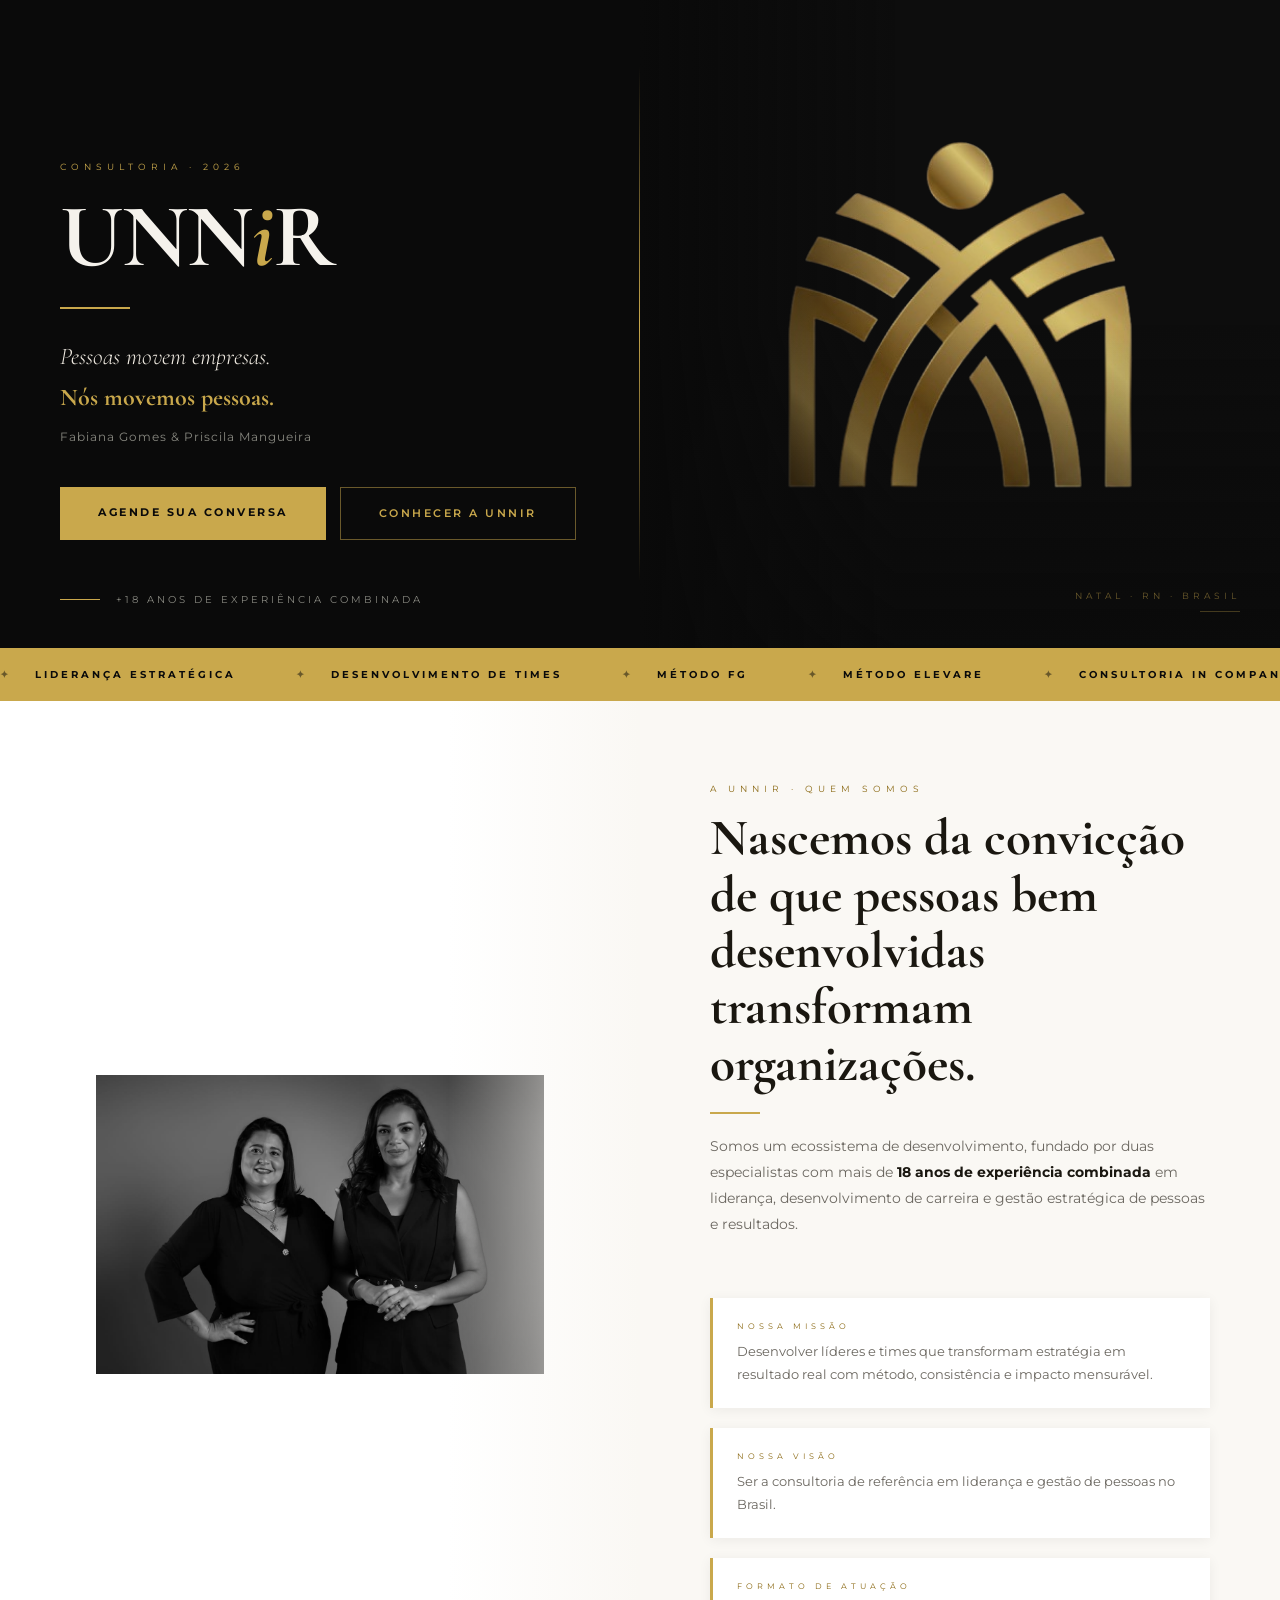
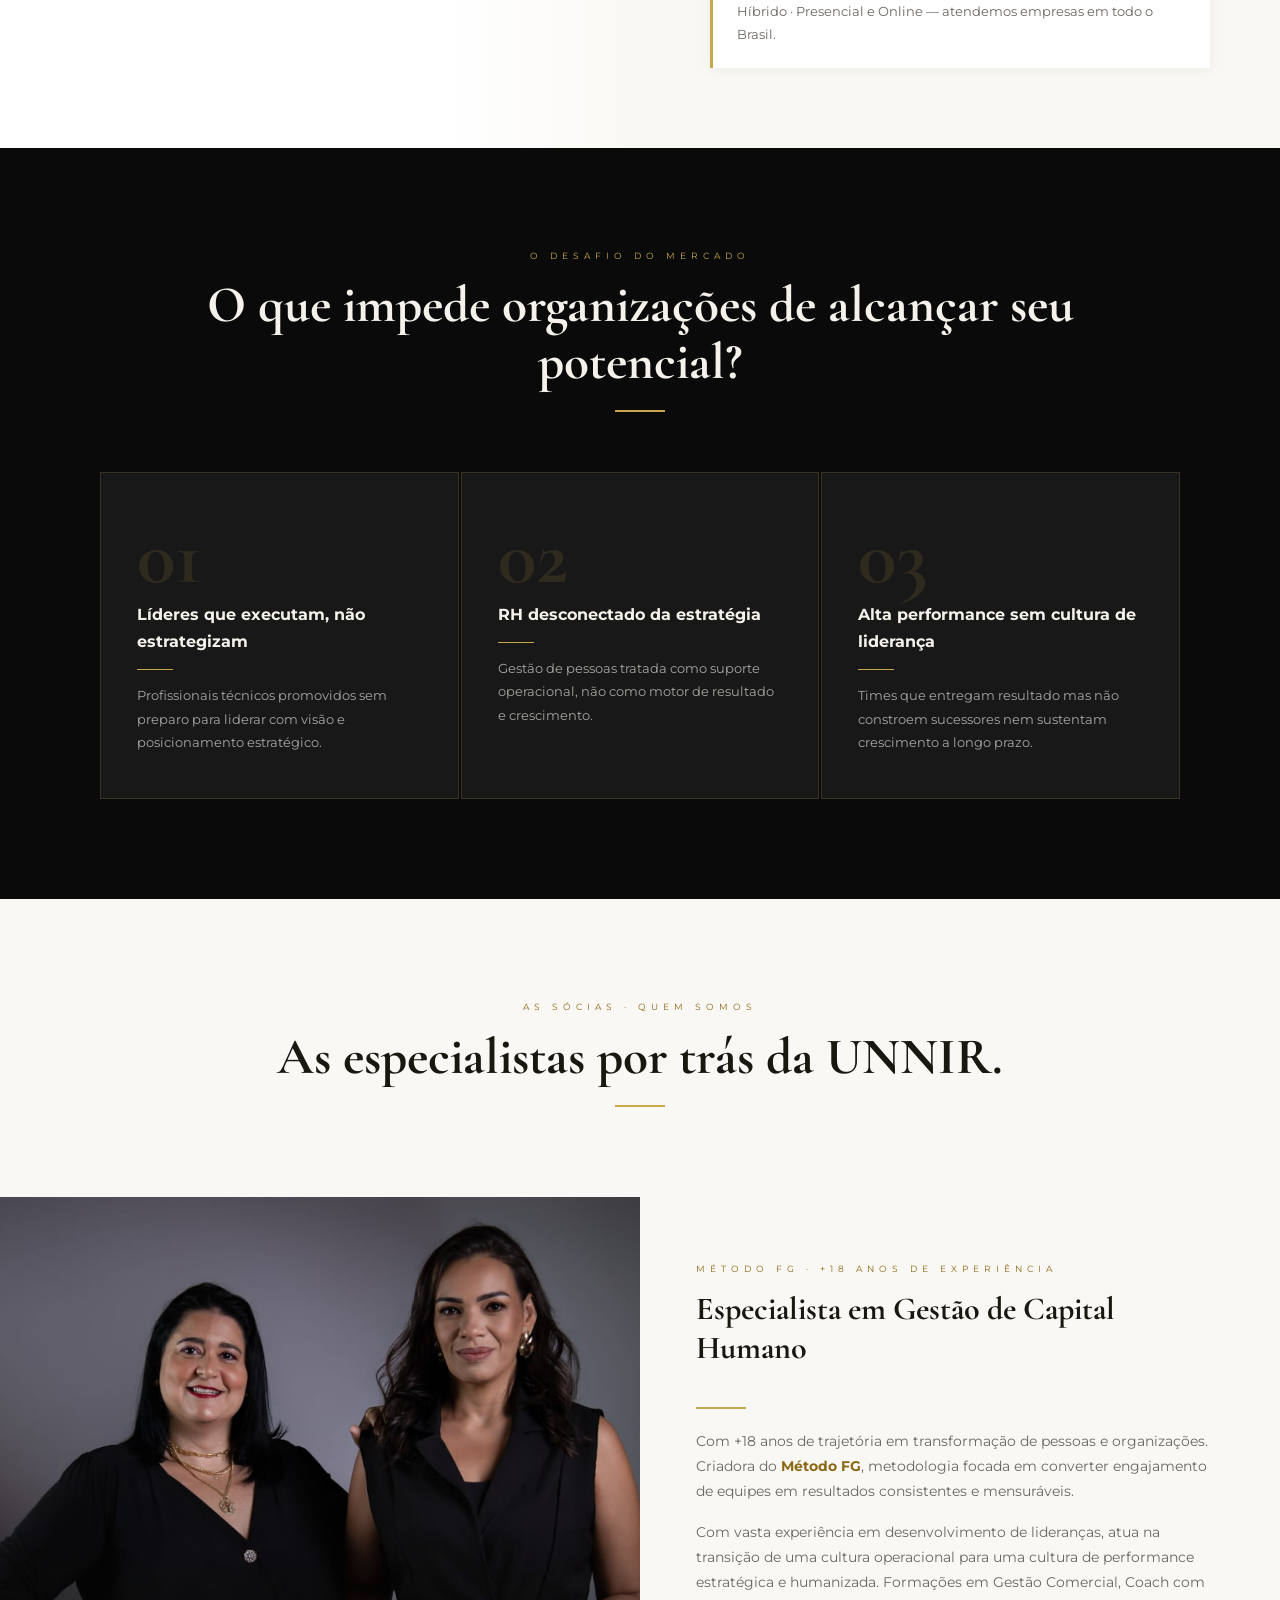
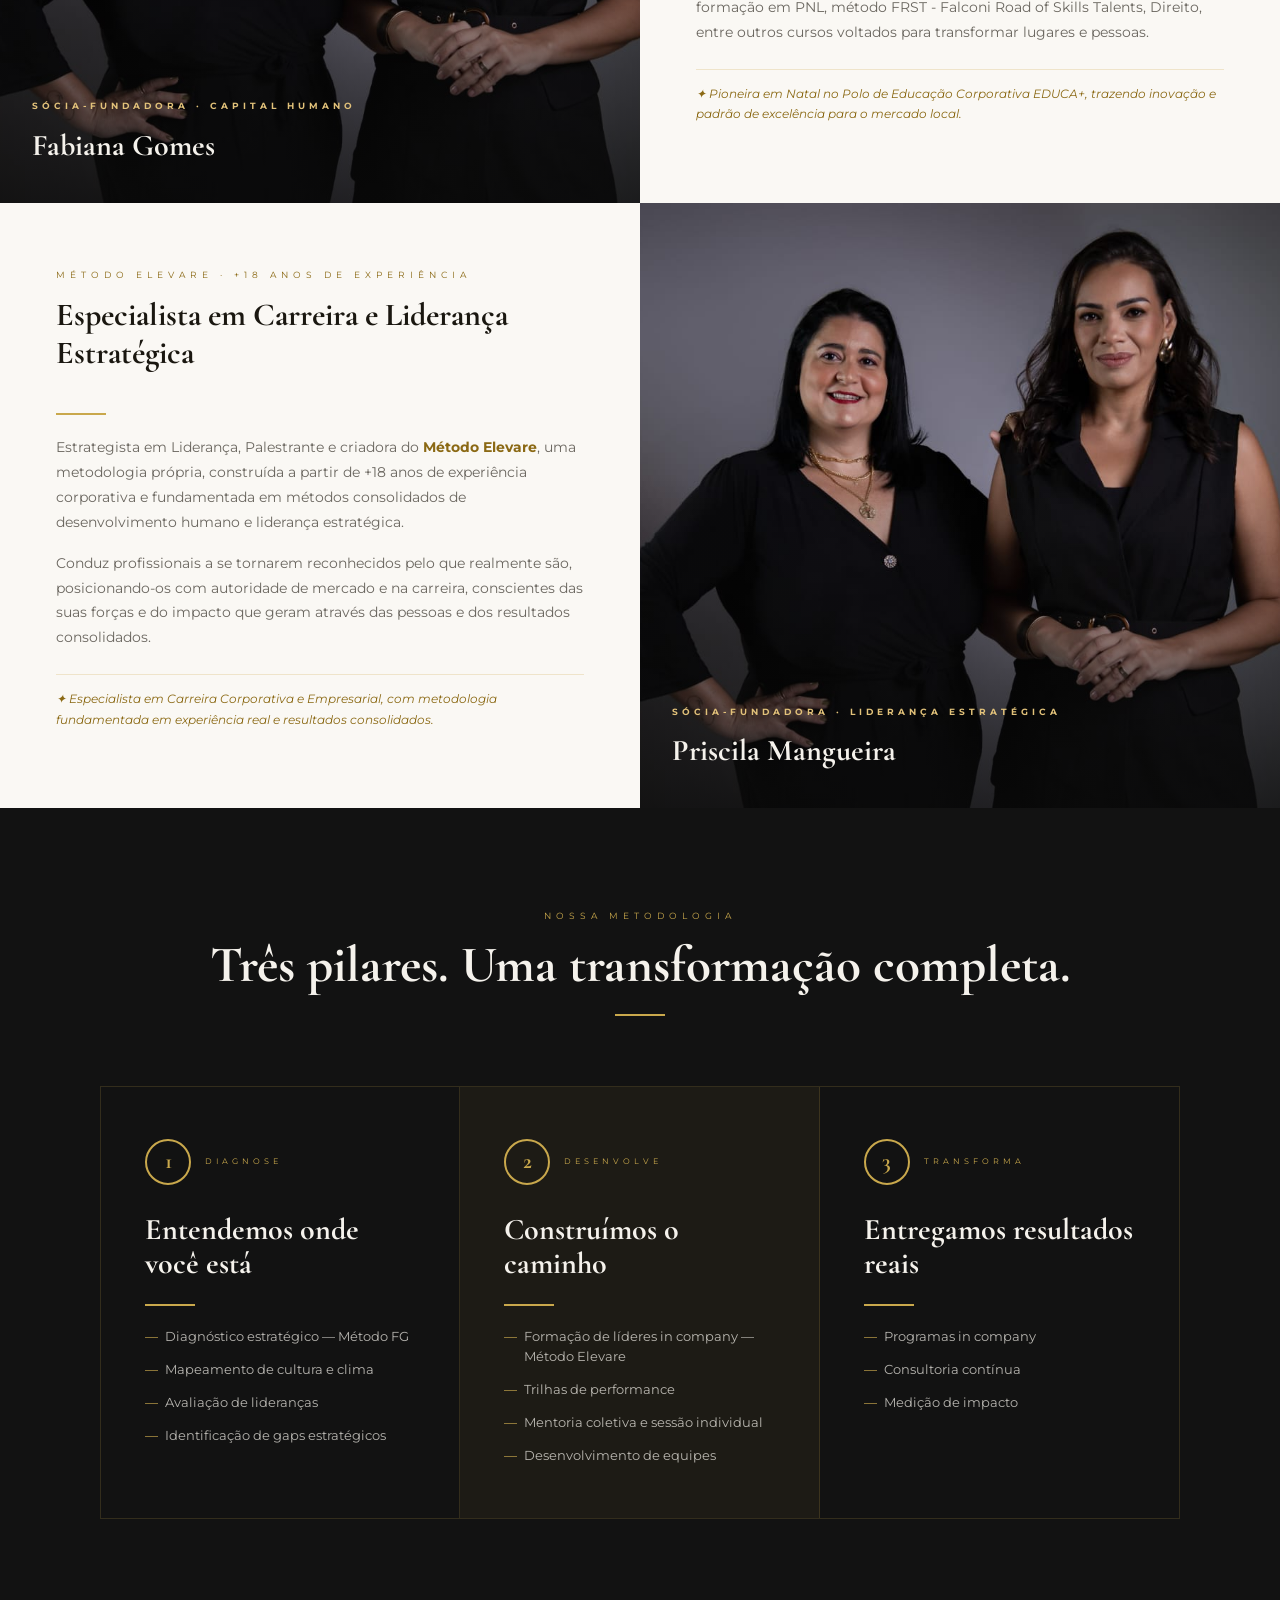
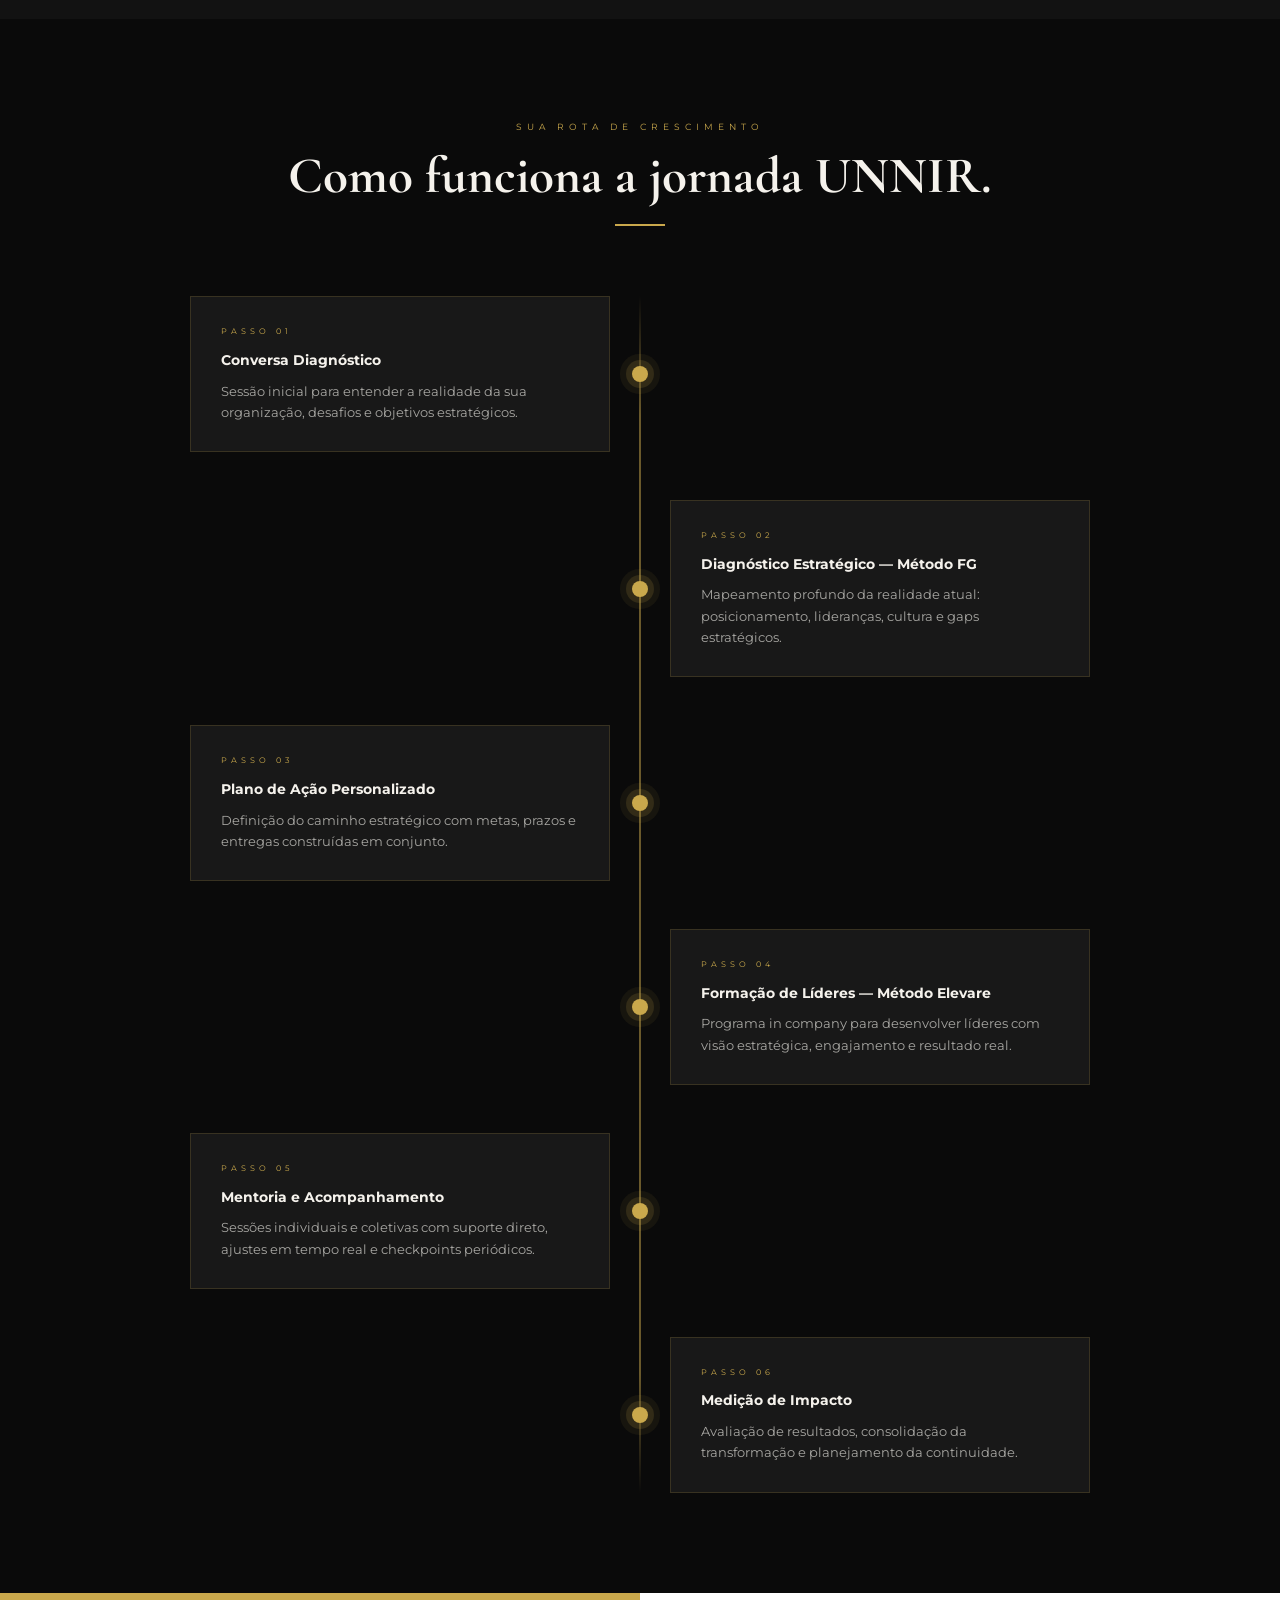
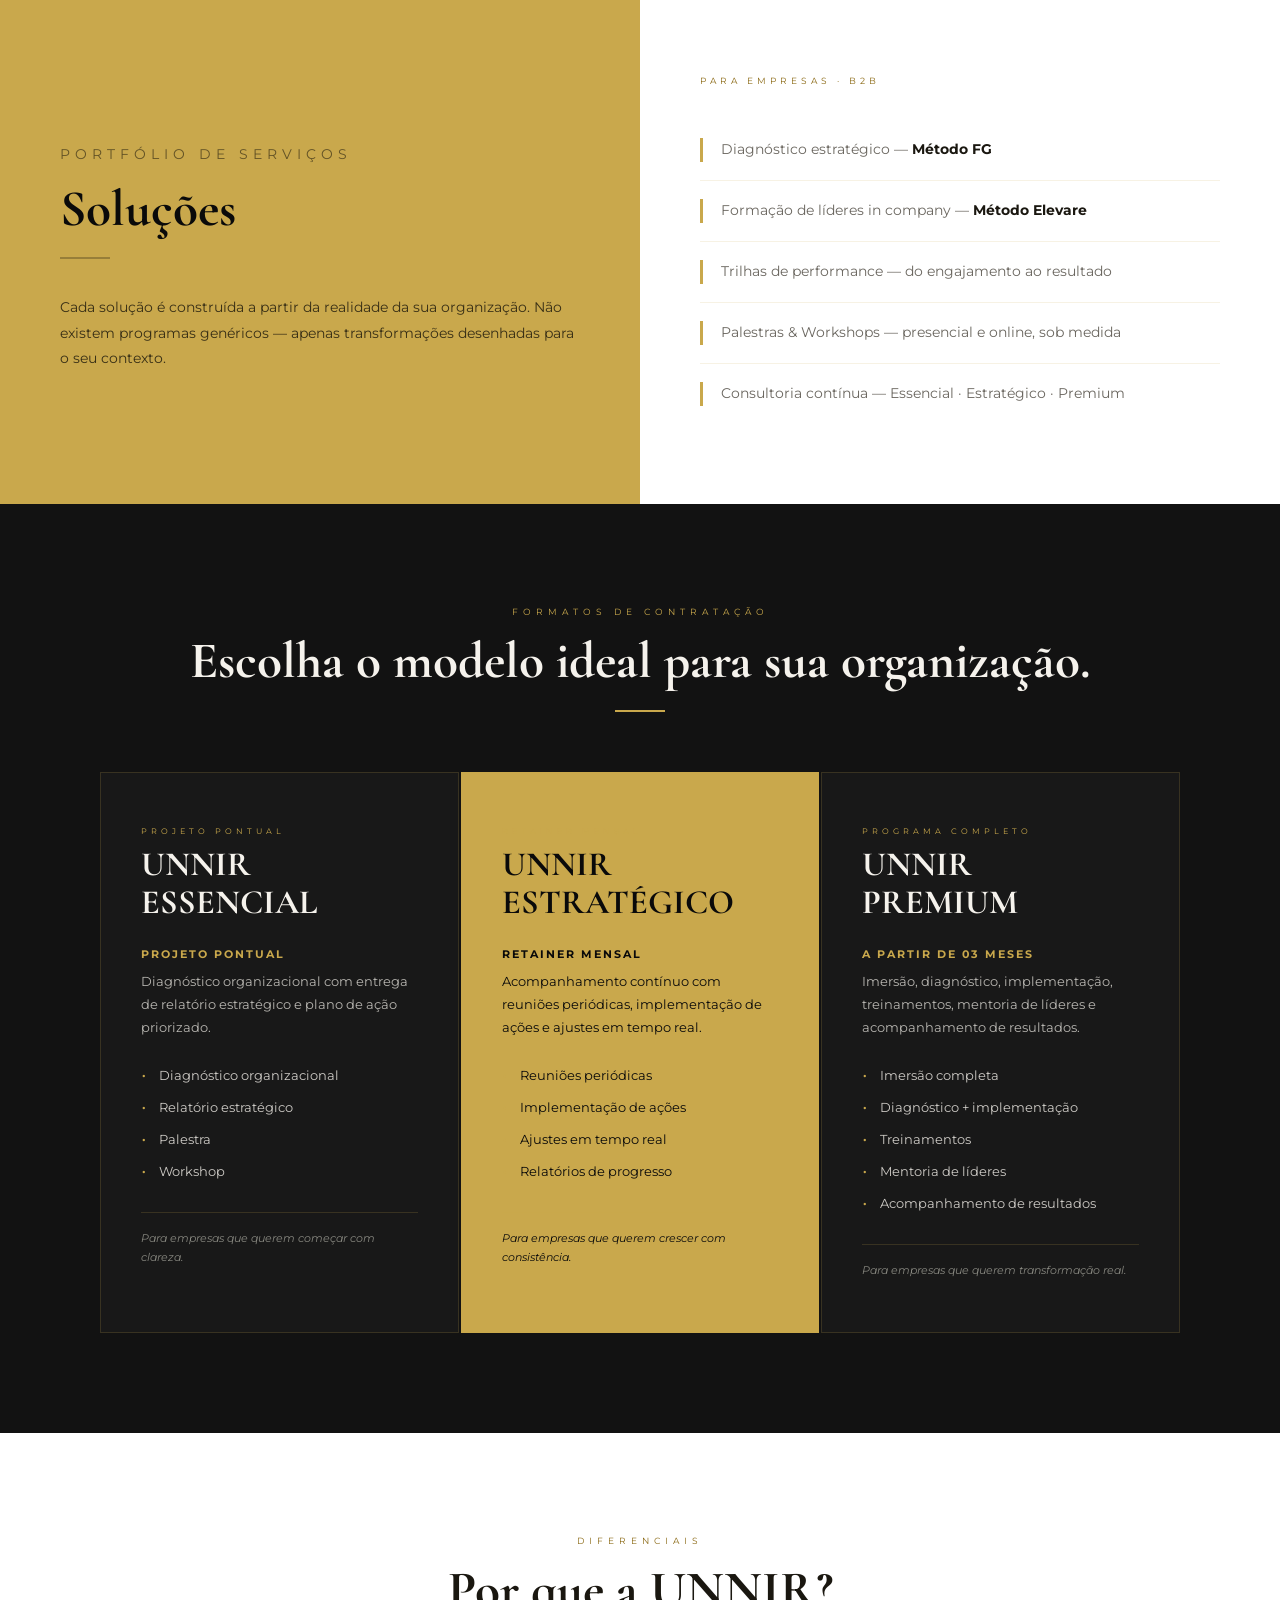
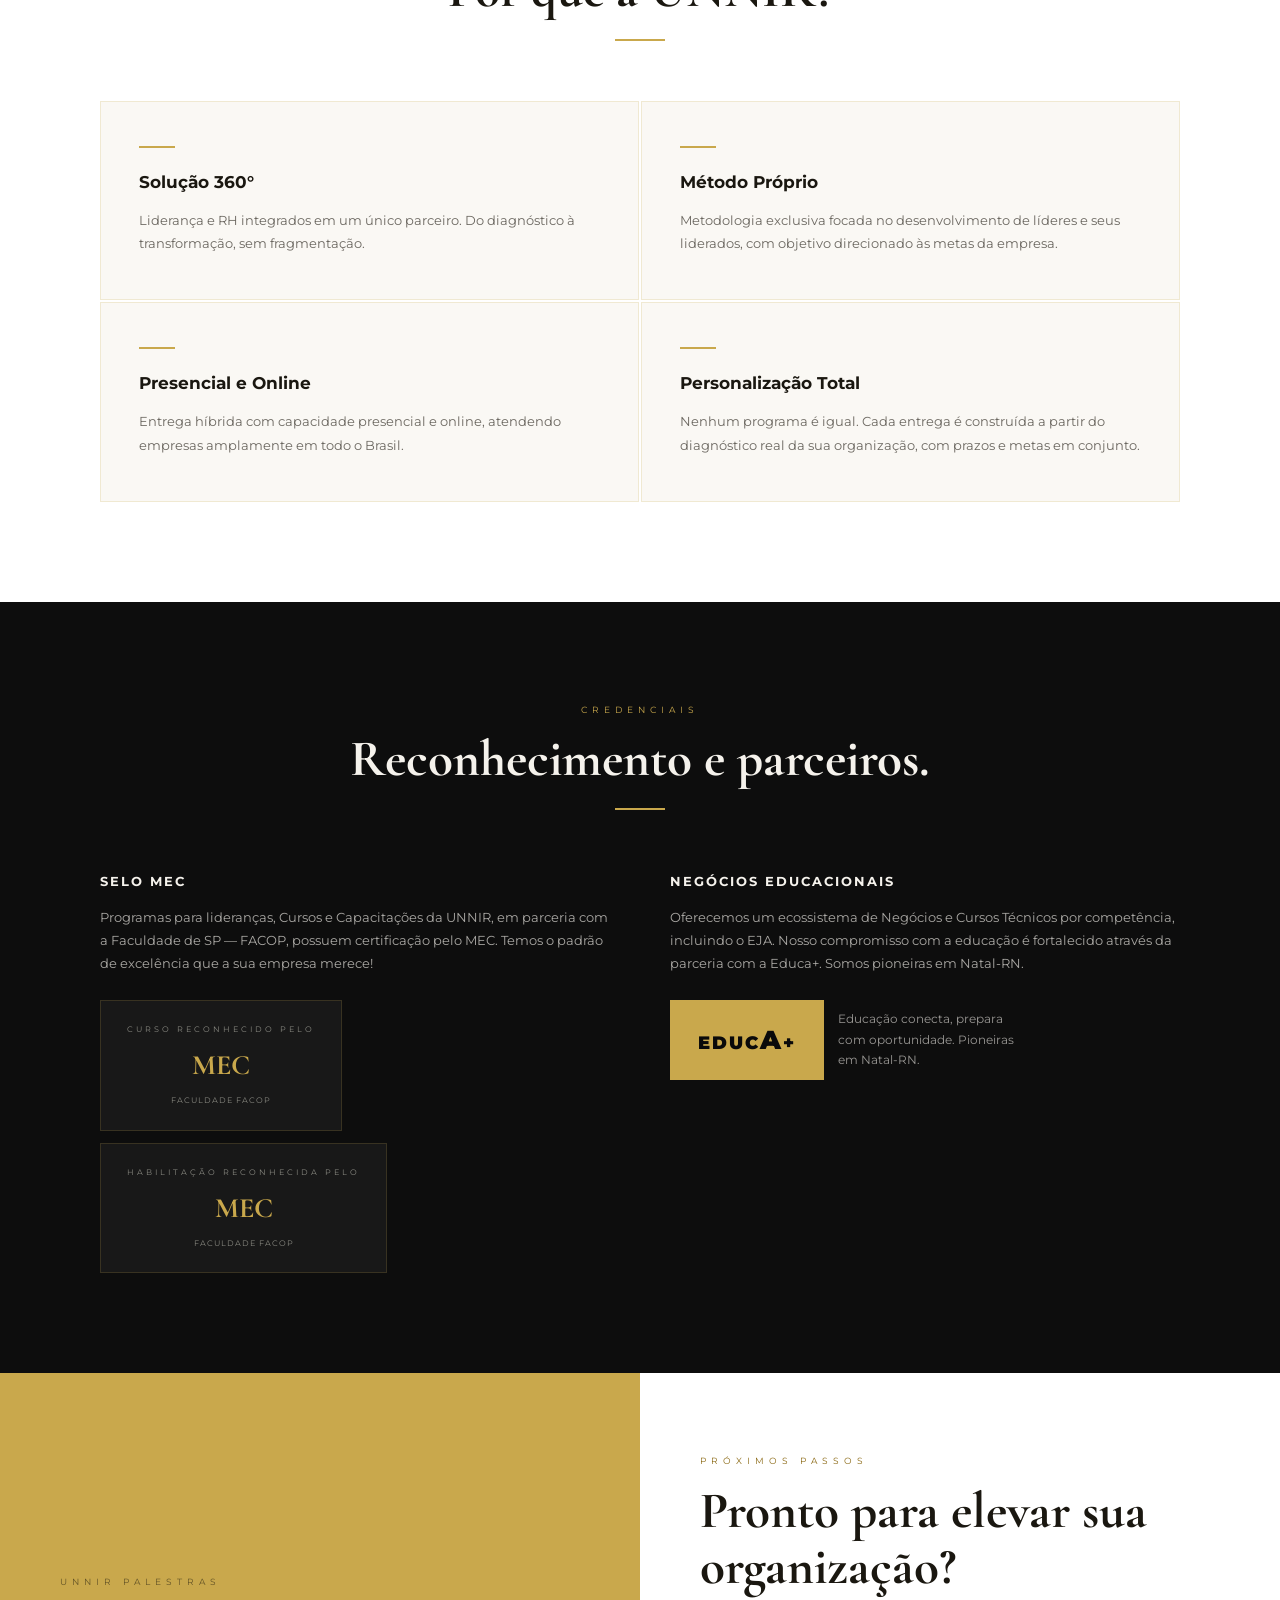
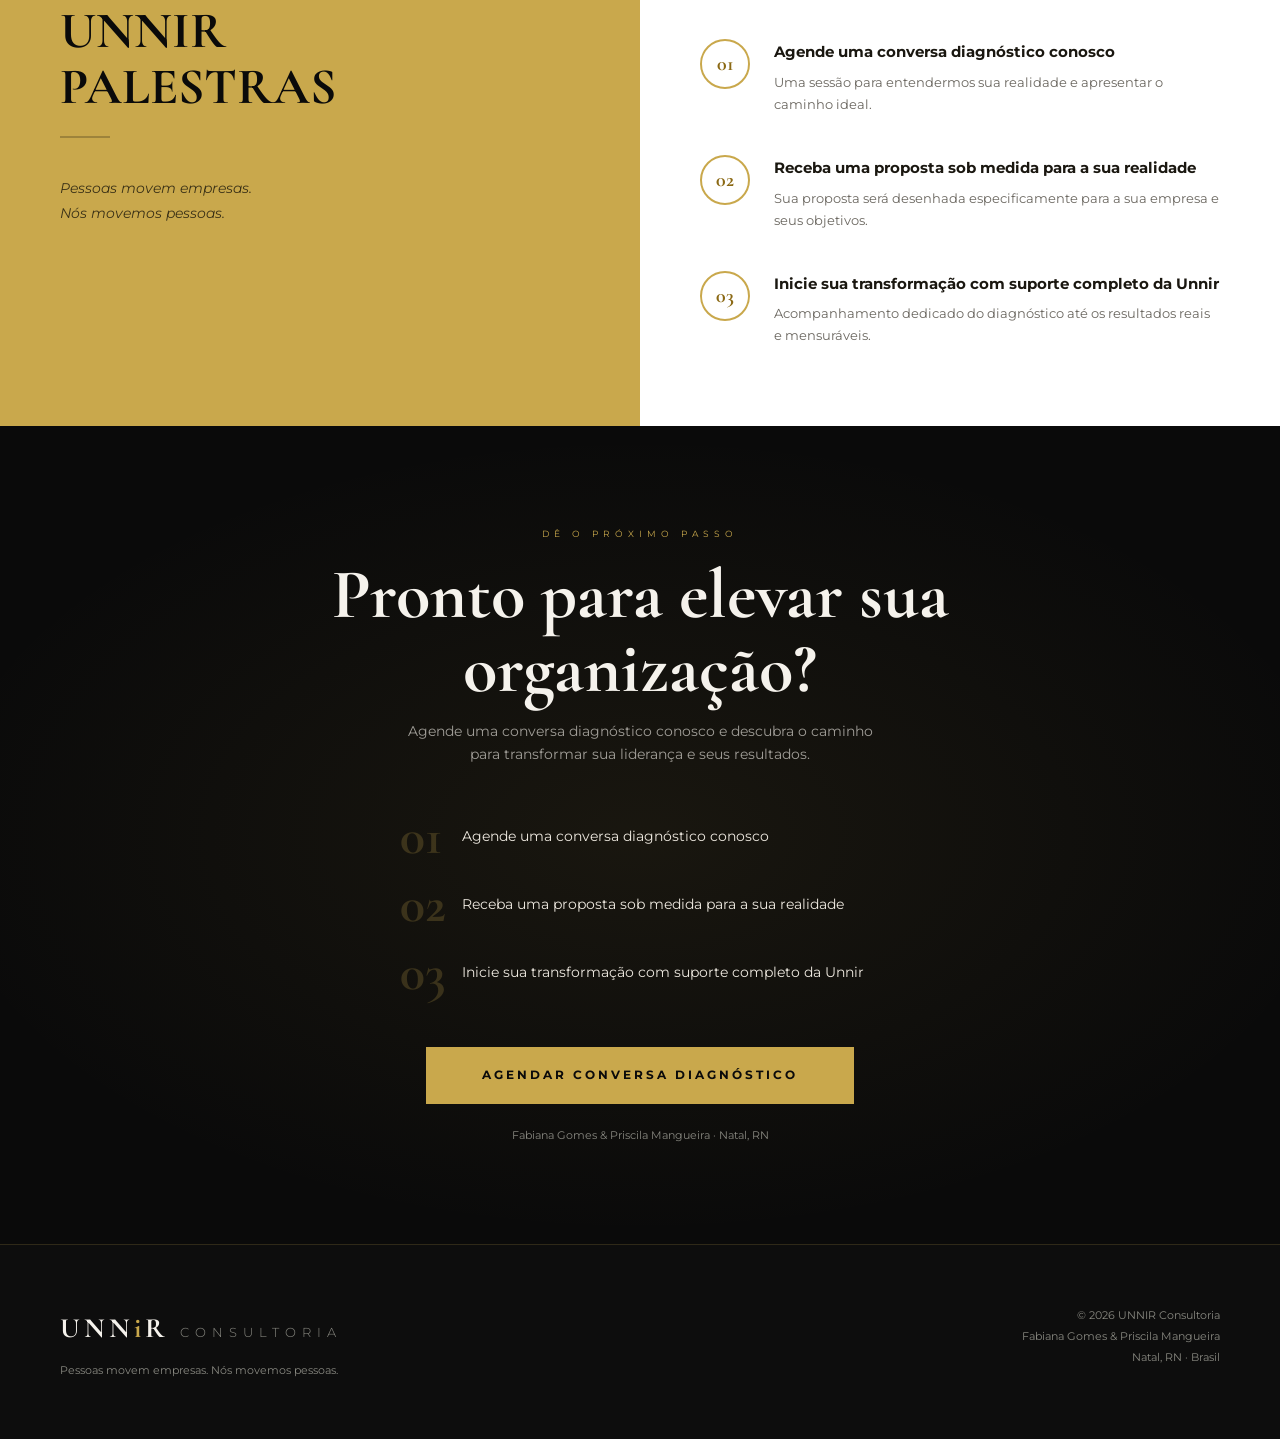
==== index.html @ d8f2ec29 "Initial commit" ====
<!doctype html>
<html lang="pt-BR">
  <head>
    <meta charset="UTF-8" />
    <meta name="viewport" content="width=device-width, initial-scale=1.0" />
    <title>
      UNNIR Consultoria — Pessoas movem empresas. Nós movemos pessoas.
    </title>
    <link
      href="https://fonts.googleapis.com/css2?family=Cormorant+Garamond:ital,wght@0,300;0,400;0,600;0,700;1,300;1,400&family=Montserrat:wght@300;400;500;600;700;800&display=swap"
      rel="stylesheet"
    />
    <link rel="shortcut icon" href="img/favicon.ico" type="image/x-icon">
    <link rel="stylesheet" href="stilo.css" />
  </head>
  <body>

    <!-- HERO -->
    <section id="hero">
      <div class="hero-left">
        <p class="hero-eyebrow">Consultoria · 2026</p>
        <h1 class="hero-title">UNN<em>i</em>R</h1>
        <div class="hero-rule"></div>
        <p class="hero-tagline">
          <em>Pessoas movem empresas.<br /><strong>Nós movemos pessoas.</strong></em>
        </p>
        <p class="hero-sub">Fabiana Gomes &amp; Priscila Mangueira</p>
        <div class="hero-btns">
          <a class="btn-primary" href="#cta">Agende sua Conversa</a>
          <a class="btn-ghost" href="#about">Conhecer a UNNIR</a>
        </div>
        <div class="hero-badge">
          <div class="hero-badge-line"></div>
          <span>+18 anos de experiência combinada</span>
        </div>
      </div>

      <!-- =====================================================
           HERO DIREITA: LOGO DA UNNIR
           Para colocar a logo: troque o src abaixo pelo caminho da sua imagem.
           Exemplo: src="imagens/logo-unnir.png"
           ===================================================== -->
      <div class="hero-right">
        <img
          src="img/img05-removebg-preview.png"
          alt="UNNIR Consultoria"
          class="hero-logo-img"
          onerror="this.style.display='none'; this.nextElementSibling.style.display='flex';"
        />
        <!-- Placeholder automático enquanto não tiver imagem -->
        <div class="hero-logo-placeholder" style="display:none;">
          <svg style="width:min(55%,300px); opacity:0.13" viewBox="0 0 200 200" fill="none" xmlns="http://www.w3.org/2000/svg">
            <circle cx="100" cy="22" r="16" fill="#C9A84C"/>
            <path d="M55 72 L100 44 L145 72" stroke="#C9A84C" stroke-width="10" stroke-linecap="round" fill="none"/>
            <path d="M38 98 L100 62 L162 98" stroke="#C9A84C" stroke-width="10" stroke-linecap="round" fill="none"/>
            <path d="M24 126 L100 84 L176 126" stroke="#C9A84C" stroke-width="10" stroke-linecap="round" fill="none"/>
            <path d="M36 160 L36 126" stroke="#C9A84C" stroke-width="10" stroke-linecap="round"/>
            <path d="M164 160 L164 126" stroke="#C9A84C" stroke-width="10" stroke-linecap="round"/>
            <path d="M65 165 C65 148 84 140 100 140 C116 140 135 148 135 165" stroke="#C9A84C" stroke-width="10" stroke-linecap="round" fill="none"/>
          </svg>
          <p class="hero-logo-placeholder-text">Coloque aqui a logo da UNNIR</p>
        </div>
        <div class="hero-right-overlay"></div>
        <div style="position:absolute;bottom:36px;right:40px;text-align:right;z-index:3;">
          <div style="font-size:9px;letter-spacing:4px;text-transform:uppercase;color:rgba(201,168,76,0.5);">Natal · RN · Brasil</div>
          <div style="width:40px;height:1px;background:var(--gold);opacity:0.3;margin:8px 0 0 auto;"></div>
        </div>
      </div>
    </section>

    <!-- TICKER -->
    <div class="strip">
      <div class="strip-inner">
        <span>Liderança Estratégica</span><span>Desenvolvimento de Times</span
        ><span>Método FG</span><span>Método Elevare</span
        ><span>Consultoria In Company</span
        ><span>Diagnóstico Organizacional</span
        ><span>Palestras &amp; Workshops</span><span>Gestão de Pessoas</span>
        <span>Liderança Estratégica</span><span>Desenvolvimento de Times</span
        ><span>Método FG</span><span>Método Elevare</span
        ><span>Consultoria In Company</span
        ><span>Diagnóstico Organizacional</span
        ><span>Palestras &amp; Workshops</span><span>Gestão de Pessoas</span>
      </div>
    </div>

    <!-- ABOUT — SEÇÃO CLARA -->
    <section id="about">
      <div class="split">
        <!-- =====================================================
             LOGO UNNIR (seção Quem Somos)
             Para colocar a logo: troque o src abaixo.
             Exemplo: src="imagens/logo-unnir-dark.png"
             (use versão escura/colorida da logo, pois o fundo é branco)
             ===================================================== -->
        <div class="split-img reveal-l">
          <div class="split-img-inner">
            <img
              src="img/pessoapeb.jpeg"
              alt="UNNIR Consultoria"
              style="max-width:70%; max-height:70%; object-fit:contain;"
              onerror="this.style.display='none'; this.nextElementSibling.style.display='block';"
            />
            <!-- Placeholder enquanto não tiver imagem -->
            <div style="display:none; text-align:center; padding:40px;">
              <div style="font-family:'Cormorant Garamond',serif;font-size:clamp(60px,8vw,100px);font-weight:700;color:rgba(201,168,76,0.18);line-height:1;letter-spacing:6px;">UNNIR</div>
              <div style="width:60px;height:1px;background:rgba(201,168,76,0.2);margin:20px auto;"></div>
              <div style="font-size:9px;letter-spacing:5px;color:rgba(201,168,76,0.3);text-transform:uppercase;">Consultoria</div>
            </div>
          </div>
        </div>
        <div class="split-content reveal-r">
          <p class="eyebrow">A UNNIR · Quem Somos</p>
          <h2 class="sec-title" style="color:var(--light-text);">
            Nascemos da convicção de que pessoas bem desenvolvidas transformam
            organizações.
          </h2>
          <div class="gold-bar"></div>
          <p style="font-size:14px;color:var(--light-muted);line-height:1.85;margin-bottom:28px;">
            Somos um ecossistema de desenvolvimento, fundado por duas
            especialistas com mais de
            <strong style="color:var(--light-text);">18 anos de experiência combinada</strong>
            em liderança, desenvolvimento de carreira e gestão estratégica de
            pessoas e resultados.
          </p>
          <div class="about-cards">
            <div class="about-card">
              <div class="about-card-label">Nossa missão</div>
              <div class="about-card-text">
                Desenvolver líderes e times que transformam estratégia em
                resultado real com método, consistência e impacto mensurável.
              </div>
            </div>
            <div class="about-card">
              <div class="about-card-label">Nossa visão</div>
              <div class="about-card-text">
                Ser a consultoria de referência em liderança e gestão de pessoas
                no Brasil.
              </div>
            </div>
            <div class="about-card">
              <div class="about-card-label">Formato de atuação</div>
              <div class="about-card-text">
                Híbrido · Presencial e Online — atendemos empresas em todo o
                Brasil.
              </div>
            </div>
          </div>
        </div>
      </div>
    </section>

    <!-- CHALLENGE — escuro -->
    <section id="challenge">
      <div class="wrap">
        <div class="challenge-header reveal">
          <p class="eyebrow" style="text-align:center">O Desafio do Mercado</p>
          <h2 class="sec-title">O que impede organizações de alcançar seu potencial?</h2>
          <div class="gold-bar c"></div>
        </div>
        <div class="challenge-grid">
          <div class="c-card reveal">
            <div class="c-num">01</div>
            <h3 class="c-title">Líderes que executam, não estrategizam</h3>
            <div class="c-rule"></div>
            <p class="c-text">
              Profissionais técnicos promovidos sem preparo para liderar com
              visão e posicionamento estratégico.
            </p>
          </div>
          <div class="c-card reveal">
            <div class="c-num">02</div>
            <h3 class="c-title">RH desconectado da estratégia</h3>
            <div class="c-rule"></div>
            <p class="c-text">
              Gestão de pessoas tratada como suporte operacional, não como motor
              de resultado e crescimento.
            </p>
          </div>
          <div class="c-card reveal">
            <div class="c-num">03</div>
            <h3 class="c-title">Alta performance sem cultura de liderança</h3>
            <div class="c-rule"></div>
            <p class="c-text">
              Times que entregam resultado mas não constroem sucessores nem
              sustentam crescimento a longo prazo.
            </p>
          </div>
        </div>
      </div>
    </section>

    <!-- PARTNERS — SEÇÃO CLARA -->
    <section id="partners">
      <div class="partners-header wrap reveal">
        <p class="eyebrow" style="text-align:center">As Sócias · Quem Somos</p>
        <h2 class="sec-title" style="text-align:center;color:var(--light-text);">
          As especialistas por trás da UNNIR.
        </h2>
        <div class="gold-bar c"></div>
      </div>

      <!-- Fabiana — foto esquerda, texto direita -->
      <div class="partner-block reveal">
        <div class="partner-photo-wrap">
          <div class="partner-photo-inner" style="background:#e8e2d8;">
            <!-- =====================================================
                 FOTO DA FABIANA GOMES
                 Para colocar a foto: troque o src abaixo.
                 Exemplo: src="imagens/fabiana-gomes.jpg"
                 Tamanho recomendado: 800x1000px (retrato), JPG ou PNG
                 ===================================================== -->
            <img
              src="img/pessoas.jpeg"
              alt="Fabiana Gomes"
              class="partner-real-photo"
              onerror="this.style.display='none'; this.nextElementSibling.style.display='flex';"
            />
            <!-- Placeholder enquanto não tiver foto -->
            <div class="partner-photo-placeholder">
              <div class="placeholder-icon">
                <svg width="36" height="36" viewBox="0 0 24 24" fill="none" stroke="rgba(201,168,76,0.5)" stroke-width="1.5">
                  <circle cx="12" cy="8" r="4"/><path d="M4 20c0-4 3.6-7 8-7s8 3 8 7"/>
                </svg>
              </div>
              <div class="placeholder-text">Foto · Fabiana Gomes</div>
            </div>
          </div>
          <div class="partner-photo-overlay"></div>
          <div class="partner-name-over">
            <span>Sócia-Fundadora · Capital Humano</span>Fabiana Gomes
          </div>
        </div>
        <div class="partner-content">
          <p class="eyebrow">Método FG · +18 anos de experiência</p>
          <h3 style="font-family:'Cormorant Garamond',serif;font-size:clamp(24px,2.5vw,36px);font-weight:700;margin-bottom:20px;line-height:1.2;color:var(--light-text);">
            Especialista em Gestão de Capital Humano
          </h3>
          <div class="gold-bar"></div>
          <p class="partner-bio">
            Com +18 anos de trajetória em transformação de pessoas e
            organizações. Criadora do
            <strong>Método FG</strong>, metodologia
            focada em converter engajamento de equipes em resultados
            consistentes e mensuráveis.
          </p>
          <p class="partner-bio">
            Com vasta experiência em desenvolvimento de lideranças, atua na
            transição de uma cultura operacional para uma cultura de performance
            estratégica e humanizada. Formações em Gestão Comercial, Coach com
            formação em PNL, método FRST - Falconi Road of Skills Talents,
            Direito, entre outros cursos voltados para transformar lugares e
            pessoas.
          </p>
          <div class="partner-highlight">
            ✦ Pioneira em Natal no Polo de Educação Corporativa EDUCA+, trazendo
            inovação e padrão de excelência para o mercado local.
          </div>
        </div>
      </div>

      <!-- Priscila — texto esquerda, foto direita -->
      <div class="partner-block reveal">
        <div class="partner-content" style="background:var(--light-bg);">
          <p class="eyebrow">Método Elevare · +18 anos de experiência</p>
          <h3 style="font-family:'Cormorant Garamond',serif;font-size:clamp(24px,2.5vw,36px);font-weight:700;margin-bottom:20px;line-height:1.2;color:var(--light-text);">
            Especialista em Carreira e Liderança Estratégica
          </h3>
          <div class="gold-bar"></div>
          <p class="partner-bio">
            Estrategista em Liderança, Palestrante e criadora do
            <strong>Método Elevare</strong>, uma
            metodologia própria, construída a partir de +18 anos de experiência
            corporativa e fundamentada em métodos consolidados de
            desenvolvimento humano e liderança estratégica.
          </p>
          <p class="partner-bio">
            Conduz profissionais a se tornarem reconhecidos pelo que realmente
            são, posicionando-os com autoridade de mercado e na carreira,
            conscientes das suas forças e do impacto que geram através das
            pessoas e dos resultados consolidados.
          </p>
          <div class="partner-highlight">
            ✦ Especialista em Carreira Corporativa e Empresarial, com
            metodologia fundamentada em experiência real e resultados
            consolidados.
          </div>
        </div>
        <div class="partner-photo-wrap">
          <div class="partner-photo-inner" style="background:#dde5e0;">
            <!-- =====================================================
                 FOTO DA PRISCILA MANGUEIRA
                 Para colocar a foto: troque o src abaixo.
                 Exemplo: src="imagens/priscila-mangueira.jpg"
                 Tamanho recomendado: 800x1000px (retrato), JPG ou PNG
                 ===================================================== -->
            <img
              src="img/pessoas.jpeg"
              alt="Priscila Mangueira"
              class="partner-real-photo"
              onerror="this.style.display='none'; this.nextElementSibling.style.display='flex';"
            />
            <!-- Placeholder enquanto não tiver foto -->
            <div class="partner-photo-placeholder">
              <div class="placeholder-icon">
                <svg width="36" height="36" viewBox="0 0 24 24" fill="none" stroke="rgba(201,168,76,0.5)" stroke-width="1.5">
                  <circle cx="12" cy="8" r="4"/><path d="M4 20c0-4 3.6-7 8-7s8 3 8 7"/>
                </svg>
              </div>
              <div class="placeholder-text">Foto · Priscila Mangueira</div>
            </div>
          </div>
          <div class="partner-photo-overlay"></div>
          <div class="partner-name-over">
            <span>Sócia-Fundadora · Liderança Estratégica</span>Priscila Mangueira
          </div>
        </div>
      </div>
    </section>

    <!-- METHOD — escuro -->
    <section id="method">
      <div class="wrap">
        <div class="method-header reveal">
          <p class="eyebrow" style="text-align:center">Nossa Metodologia</p>
          <h2 class="sec-title">Três pilares. Uma transformação completa.</h2>
          <div class="gold-bar c"></div>
        </div>
        <div class="method-grid reveal">
          <div class="m-pillar">
            <div class="m-num-wrap">
              <div class="m-num">1</div>
              <span class="m-label">Diagnose</span>
            </div>
            <h3 class="m-title">Entendemos onde você está</h3>
            <div class="gold-bar"></div>
            <ul class="m-list">
              <li>Diagnóstico estratégico — Método FG</li>
              <li>Mapeamento de cultura e clima</li>
              <li>Avaliação de lideranças</li>
              <li>Identificação de gaps estratégicos</li>
            </ul>
          </div>
          <div class="m-pillar featured">
            <div class="m-num-wrap">
              <div class="m-num">2</div>
              <span class="m-label">Desenvolve</span>
            </div>
            <h3 class="m-title">Construímos o caminho</h3>
            <div class="gold-bar"></div>
            <ul class="m-list">
              <li>Formação de líderes in company — Método Elevare</li>
              <li>Trilhas de performance</li>
              <li>Mentoria coletiva e sessão individual</li>
              <li>Desenvolvimento de equipes</li>
            </ul>
          </div>
          <div class="m-pillar">
            <div class="m-num-wrap">
              <div class="m-num">3</div>
              <span class="m-label">Transforma</span>
            </div>
            <h3 class="m-title">Entregamos resultados reais</h3>
            <div class="gold-bar"></div>
            <ul class="m-list">
              <li>Programas in company</li>
              <li>Consultoria contínua</li>
              <li>Medição de impacto</li>
            </ul>
          </div>
        </div>
      </div>
    </section>

    <!-- ROADMAP — escuro -->
    <section id="roadmap">
      <div class="wrap">
        <div class="roadmap-header reveal">
          <p class="eyebrow" style="text-align:center">Sua Rota de Crescimento</p>
          <h2 class="sec-title">Como funciona a jornada UNNIR.</h2>
          <div class="gold-bar c"></div>
        </div>
        <div class="road-track">
          <div class="road-row reveal">
            <div class="road-card-left">
              <div class="road-card">
                <div class="road-card-label">Passo 01</div>
                <h4>Conversa Diagnóstico</h4>
                <p>Sessão inicial para entender a realidade da sua organização, desafios e objetivos estratégicos.</p>
              </div>
            </div>
            <div class="road-dot-col"><div class="road-dot"></div></div>
            <div class="road-spacer-right"></div>
          </div>
          <div class="road-row reveal">
            <div class="road-spacer-left"></div>
            <div class="road-dot-col"><div class="road-dot"></div></div>
            <div class="road-card-right">
              <div class="road-card">
                <div class="road-card-label">Passo 02</div>
                <h4>Diagnóstico Estratégico — Método FG</h4>
                <p>Mapeamento profundo da realidade atual: posicionamento, lideranças, cultura e gaps estratégicos.</p>
              </div>
            </div>
          </div>
          <div class="road-row reveal">
            <div class="road-card-left">
              <div class="road-card">
                <div class="road-card-label">Passo 03</div>
                <h4>Plano de Ação Personalizado</h4>
                <p>Definição do caminho estratégico com metas, prazos e entregas construídas em conjunto.</p>
              </div>
            </div>
            <div class="road-dot-col"><div class="road-dot"></div></div>
            <div class="road-spacer-right"></div>
          </div>
          <div class="road-row reveal">
            <div class="road-spacer-left"></div>
            <div class="road-dot-col"><div class="road-dot"></div></div>
            <div class="road-card-right">
              <div class="road-card">
                <div class="road-card-label">Passo 04</div>
                <h4>Formação de Líderes — Método Elevare</h4>
                <p>Programa in company para desenvolver líderes com visão estratégica, engajamento e resultado real.</p>
              </div>
            </div>
          </div>
          <div class="road-row reveal">
            <div class="road-card-left">
              <div class="road-card">
                <div class="road-card-label">Passo 05</div>
                <h4>Mentoria e Acompanhamento</h4>
                <p>Sessões individuais e coletivas com suporte direto, ajustes em tempo real e checkpoints periódicos.</p>
              </div>
            </div>
            <div class="road-dot-col"><div class="road-dot"></div></div>
            <div class="road-spacer-right"></div>
          </div>
          <div class="road-row reveal" style="margin-bottom:0">
            <div class="road-spacer-left"></div>
            <div class="road-dot-col"><div class="road-dot"></div></div>
            <div class="road-card-right">
              <div class="road-card">
                <div class="road-card-label">Passo 06</div>
                <h4>Medição de Impacto</h4>
                <p>Avaliação de resultados, consolidação da transformação e planejamento da continuidade.</p>
              </div>
            </div>
          </div>
        </div>
      </div>
    </section>

    <!-- SOLUTIONS — SEÇÃO CLARA -->
    <section id="solutions">
      <div class="solutions-split">
        <div class="sol-left reveal-l">
          <p class="eyebrow">Portfólio de Serviços</p>
          <h2 class="sec-title">Soluções</h2>
          <div style="width:50px;height:2px;background:rgba(0,0,0,0.25);margin:20px 0;"></div>
          <p>
            Cada solução é construída a partir da realidade da sua organização.
            Não existem programas genéricos — apenas transformações desenhadas
            para o seu contexto.
          </p>
        </div>
        <div class="sol-right reveal-r">
          <div class="sol-label">Para Empresas · B2B</div>
          <div class="sol-item">
            <div class="sol-bar"></div>
            <div class="sol-text">Diagnóstico estratégico — <strong>Método FG</strong></div>
          </div>
          <div class="sol-item">
            <div class="sol-bar"></div>
            <div class="sol-text">Formação de líderes in company — <strong>Método Elevare</strong></div>
          </div>
          <div class="sol-item">
            <div class="sol-bar"></div>
            <div class="sol-text">Trilhas de performance — do engajamento ao resultado</div>
          </div>
          <div class="sol-item">
            <div class="sol-bar"></div>
            <div class="sol-text">Palestras &amp; Workshops — presencial e online, sob medida</div>
          </div>
          <div class="sol-item">
            <div class="sol-bar"></div>
            <div class="sol-text">Consultoria contínua — Essencial · Estratégico · Premium</div>
          </div>
        </div>
      </div>
    </section>

    <!-- PLANS — escuro -->
    <section id="plans">
      <div class="wrap">
        <div class="plans-header reveal">
          <p class="eyebrow" style="text-align:center">Formatos de Contratação</p>
          <h2 class="sec-title">Escolha o modelo ideal para sua organização.</h2>
          <div class="gold-bar c"></div>
        </div>
        <div class="plans-grid">
          <div class="p-card reveal">
            <div class="p-type">Projeto Pontual</div>
            <div class="p-name">UNNIR<br />ESSENCIAL</div>
            <div class="p-sub" style="color:var(--gold)">Projeto Pontual</div>
            <p class="p-desc">Diagnóstico organizacional com entrega de relatório estratégico e plano de ação priorizado.</p>
            <ul class="p-list">
              <li>Diagnóstico organizacional</li>
              <li>Relatório estratégico</li>
              <li>Palestra</li>
              <li>Workshop</li>
            </ul>
            <div class="p-tag">Para empresas que querem começar com clareza.</div>
          </div>
          <div class="p-card featured reveal">
            <div class="p-type">Retainer Mensal</div>
            <div class="p-name">UNNIR<br />ESTRATÉGICO</div>
            <div class="p-sub">Retainer Mensal</div>
            <p class="p-desc">Acompanhamento contínuo com reuniões periódicas, implementação de ações e ajustes em tempo real.</p>
            <ul class="p-list">
              <li>Reuniões periódicas</li>
              <li>Implementação de ações</li>
              <li>Ajustes em tempo real</li>
              <li>Relatórios de progresso</li>
            </ul>
            <div class="p-tag">Para empresas que querem crescer com consistência.</div>
          </div>
          <div class="p-card reveal">
            <div class="p-type">Programa Completo</div>
            <div class="p-name">UNNIR<br />PREMIUM</div>
            <div class="p-sub" style="color:var(--gold)">A partir de 03 meses</div>
            <p class="p-desc">Imersão, diagnóstico, implementação, treinamentos, mentoria de líderes e acompanhamento de resultados.</p>
            <ul class="p-list">
              <li>Imersão completa</li>
              <li>Diagnóstico + implementação</li>
              <li>Treinamentos</li>
              <li>Mentoria de líderes</li>
              <li>Acompanhamento de resultados</li>
            </ul>
            <div class="p-tag">Para empresas que querem transformação real.</div>
          </div>
        </div>
      </div>
    </section>

    <!-- DIFFERENTIALS — SEÇÃO CLARA -->
    <section id="differentials">
      <div class="wrap">
        <div class="diff-header reveal">
          <p class="eyebrow" style="text-align:center">Diferenciais</p>
          <h2 class="sec-title" style="text-align:center;color:var(--light-text);">Por que a UNNIR?</h2>
          <div class="gold-bar c"></div>
        </div>
        <div class="diff-grid">
          <div class="d-card reveal">
            <span class="d-accent"></span>
            <h3 class="d-title">Solução 360°</h3>
            <p class="d-text">Liderança e RH integrados em um único parceiro. Do diagnóstico à transformação, sem fragmentação.</p>
          </div>
          <div class="d-card reveal">
            <span class="d-accent"></span>
            <h3 class="d-title">Método Próprio</h3>
            <p class="d-text">Metodologia exclusiva focada no desenvolvimento de líderes e seus liderados, com objetivo direcionado às metas da empresa.</p>
          </div>
          <div class="d-card reveal">
            <span class="d-accent"></span>
            <h3 class="d-title">Presencial e Online</h3>
            <p class="d-text">Entrega híbrida com capacidade presencial e online, atendendo empresas amplamente em todo o Brasil.</p>
          </div>
          <div class="d-card reveal">
            <span class="d-accent"></span>
            <h3 class="d-title">Personalização Total</h3>
            <p class="d-text">Nenhum programa é igual. Cada entrega é construída a partir do diagnóstico real da sua organização, com prazos e metas em conjunto.</p>
          </div>
        </div>
      </div>
    </section>

    <!-- BADGES — escuro -->
    <section id="badges">
      <div class="wrap">
        <div class="reveal" style="text-align:center">
          <p class="eyebrow" style="text-align:center">Credenciais</p>
          <h2 class="sec-title">Reconhecimento e parceiros.</h2>
          <div class="gold-bar c"></div>
        </div>

        <!-- =====================================================
             LOGOS DE PARCEIROS (opcional)
             Você pode adicionar logos dos seus parceiros aqui.
             Exemplo:
             <div class="badges-logos reveal">
               <img src="imagens/logo-facop.png" alt="FACOP" style="height:48px; filter:brightness(0) invert(1); opacity:0.6;">
               <img src="imagens/logo-educa.png" alt="Educa+" style="height:48px; filter:brightness(0) invert(1); opacity:0.6;">
             </div>
             ===================================================== -->

        <div class="badges-grid">
          <div class="reveal-l">
            <div class="b-col-title">Selo MEC</div>
            <p class="b-col-text">
              Programas para lideranças, Cursos e Capacitações da UNNIR, em
              parceria com a Faculdade de SP — FACOP, possuem certificação pelo
              MEC. Temos o padrão de excelência que a sua empresa merece!
            </p>
            <div style="display:flex;gap:12px;flex-wrap:wrap">
              <div class="badge-box">
                <div class="bl">Curso Reconhecido pelo</div>
                <div class="bm">MEC</div>
                <div class="bs">FACULDADE FACOP</div>
              </div>
              <div class="badge-box">
                <div class="bl">Habilitação Reconhecida pelo</div>
                <div class="bm">MEC</div>
                <div class="bs">FACULDADE FACOP</div>
              </div>
            </div>
          </div>
          <div class="reveal-r">
            <div class="b-col-title">Negócios Educacionais</div>
            <p class="b-col-text">
              Oferecemos um ecossistema de Negócios e Cursos Técnicos por
              competência, incluindo o EJA. Nosso compromisso com a educação é
              fortalecido através da parceria com a Educa+. Somos pioneiras em
              Natal-RN.
            </p>
            <div style="display:flex;gap:14px;align-items:center;flex-wrap:wrap;">
              <div class="educa-pill">
                <span>EDUC<span class="ep-plus">A</span>+</span>
              </div>
              <div style="font-size:12px;color:rgba(245,242,236,0.6);max-width:180px;line-height:1.7;">
                Educação conecta, prepara com oportunidade. Pioneiras em Natal-RN.
              </div>
            </div>
          </div>
        </div>
      </div>
    </section>

    <!-- STEPS — SEÇÃO CLARA -->
    <section id="steps">
      <div class="steps-split">
        <div class="steps-left reveal-l">
          <p class="eyebrow">UNNIR Palestras</p>
          <h2 class="sec-title">UNNIR<br />PALESTRAS</h2>
          <div style="width:50px;height:2px;background:rgba(0,0,0,0.22);margin:20px 0;"></div>
          <p class="steps-desc">
            Pessoas movem empresas.<br />Nós movemos pessoas.
          </p>
        </div>
        <div class="steps-right reveal-r">
          <p class="eyebrow">Próximos Passos</p>
          <h2 class="sec-title" style="margin-bottom:44px;">Pronto para elevar sua organização?</h2>
          <div class="step-item">
            <div class="step-num">01</div>
            <div>
              <div class="step-h">Agende uma conversa diagnóstico conosco</div>
              <p class="step-p">Uma sessão para entendermos sua realidade e apresentar o caminho ideal.</p>
            </div>
          </div>
          <div class="step-item">
            <div class="step-num">02</div>
            <div>
              <div class="step-h">Receba uma proposta sob medida para a sua realidade</div>
              <p class="step-p">Sua proposta será desenhada especificamente para a sua empresa e seus objetivos.</p>
            </div>
          </div>
          <div class="step-item">
            <div class="step-num">03</div>
            <div>
              <div class="step-h">Inicie sua transformação com suporte completo da Unnir</div>
              <p class="step-p">Acompanhamento dedicado do diagnóstico até os resultados reais e mensuráveis.</p>
            </div>
          </div>
        </div>
      </div>
    </section>

    <!-- CTA BANNER — escuro -->
    <section id="cta">
      <div class="cta-bg"></div>
      <div id="pcont" style="position:absolute;inset:0;overflow:hidden;z-index:0;"></div>
      <div class="cta-inner reveal">
        <p class="cta-eyebrow">Dê o Próximo Passo</p>
        <h2 class="cta-title">Pronto para elevar sua organização?</h2>
        <p class="cta-sub">
          Agende uma conversa diagnóstico conosco e descubra o caminho para
          transformar sua liderança e seus resultados.
        </p>
        <div class="cta-steps">
          <div class="cta-step">
            <div class="cta-num">01</div>
            <div class="cta-txt">Agende uma conversa diagnóstico conosco</div>
          </div>
          <div class="cta-step">
            <div class="cta-num">02</div>
            <div class="cta-txt">Receba uma proposta sob medida para a sua realidade</div>
          </div>
          <div class="cta-step">
            <div class="cta-num">03</div>
            <div class="cta-txt">Inicie sua transformação com suporte completo da Unnir</div>
          </div>
        </div>
        <a class="btn-primary" href="mailto:contato@unnir.com.br" style="font-size:12px;padding:18px 56px;letter-spacing:3px;">Agendar Conversa Diagnóstico</a>
        <p style="margin-top:22px;font-size:11px;color:var(--muted);">Fabiana Gomes &amp; Priscila Mangueira · Natal, RN</p>
      </div>
    </section>

    <!-- FOOTER -->
    <footer>
      <div class="footer-inner">
        <div>
          <div class="footer-logo">UNN<em>i</em>R <span style="font-size:13px;letter-spacing:6px;color:var(--muted);font-family:'Montserrat',sans-serif;font-weight:300;">CONSULTORIA</span></div>
          <div class="footer-tag">Pessoas movem empresas. Nós movemos pessoas.</div>
        </div>
        <div class="footer-copy">
          © 2026 UNNIR Consultoria<br />Fabiana Gomes &amp; Priscila Mangueira<br />Natal, RN · Brasil
        </div>
      </div>
    </footer>
    <script src="script.js"></script>
  </body>
</html>
---- stilo.css ----
* {
  margin: 0;
  padding: 0;
  box-sizing: border-box;
}
html {
  scroll-behavior: smooth;
}
:root {
  --black: #0a0a0a;
  --dark: #121212;
  --darker: #0d0d0d;
  --card: #181818;
  --gold: #c9a84c;
  --gold2: #e2c27a;
  --gold3: #8b6914;
  --white: #f5f2ec;
  --cream: #ede8df;
  --muted: #888880;
  --border: rgba(201, 168, 76, 0.18);

  /* Light section palette */
  --light-bg: #faf8f4;
  --light-bg2: #ffffff;
  --light-card: #f2ede4;
  --light-text: #1a1710;
  --light-muted: #6b6760;
  --light-border: rgba(201, 168, 76, 0.25);
}
body {
  background: var(--black);
  color: var(--white);
  font-family: "Montserrat", sans-serif;
  overflow-x: hidden;
  line-height: 1.7;
}

/* NAV */
nav {
  max-width: 1200px;
  margin: auto;
  position: fixed;
  top: 0;
  left: 0;
  right: 0;
  z-index: 200;
  display: flex;
  align-items: center;
  justify-content: space-between;
  padding: 22px 60px;
  transition: all 0.4s;
}
nav.solid {
  background: rgba(10, 10, 10, 0.96);
  padding: 14px 60px;
  border-bottom: 1px solid var(--border);
}
.nav-logo {
  font-family: "Cormorant Garamond", serif;
  font-size: 24px;
  font-weight: 700;
  letter-spacing: 5px;
  color: var(--white);
  text-decoration: none;
}
.nav-logo em {
  color: var(--gold);
  font-style: normal;
}
.nav-links {
  display: flex;
  gap: 32px;
  list-style: none;
}
.nav-links a {
  color: var(--white);
  text-decoration: none;
  font-size: 10px;
  letter-spacing: 2.5px;
  text-transform: uppercase;
  font-weight: 500;
  opacity: 0.7;
  transition: all 0.2s;
}
.nav-links a:hover {
  opacity: 1;
  color: var(--gold);
}
.nav-cta {
  background: var(--gold);
  color: var(--black);
  padding: 11px 26px;
  font-size: 10px;
  letter-spacing: 2.5px;
  text-transform: uppercase;
  font-weight: 700;
  text-decoration: none;
  transition: all 0.25s;
}
.nav-cta:hover {
  background: var(--gold2);
  transform: translateY(-1px);
}
@media (max-width: 860px) {
  nav {
    padding: 16px 20px;
  }
  .nav-links {
    display: none;
  }
  nav.solid {
    padding: 12px 20px;
  }
}

/* HERO - split layout */
#hero {
  max-width: 1600px;
  margin: auto;
  min-height: auto;
  display: grid;
  grid-template-columns: 1fr 1fr;
  overflow: hidden;
}
.hero-left {
  display: flex;
  flex-direction: column;
  justify-content: center;
  padding: 130px 60px 80px;
  background: var(--black);
  position: relative;
  z-index: 2;
}
.hero-left::after {
  content: "";
  position: absolute;
  right: 0;
  top: 10%;
  bottom: 10%;
  width: 1px;
  background: linear-gradient(to bottom, transparent, var(--gold), transparent);
}
.hero-right {
  position: relative;
  overflow: hidden;
  background: var(--darker);
  min-height: 560px;
}
.hero-right-overlay {
  position: absolute;
  inset: 0;
  background:
    linear-gradient(to right, var(--black) 0%, transparent 40%),
    linear-gradient(to top, rgba(10, 10, 10, 0.7) 0%, transparent 50%);
  pointer-events: none;
  z-index: 2;
}

/* HERO LOGO IMAGE */
.hero-logo-img {
  width: 100%;
  height: 100%;
  object-fit: contain;
  padding: 60px;
  position: relative;
  z-index: 1;
  opacity: 0.85;
  transition: opacity 0.3s;
}
.hero-logo-img:hover {
  opacity: 1;
}
/* Placeholder when no image */
.hero-logo-placeholder {
  width: 100%;
  height: 100%;
  display: flex;
  align-items: center;
  justify-content: center;
  flex-direction: column;
  gap: 16px;
  background: linear-gradient(145deg, #1a1208 0%, #0a0a0a 60%, #111008 100%);
}
.hero-logo-placeholder-text {
  font-size: 9px;
  letter-spacing: 4px;
  text-transform: uppercase;
  color: rgba(201, 168, 76, 0.4);
  text-align: center;
}

.hero-eyebrow {
  font-size: 9px;
  letter-spacing: 5px;
  text-transform: uppercase;
  color: var(--gold);
  margin-bottom: 20px;
  opacity: 0;
  animation: fadeUp 0.7s 0.3s forwards;
}
.hero-title {
  font-family: "Cormorant Garamond", serif;
  font-size: clamp(64px, 7vw, 108px);
  font-weight: 700;
  line-height: 0.95;
  letter-spacing: -1px;
  opacity: 0;
  animation: fadeUp 0.7s 0.5s forwards;
}
.hero-title em {
  color: var(--gold);
  font-style: italic;
}
.hero-rule {
  width: 70px;
  height: 2px;
  background: var(--gold);
  margin: 28px 0;
  opacity: 0;
  animation: scaleW 0.6s 0.75s forwards;
  transform: scaleX(0);
  transform-origin: left;
}
.hero-tagline {
  font-family: "Cormorant Garamond", serif;
  font-size: clamp(18px, 2vw, 24px);
  font-style: italic;
  font-weight: 300;
  color: var(--cream);
  margin-bottom: 8px;
  opacity: 0;
  animation: fadeUp 0.7s 0.85s forwards;
}
.hero-tagline strong {
  color: var(--gold);
  font-style: normal;
}
.hero-sub {
  font-size: 12px;
  color: var(--muted);
  margin-bottom: 40px;
  opacity: 0;
  animation: fadeUp 0.7s 1s forwards;
  letter-spacing: 1px;
}
.hero-btns {
  display: flex;
  gap: 14px;
  flex-wrap: wrap;
  opacity: 0;
  animation: fadeUp 0.7s 1.15s forwards;
}
.btn-primary {
  background: var(--gold);
  color: var(--black);
  padding: 16px 38px;
  font-size: 11px;
  letter-spacing: 2.5px;
  text-transform: uppercase;
  font-weight: 700;
  text-decoration: none;
  display: inline-block;
  transition: all 0.25s;
}
.btn-primary:hover {
  background: var(--gold2);
  transform: translateY(-2px);
  box-shadow: 0 10px 30px rgba(201, 168, 76, 0.25);
}
.btn-ghost {
  border: 1px solid rgba(201, 168, 76, 0.5);
  color: var(--gold);
  padding: 16px 38px;
  font-size: 11px;
  letter-spacing: 2.5px;
  text-transform: uppercase;
  font-weight: 600;
  text-decoration: none;
  display: inline-block;
  transition: all 0.25s;
}
.btn-ghost:hover {
  background: var(--gold);
  color: var(--black);
  transform: translateY(-2px);
}
.hero-badge {
  position: absolute;
  bottom: 40px;
  left: 60px;
  display: flex;
  align-items: center;
  gap: 16px;
  opacity: 0;
  animation: fadeUp 0.7s 1.4s forwards;
}
.hero-badge-line {
  width: 40px;
  height: 1px;
  background: var(--gold);
}
.hero-badge span {
  font-size: 10px;
  letter-spacing: 3px;
  text-transform: uppercase;
  color: var(--muted);
}
@media (max-width: 860px) {
  #hero {
    grid-template-columns: 1fr;
  }
  .hero-left {
    padding: 100px 24px 60px;
  }
  .hero-right {
    height: 50vw;
    min-height: 240px;
  }
  .hero-left::after {
    display: none;
  }
  .hero-badge {
    left: 24px;
    bottom: 24px;
  }
}

/* UTILS */
.reveal {
  opacity: 0;
  transform: translateY(40px);
  transition:
    opacity 0.75s,
    transform 0.75s;
}
.reveal.in {
  opacity: 1;
  transform: translateY(0);
}
.reveal-l {
  opacity: 0;
  transform: translateX(-50px);
  transition:
    opacity 0.75s,
    transform 0.75s;
}
.reveal-l.in {
  opacity: 1;
  transform: translateX(0);
}
.reveal-r {
  opacity: 0;
  transform: translateX(50px);
  transition:
    opacity 0.75s,
    transform 0.75s;
}
.reveal-r.in {
  opacity: 1;
  transform: translateX(0);
}
.eyebrow {
  font-size: 9px;
  letter-spacing: 5px;
  text-transform: uppercase;
  color: var(--gold);
  margin-bottom: 14px;
}
/* Light section eyebrow */
.eyebrow-dark {
  font-size: 9px;
  letter-spacing: 5px;
  text-transform: uppercase;
  color: var(--gold3);
  margin-bottom: 14px;
}
.sec-title {
  font-family: "Cormorant Garamond", serif;
  font-size: clamp(34px, 4vw, 56px);
  font-weight: 700;
  line-height: 1.1;
}
.sec-title-dark {
  font-family: "Cormorant Garamond", serif;
  font-size: clamp(34px, 4vw, 56px);
  font-weight: 700;
  line-height: 1.1;
  color: var(--light-text);
}
.gold-bar {
  width: 50px;
  height: 2px;
  background: var(--gold);
  margin: 20px 0;
}
.gold-bar.c {
  margin: 20px auto;
}
.gold-bar-dark {
  width: 50px;
  height: 2px;
  background: var(--gold3);
  margin: 20px 0;
}
.gold-bar-dark.c {
  margin: 20px auto;
}
.wrap {
  max-width: 1160px;
  margin: 0 auto;
  padding: 0 40px;
}
@media (max-width: 640px) {
  .wrap {
    padding: 0 20px;
  }
}

/* TICKER STRIP */
.strip {
  padding: 18px 0;
  background: var(--gold);
  overflow: hidden;
}
.strip-inner {
  display: flex;
  gap: 60px;
  animation: ticker 30s linear infinite;
  white-space: nowrap;
}
.strip span {
  font-size: 10px;
  letter-spacing: 3px;
  text-transform: uppercase;
  color: var(--black);
  font-weight: 700;
  flex-shrink: 0;
}
.strip span::before {
  content: "✦";
  margin-right: 24px;
  opacity: 0.5;
}
@keyframes ticker {
  from {
    transform: translateX(0);
  }
  to {
    transform: translateX(-50%);
  }
}

/* ========================================
   ABOUT — LIGHT SECTION
   ======================================== */
#about {
  background: var(--light-bg);
  max-width: 1600px;
  margin: auto;
}
.split {
  display: grid;
  grid-template-columns: 1fr 1fr;
  align-items: stretch;
}
.split-img {
  overflow: hidden;
  position: relative;
  min-height: 600px;
}
.split-img-inner {
  width: 100%;
  height: 100%;
  background: var(--light-bg2);
  display: flex;
  align-items: center;
  justify-content: center;
}
.split-img::after {
  content: "";
  position: absolute;
  inset: 0;
  background: linear-gradient(to right, transparent 70%, var(--light-bg));
  pointer-events: none;
}
.split-content {
  padding: 80px 70px;
  display: flex;
  flex-direction: column;
  justify-content: center;
  background: var(--light-bg);
}
.about-cards {
  display: flex;
  flex-direction: column;
  gap: 20px;
  margin-top: 32px;
}
.about-card {
  background: var(--light-bg2);
  border-left: 3px solid var(--gold);
  padding: 22px 24px;
  box-shadow: 0 2px 12px rgba(0,0,0,0.06);
}
.about-card-label {
  font-size: 8px;
  letter-spacing: 4px;
  text-transform: uppercase;
  color: var(--gold3);
  margin-bottom: 7px;
}
.about-card-text {
  font-size: 13px;
  color: var(--light-muted);
  line-height: 1.75;
}

/* About section text overrides for light bg */
#about .sec-title {
  color: var(--light-text);
}
#about .eyebrow {
  color: var(--gold3);
}
#about p {
  color: var(--light-muted);
}
#about strong {
  color: var(--light-text);
}

@media (max-width: 860px) {
  .split {
    grid-template-columns: 1fr;
  }
  .split-img {
    min-height: 280px;
  }
  .split-img::after {
    display: none;
  }
  .split-content {
    padding: 50px 24px;
  }
}

/* CHALLENGE — dark */
#challenge {
  background: var(--black);
  padding: 100px 0;
}
.challenge-header {
  text-align: center;
  margin-bottom: 60px;
}
.challenge-grid {
  display: grid;
  grid-template-columns: repeat(3, 1fr);
  gap: 2px;
}
.c-card {
  background: var(--card);
  border: 1px solid var(--border);
  padding: 44px 36px;
  position: relative;
  overflow: hidden;
  transition: all 0.3s;
  cursor: default;
}
.c-card::before {
  content: "";
  position: absolute;
  top: 0;
  left: 0;
  right: 0;
  height: 3px;
  background: var(--gold);
  transform: scaleX(0);
  transform-origin: left;
  transition: transform 0.4s;
}
.c-card:hover {
  background: #1d1d1d;
  transform: translateY(-5px);
}
.c-card:hover::before {
  transform: scaleX(1);
}
.c-num {
  font-family: "Cormorant Garamond", serif;
  font-size: 80px;
  font-weight: 700;
  color: var(--gold);
  opacity: 0.12;
  line-height: 1;
  margin-bottom: 4px;
}
.c-title {
  font-size: 16px;
  font-weight: 700;
  margin-bottom: 14px;
}
.c-rule {
  width: 36px;
  height: 1px;
  background: var(--gold);
  margin-bottom: 14px;
}
.c-text {
  font-size: 13px;
  color: rgba(245, 242, 236, 0.65);
  line-height: 1.8;
}
@media (max-width: 860px) {
  .challenge-grid {
    grid-template-columns: 1fr;
    gap: 2px;
  }
}

/* ========================================
   PARTNERS — LIGHT SECTION
   ======================================== */
#partners {
  background: var(--light-bg);
  padding: 100px 0 0;
  max-width: 1600px;
  margin: auto;
}
.partners-header {
  text-align: center;
  padding-bottom: 70px;
}
#partners .sec-title {
  color: var(--light-text);
}
#partners .eyebrow {
  color: var(--gold3);
}

.partner-block {
  display: grid;
  grid-template-columns: 1fr 1fr;
  align-items: stretch;
}
.partner-photo-wrap {
  position: relative;
  overflow: hidden;
  min-height: 560px;
}
/* ---- Partner photo: real image support ---- */
.partner-photo-inner {
  width: 100%;
  height: 100%;
  display: flex;
  align-items: center;
  justify-content: center;
  position: relative;
  overflow: hidden;
  background: #e8e2d8;
}
/* Real photo fills the entire container */
.partner-photo-inner img.partner-real-photo {
  position: absolute;
  inset: 0;
  width: 100%;
  height: 100%;
  object-fit: cover;
  object-position: center top;
  transition: transform 0.5s ease;
}
.partner-photo-wrap:hover img.partner-real-photo {
  transform: scale(1.03);
}

/* Placeholder state (when no image) */
.partner-photo-placeholder {
  display: flex;
  flex-direction: column;
  align-items: center;
  justify-content: center;
  gap: 12px;
  width: 100%;
  height: 100%;
  padding: 40px;
  text-align: center;
  pointer-events: none;
}
.partner-photo-placeholder .placeholder-icon {
  width: 80px;
  height: 80px;
  border-radius: 50%;
  border: 2px dashed rgba(201, 168, 76, 0.4);
  display: flex;
  align-items: center;
  justify-content: center;
}
.partner-photo-placeholder .placeholder-text {
  font-size: 9px;
  letter-spacing: 3px;
  text-transform: uppercase;
  color: rgba(201, 168, 76, 0.5);
}
/* When real photo exists, hide placeholder */
.partner-photo-inner:has(img.partner-real-photo) .partner-photo-placeholder {
  display: none;
}

.partner-photo-overlay {
  position: absolute;
  inset: 0;
  background: linear-gradient(
    to top,
    rgba(10, 10, 10, 0.75) 0%,
    transparent 55%
  );
  z-index: 2;
  pointer-events: none;
}
.partner-name-over {
  position: absolute;
  bottom: 32px;
  left: 32px;
  font-family: "Cormorant Garamond", serif;
  font-size: 30px;
  font-weight: 700;
  color: var(--white);
  z-index: 3;
}
.partner-name-over span {
  display: block;
  font-size: 9px;
  letter-spacing: 4px;
  text-transform: uppercase;
  color: var(--gold2);
  font-family: "Montserrat", sans-serif;
  margin-bottom: 6px;
}
.partner-content {
  background: var(--light-bg2);
  padding: 64px 56px;
  display: flex;
  flex-direction: column;
  justify-content: center;
}
.partner-content .eyebrow {
  color: var(--gold3);
}
.partner-content h3 {
  color: var(--light-text);
}
.partner-bio {
  font-size: 13.5px;
  color: var(--light-muted);
  line-height: 1.85;
  margin-bottom: 16px;
}
.partner-bio strong {
  color: var(--gold3);
}
.partner-highlight {
  color: var(--gold3);
  font-size: 12px;
  font-style: italic;
  padding: 14px 0;
  border-top: 1px solid var(--light-border);
  margin-top: 8px;
}

/* Second partner block alternates bg slightly */
.partner-block:nth-child(even) .partner-content {
  background: var(--light-bg);
}

@media (max-width: 860px) {
  .partner-block {
    grid-template-columns: 1fr;
    
  }
  .partner-photo-wrap {
    min-height: 380px;
    order: 1;
  }
  .partner-content {
    padding: 36px 24px;
    order: 2;
  }
}

/* METHOD — dark */
#method {
  background: var(--dark);
  padding: 100px 0;
}
.method-header {
  text-align: center;
  margin-bottom: 70px;
}
.method-grid {
  display: grid;
  grid-template-columns: repeat(3, 1fr);
  border: 1px solid var(--border);
}
.m-pillar {
  padding: 52px 44px;
  border-right: 1px solid var(--border);
  transition: background 0.3s;
}
.m-pillar:last-child {
  border-right: none;
}
.m-pillar.featured {
  background: rgba(201, 168, 76, 0.06);
}
.m-pillar:hover {
  background: rgba(201, 168, 76, 0.04);
}
.m-num-wrap {
  display: flex;
  align-items: center;
  gap: 14px;
  margin-bottom: 28px;
}
.m-num {
  width: 46px;
  height: 46px;
  border-radius: 50%;
  border: 2px solid var(--gold);
  display: flex;
  align-items: center;
  justify-content: center;
  font-family: "Cormorant Garamond", serif;
  font-size: 22px;
  font-weight: 700;
  color: var(--gold);
  flex-shrink: 0;
}
.m-label {
  font-size: 8px;
  letter-spacing: 4px;
  text-transform: uppercase;
  color: var(--gold);
}
.m-title {
  font-family: "Cormorant Garamond", serif;
  font-size: 30px;
  font-weight: 700;
  margin-bottom: 22px;
  line-height: 1.15;
}
.m-list {
  list-style: none;
  display: flex;
  flex-direction: column;
  gap: 13px;
}
.m-list li {
  font-size: 13px;
  color: rgba(245, 242, 236, 0.72);
  padding-left: 20px;
  position: relative;
  line-height: 1.55;
}
.m-list li::before {
  content: "—";
  position: absolute;
  left: 0;
  color: var(--gold);
}
@media (max-width: 860px) {
  .method-grid {
    grid-template-columns: 1fr;
  }
  .m-pillar {
    border-right: none;
    border-bottom: 1px solid var(--border);
  }
  .m-pillar:last-child {
    border-bottom: none;
  }
}

/* ROADMAP — dark */
#roadmap {
  background: var(--black);
  padding: 100px 0;
}
.roadmap-header {
  text-align: center;
  margin-bottom: 70px;
}
.road-track {
  position: relative;
  max-width: 900px;
  margin: 0 auto;
}
.road-track::before {
  content: "";
  position: absolute;
  left: 50%;
  top: 0;
  bottom: 0;
  width: 1px;
  background: linear-gradient(
    to bottom,
    transparent 0%,
    var(--gold) 10%,
    var(--gold) 90%,
    transparent 100%
  );
  transform: translateX(-50%);
}
.road-row {
  display: grid;
  grid-template-columns: 1fr 60px 1fr;
  align-items: center;
  margin-bottom: 48px;
}
.road-card {
  background: var(--card);
  border: 1px solid var(--border);
  padding: 28px 30px;
  transition: all 0.3s;
}
.road-card:hover {
  border-color: rgba(201, 168, 76, 0.5);
  transform: translateY(-3px);
}
.road-card-label {
  font-size: 8px;
  letter-spacing: 4px;
  text-transform: uppercase;
  color: var(--gold);
  margin-bottom: 10px;
}
.road-card h4 {
  font-size: 14px;
  font-weight: 700;
  margin-bottom: 8px;
}
.road-card p {
  font-size: 12.5px;
  color: rgba(245, 242, 236, 0.65);
  line-height: 1.7;
}
.road-dot-col {
  display: flex;
  justify-content: center;
  align-items: center;
}
.road-dot {
  width: 16px;
  height: 16px;
  border-radius: 50%;
  background: var(--gold);
  box-shadow:
    0 0 0 6px rgba(201, 168, 76, 0.15),
    0 0 0 12px rgba(201, 168, 76, 0.07);
}
@media (max-width: 768px) {
  .road-track::before {
    left: 20px;
    transform: none;
  }
  .road-row {
    grid-template-columns: 40px 1fr;
    gap: 16px;
    margin-bottom: 32px;
  }
  .road-card-left,
  .road-card-right {
    grid-column: 2;
    grid-row: 1;
  }
  .road-dot-col {
    grid-column: 1;
    grid-row: 1;
    justify-content: center;
  }
  .road-spacer-left,
  .road-spacer-right {
    display: none;
  }
}

/* ========================================
   SOLUTIONS — LIGHT RIGHT PANEL
   ======================================== */
#solutions {
  background: var(--light-bg);
  padding: 0;
  max-width: 1600px;
  margin: auto;
}
.solutions-split {
  display: grid;
  grid-template-columns: 1fr 1fr;
  align-items: stretch;
}
.sol-left {
  background: var(--gold);
  padding: 80px 60px;
  display: flex;
  flex-direction: column;
  justify-content: center;
}
.sol-left .sec-title {
  color: var(--black);
}
.sol-left .eyebrow {
  color: rgba(0, 0, 0, 0.5);
}
.sol-left p {
  color: rgba(0, 0, 0, 0.72);
  font-size: 14px;
  margin-top: 16px;
  line-height: 1.8;
}
.sol-right {
  background: var(--light-bg2);
  padding: 80px 60px;
  display: flex;
  flex-direction: column;
  justify-content: center;
}
.sol-label {
  font-size: 9px;
  letter-spacing: 4px;
  text-transform: uppercase;
  color: var(--gold3);
  margin-bottom: 32px;
}
.sol-item {
  display: flex;
  align-items: flex-start;
  gap: 18px;
  padding: 18px 0;
  border-bottom: 1px solid rgba(201, 168, 76, 0.15);
  transition: all 0.2s;
}
.sol-item:last-child {
  border-bottom: none;
}
.sol-item:hover {
  padding-left: 6px;
}
.sol-bar {
  width: 3px;
  background: var(--gold);
  flex-shrink: 0;
  min-height: 24px;
}
.sol-text {
  font-size: 14px;
  color: var(--light-muted);
  line-height: 1.6;
}
.sol-text strong {
  color: var(--light-text);
}
@media (max-width: 860px) {
  .solutions-split {
    grid-template-columns: 1fr;
  }
  .sol-left,
  .sol-right {
    padding: 50px 24px;
  }
}

/* PLANS — dark */
#plans {
  background: var(--dark);
  padding: 100px 0;
}
.plans-header {
  text-align: center;
  margin-bottom: 60px;
}
.plans-grid {
  display: grid;
  grid-template-columns: repeat(3, 1fr);
  gap: 2px;
}
.p-card {
  background: var(--card);
  border: 1px solid var(--border);
  padding: 52px 40px;
  transition: transform 0.3s;
}
.p-card:not(.featured):hover {
  transform: translateY(-6px);
}
.p-card.featured {
  background: var(--gold);
}
.p-card.featured *:not(.p-name):not(.p-type) {
  color: var(--black) !important;
}
.p-card.featured .p-name {
  color: var(--black);
}
.p-type {
  font-size: 8px;
  letter-spacing: 4px;
  text-transform: uppercase;
  color: var(--gold);
  margin-bottom: 8px;
}
.p-name {
  font-family: "Cormorant Garamond", serif;
  font-size: 34px;
  font-weight: 700;
  margin-bottom: 24px;
  line-height: 1.1;
}
.p-sub {
  font-size: 11px;
  letter-spacing: 2px;
  text-transform: uppercase;
  font-weight: 700;
  margin-bottom: 6px;
  color: var(--gold);
}
.p-desc {
  font-size: 13px;
  line-height: 1.8;
  color: rgba(245, 242, 236, 0.72);
  margin-bottom: 24px;
}
.p-list {
  list-style: none;
  display: flex;
  flex-direction: column;
  gap: 10px;
  margin-bottom: 30px;
}
.p-list li {
  font-size: 13px;
  color: rgba(245, 242, 236, 0.82);
  padding-left: 18px;
  position: relative;
}
.p-list li::before {
  content: "·";
  position: absolute;
  left: 0;
  color: var(--gold);
  font-size: 22px;
  line-height: 1;
}
.p-tag {
  font-size: 11px;
  font-style: italic;
  color: var(--muted);
  padding-top: 16px;
  border-top: 1px solid var(--border);
}
@media (max-width: 860px) {
  .plans-grid {
    grid-template-columns: 1fr;
    gap: 14px;
  }
  .p-card.featured {
    order: -1;
  }
}

/* ========================================
   DIFFERENTIALS — LIGHT SECTION
   ======================================== */
#differentials {
  background: var(--light-bg2);
  padding: 100px 0;
}
#differentials .sec-title {
  color: var(--light-text);
}
#differentials .eyebrow {
  color: var(--gold3);
}
.diff-header {
  text-align: center;
  margin-bottom: 60px;
}
.diff-grid {
  display: grid;
  grid-template-columns: 1fr 1fr;
  gap: 2px;
}
.d-card {
  background: var(--light-bg);
  border: 1px solid rgba(201, 168, 76, 0.2);
  padding: 44px 38px;
  transition: all 0.3s;
}
.d-card:hover {
  background: var(--light-bg2);
  transform: translateY(-3px);
  box-shadow: 0 8px 30px rgba(0,0,0,0.07);
}
.d-accent {
  display: block;
  width: 36px;
  height: 2px;
  background: var(--gold);
  margin-bottom: 20px;
}
.d-title {
  font-size: 17px;
  font-weight: 700;
  margin-bottom: 12px;
  color: var(--light-text);
}
.d-text {
  font-size: 13px;
  line-height: 1.8;
  color: var(--light-muted);
}
@media (max-width: 640px) {
  .diff-grid {
    grid-template-columns: 1fr;
  }
}

/* ========================================
   BADGES — dark (mantido escuro para contrastar)
   ======================================== */
#badges {
  background: var(--darker);
  padding: 100px 0;
}
.badges-grid {
  display: grid;
  grid-template-columns: 1fr 1fr;
  gap: 60px;
  margin-top: 60px;
}
.b-col-title {
  font-size: 13px;
  font-weight: 700;
  text-transform: uppercase;
  letter-spacing: 2px;
  margin-bottom: 14px;
}
.b-col-text {
  font-size: 13px;
  color: rgba(245, 242, 236, 0.68);
  line-height: 1.8;
  margin-bottom: 24px;
}
.badge-box {
  background: var(--card);
  border: 1px solid var(--border);
  padding: 22px 26px;
  text-align: center;
  display: inline-flex;
  flex-direction: column;
  align-items: center;
}
.badge-box .bl {
  font-size: 8px;
  letter-spacing: 3px;
  text-transform: uppercase;
  color: var(--muted);
  margin-bottom: 6px;
}
.badge-box .bm {
  font-family: "Cormorant Garamond", serif;
  font-size: 28px;
  font-weight: 700;
  color: var(--gold);
}
.badge-box .bs {
  font-size: 8px;
  color: var(--muted);
  margin-top: 4px;
  letter-spacing: 1px;
}
.educa-pill {
  background: var(--gold);
  padding: 18px 28px;
  display: inline-flex;
  align-items: baseline;
  gap: 2px;
}
.educa-pill span {
  font-size: 18px;
  font-weight: 900;
  color: var(--black);
  letter-spacing: 2px;
}
.educa-pill .ep-plus {
  font-size: 26px;
}
@media (max-width: 640px) {
  .badges-grid {
    grid-template-columns: 1fr;
    gap: 40px;
  }
}

/* STEPS — gold + light */
#steps {
  background: var(--light-bg);
  padding: 0;
  max-width: 1600px;
  margin: auto;
}
.steps-split {
  display: grid;
  grid-template-columns: 1fr 1fr;
  align-items: stretch;
}
.steps-left {
  background: var(--gold);
  padding: 80px 60px;
  display: flex;
  flex-direction: column;
  justify-content: center;
}
.steps-left .sec-title {
  color: var(--black);
}
.steps-left .eyebrow {
  color: rgba(0, 0, 0, 0.5);
}
.steps-left .steps-desc {
  color: rgba(0, 0, 0, 0.7);
  font-size: 14px;
  font-style: italic;
  margin-top: 18px;
  line-height: 1.8;
}
.steps-right {
  padding: 80px 60px;
  background: var(--light-bg2);
  display: flex;
  flex-direction: column;
  justify-content: center;
}
.steps-right .sec-title {
  color: var(--light-text);
}
.steps-right .eyebrow {
  color: var(--gold3);
}
.step-item {
  display: flex;
  gap: 24px;
  align-items: flex-start;
  margin-bottom: 40px;
}
.step-item:last-child {
  margin-bottom: 0;
}
.step-num {
  width: 50px;
  height: 50px;
  border: 2px solid var(--gold);
  border-radius: 50%;
  display: flex;
  align-items: center;
  justify-content: center;
  font-family: "Cormorant Garamond", serif;
  font-size: 20px;
  font-weight: 700;
  color: var(--gold3);
  flex-shrink: 0;
}
.step-h {
  font-size: 15px;
  font-weight: 700;
  margin-bottom: 6px;
  color: var(--light-text);
}
.step-p {
  font-size: 13px;
  color: var(--light-muted);
  line-height: 1.7;
}
@media (max-width: 860px) {
  .steps-split {
    grid-template-columns: 1fr;
  }
  .steps-left,
  .steps-right {
    padding: 50px 24px;
  }
}

/* CTA BANNER — dark */
#cta {
  position: relative;
  overflow: hidden;
  min-height: 520px;
  display: flex;
  align-items: center;
  justify-content: center;
  text-align: center;
}
.cta-bg {
  position: absolute;
  inset: 0;
  background:
    radial-gradient(
      ellipse 80% 70% at 50% 50%,
      rgba(201, 168, 76, 0.08) 0%,
      transparent 70%
    ),
    var(--black);
}
.cta-particle {
  position: absolute;
  border-radius: 50%;
  background: var(--gold);
  opacity: 0;
  animation: pfloat var(--dur, 6s) var(--delay, 0s) ease-in-out infinite;
}
@keyframes pfloat {
  0%,
  100% {
    opacity: 0;
    transform: translateY(0) scale(0.5);
  }
  50% {
    opacity: 0.12;
    transform: translateY(-60px) scale(1);
  }
}
.cta-inner {
  position: relative;
  z-index: 2;
  max-width: 700px;
  padding: 100px 40px;
}
.cta-eyebrow {
  font-size: 9px;
  letter-spacing: 5px;
  text-transform: uppercase;
  color: var(--gold);
  margin-bottom: 16px;
}
.cta-title {
  font-family: "Cormorant Garamond", serif;
  font-size: clamp(40px, 5.5vw, 72px);
  font-weight: 700;
  line-height: 1.05;
  margin-bottom: 14px;
}
.cta-sub {
  font-size: 14px;
  color: rgba(245, 242, 236, 0.62);
  margin-bottom: 44px;
  max-width: 480px;
  margin-left: auto;
  margin-right: auto;
}
.cta-steps {
  display: flex;
  flex-direction: column;
  gap: 16px;
  text-align: left;
  margin: 0 auto 48px;
  max-width: 480px;
}
.cta-step {
  display: flex;
  align-items: center;
  gap: 18px;
}
.cta-num {
  font-family: "Cormorant Garamond", serif;
  font-size: 52px;
  font-weight: 700;
  color: var(--gold);
  opacity: 0.22;
  line-height: 1;
  width: 44px;
  flex-shrink: 0;
}
.cta-txt {
  font-size: 14px;
  color: var(--cream);
}

/* FOOTER */
footer {
  background: var(--darker);
  border-top: 1px solid var(--border);
  padding: 60px;
  max-width: 1600px;
  margin: auto;
}
.footer-inner {
  display: flex;
  justify-content: space-between;
  align-items: flex-start;
  flex-wrap: wrap;
  gap: 32px;
  max-width: 1160px;
  margin: 0 auto;
}
.footer-logo {
  font-family: "Cormorant Garamond", serif;
  font-size: 28px;
  font-weight: 700;
  letter-spacing: 4px;
}
.footer-logo em {
  color: var(--gold);
  font-style: normal;
}
.footer-tag {
  font-size: 11px;
  color: var(--muted);
  margin-top: 8px;
}
.footer-copy {
  font-size: 11px;
  color: var(--muted);
  text-align: right;
  line-height: 1.9;
}
@media (max-width: 640px) {
  footer {
    padding: 40px 20px;
  }
  .footer-copy {
    text-align: left;
  }
}

/* KEYFRAMES */
@keyframes fadeUp {
  from {
    opacity: 0;
    transform: translateY(24px);
  }
  to {
    opacity: 1;
    transform: translateY(0);
  }
}
@keyframes scaleW {
  from {
    opacity: 0;
    transform: scaleX(0);
  }
  to {
    opacity: 1;
    transform: scaleX(1);
  }
}
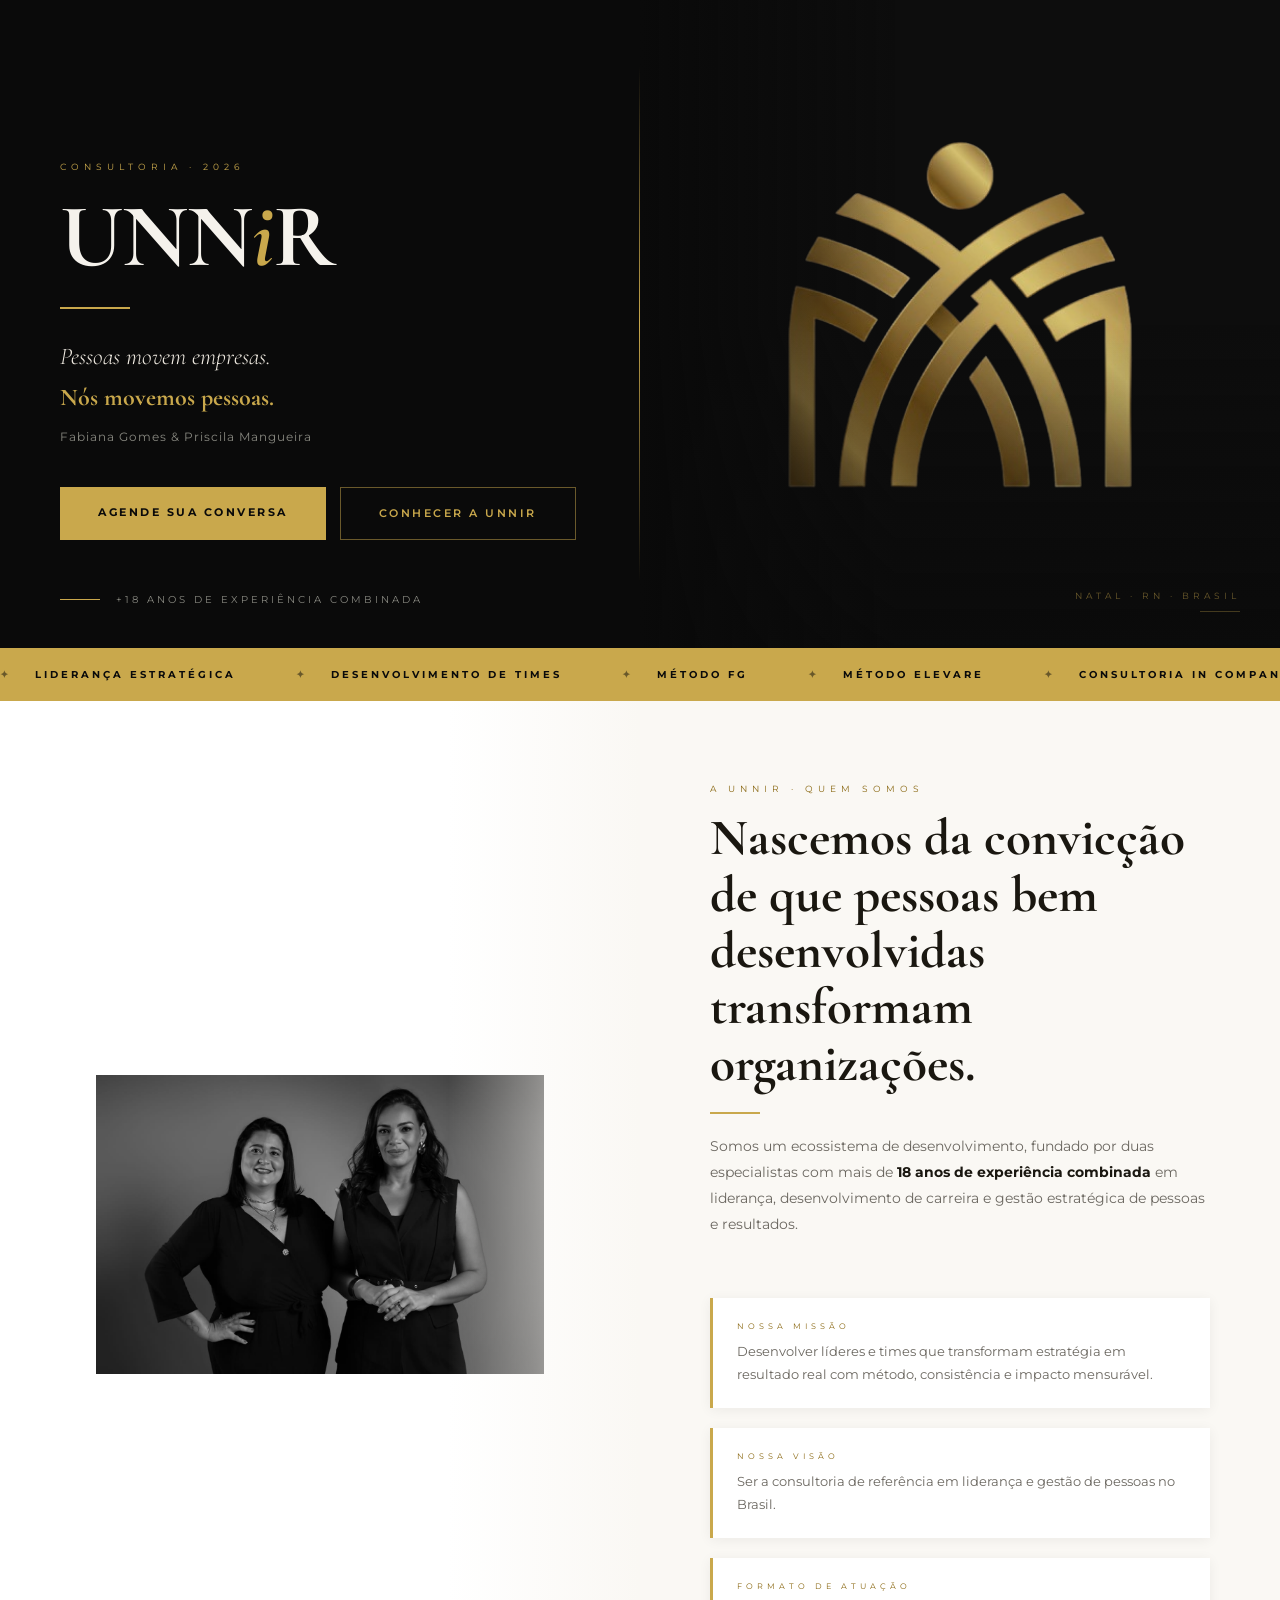
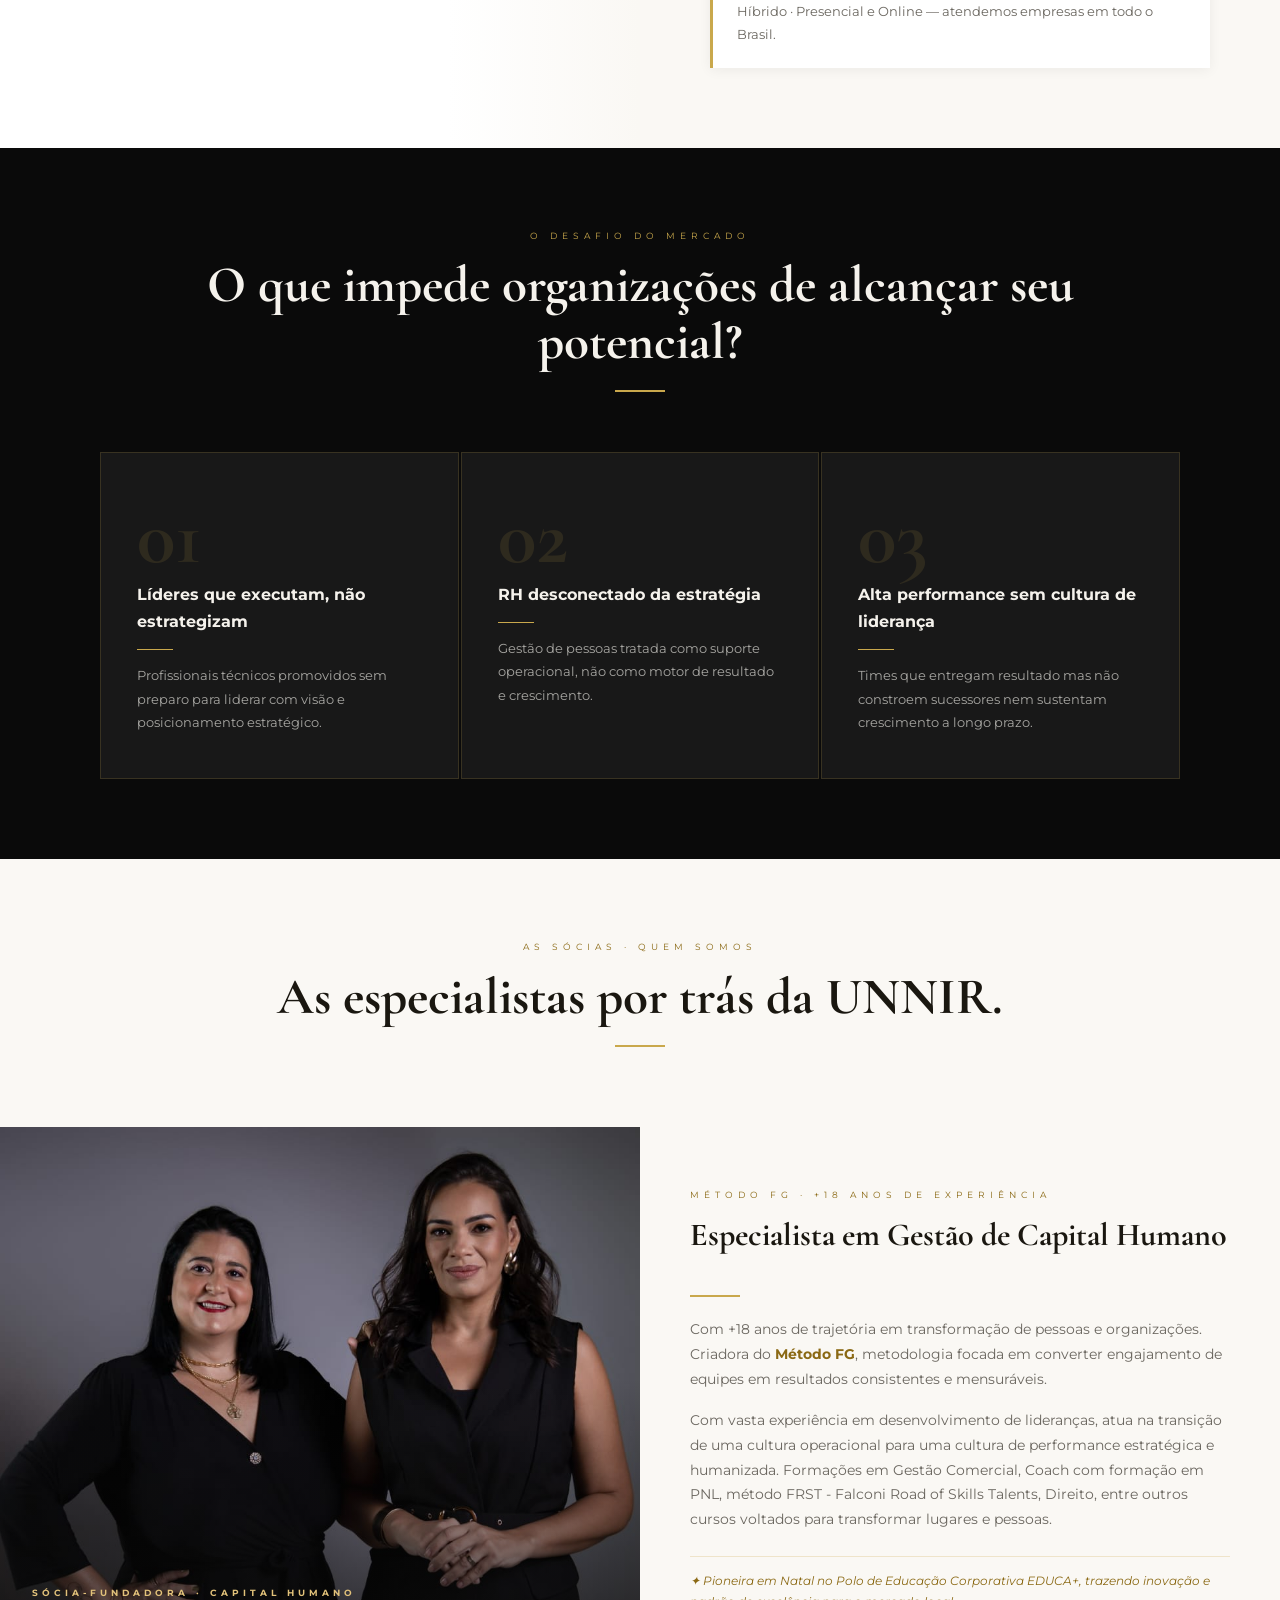
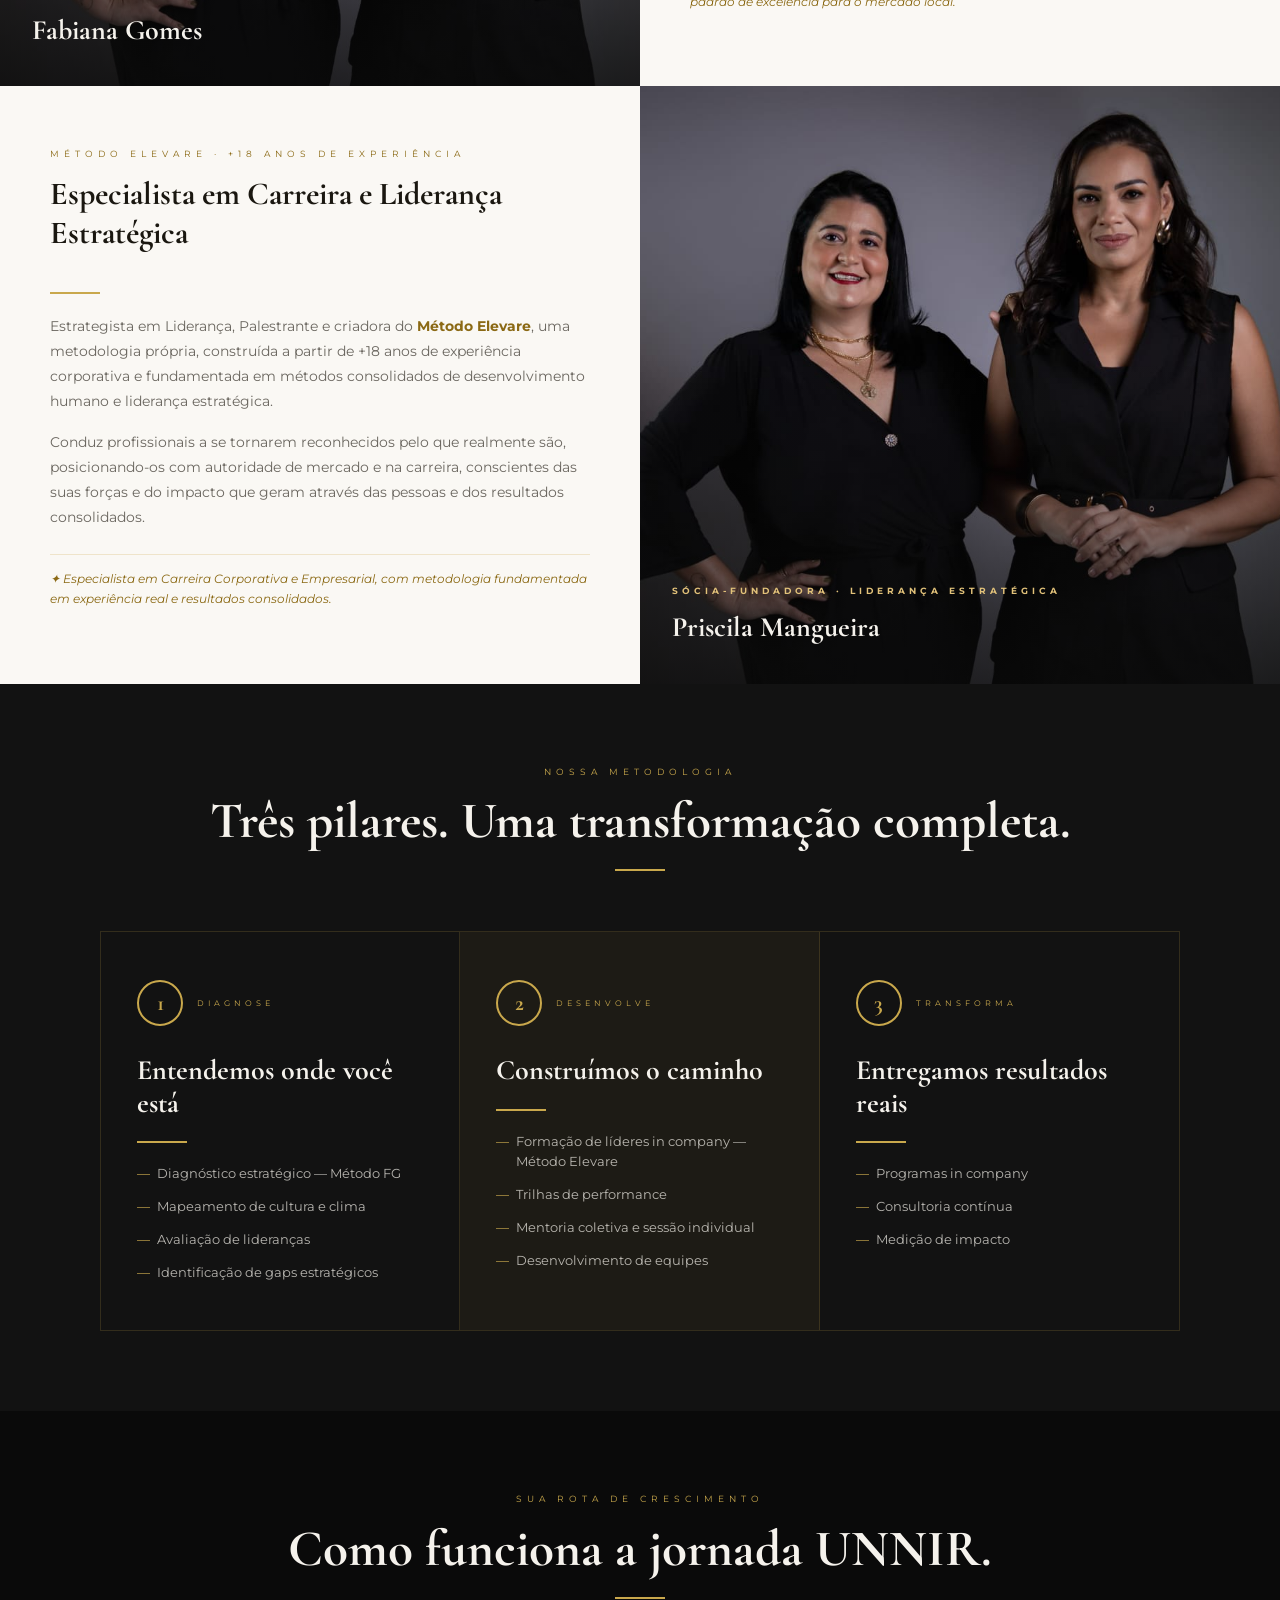
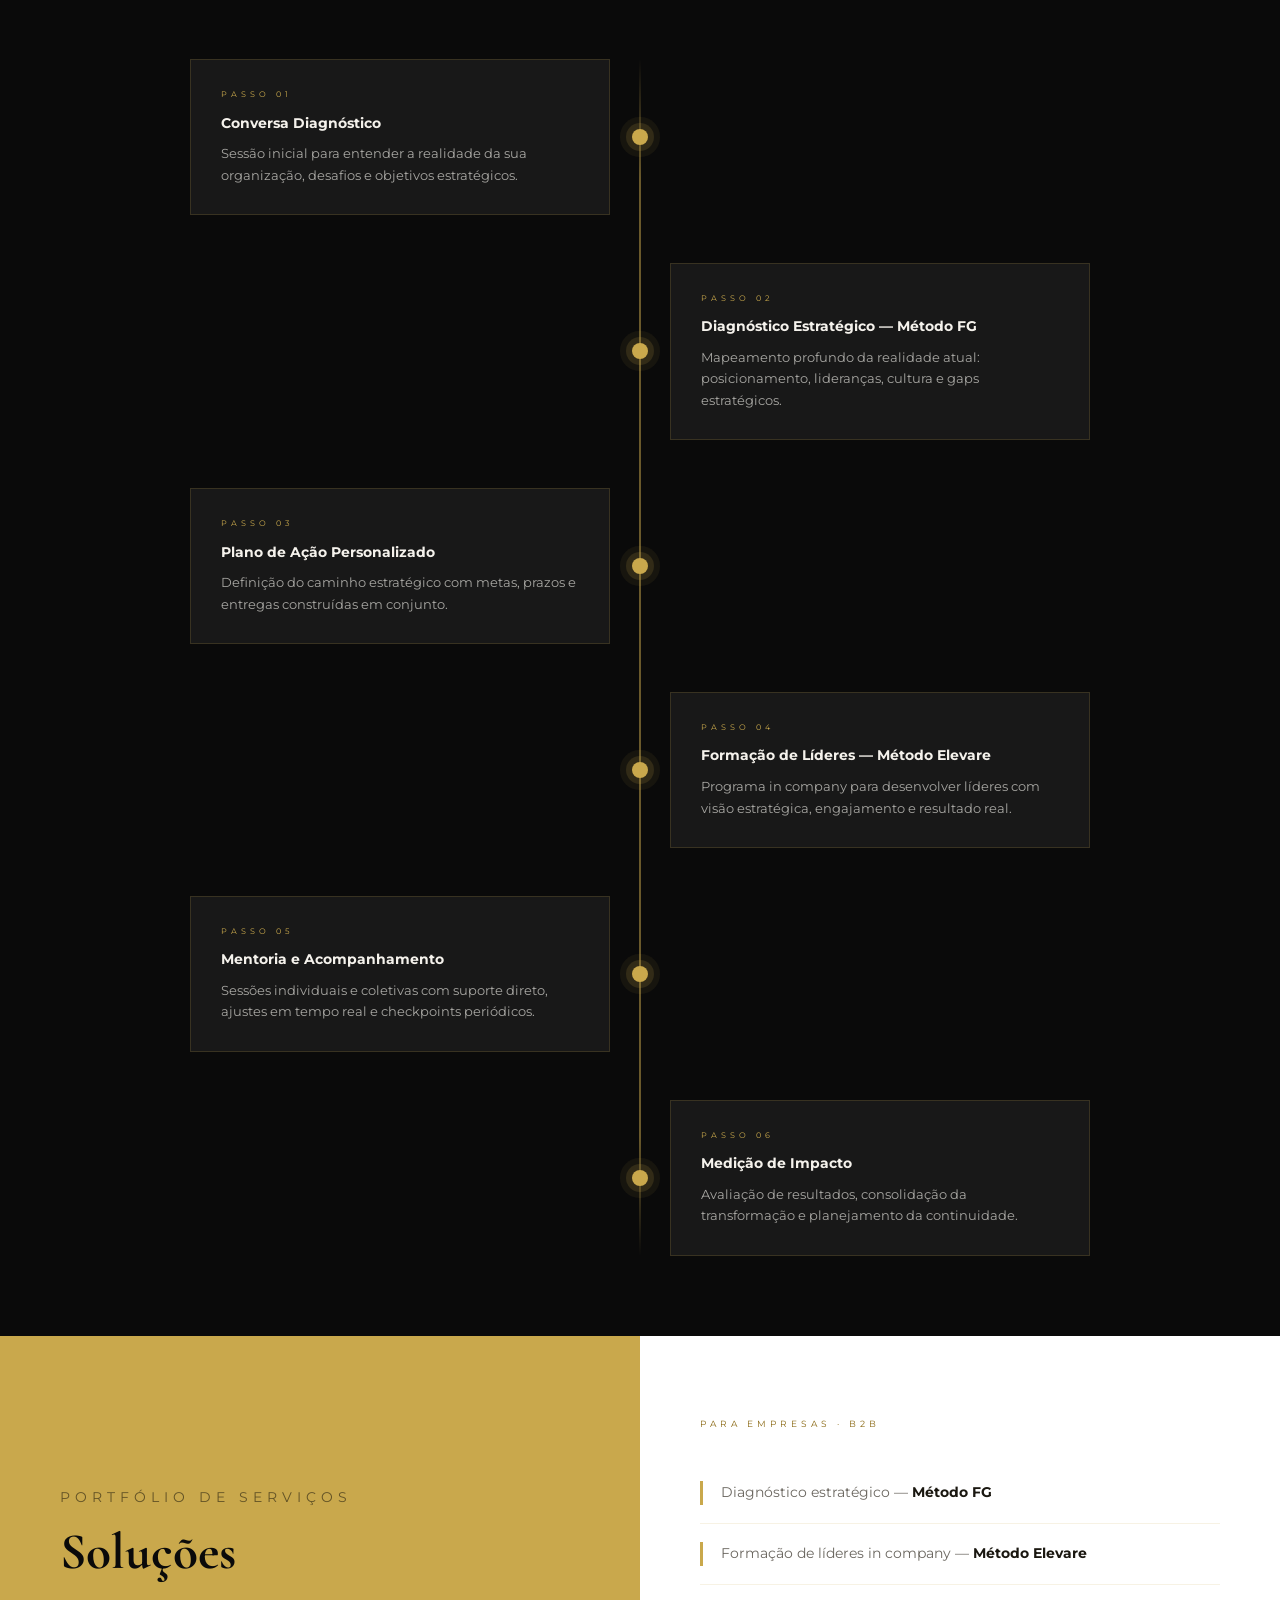
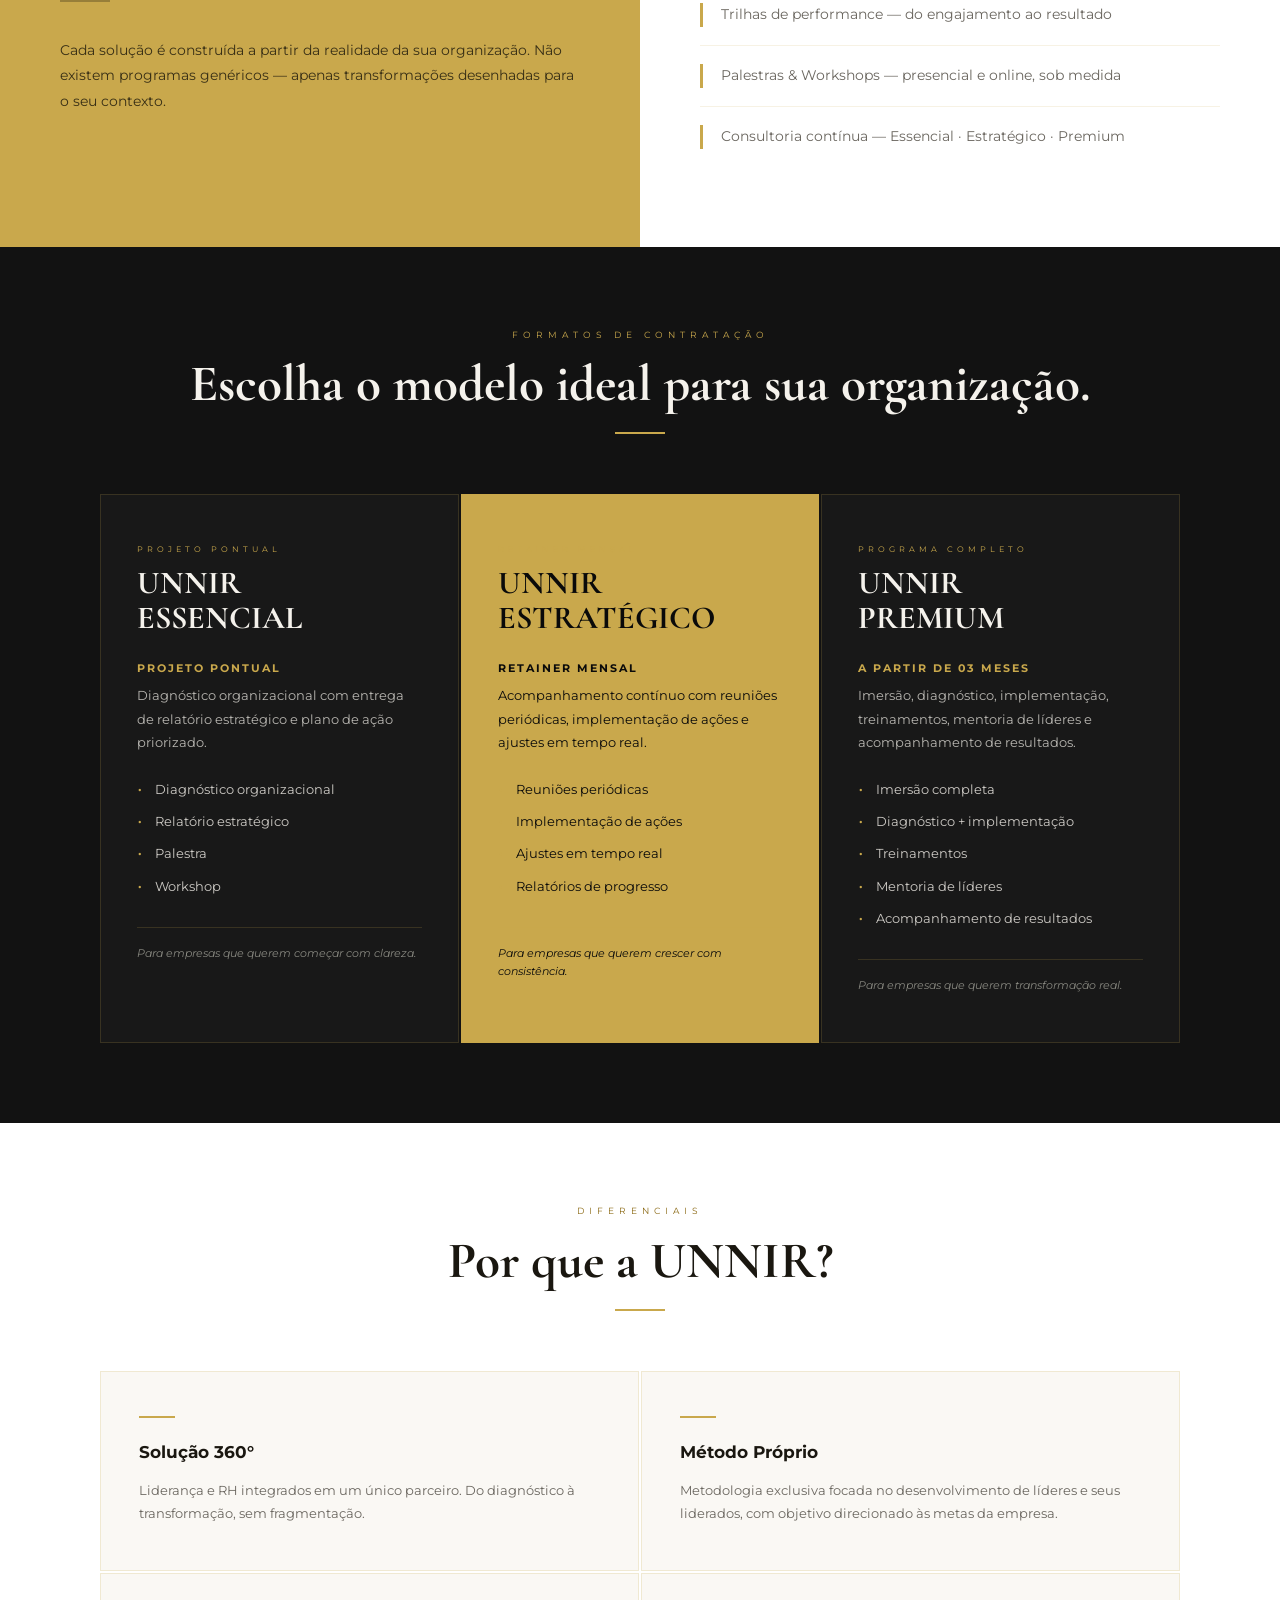
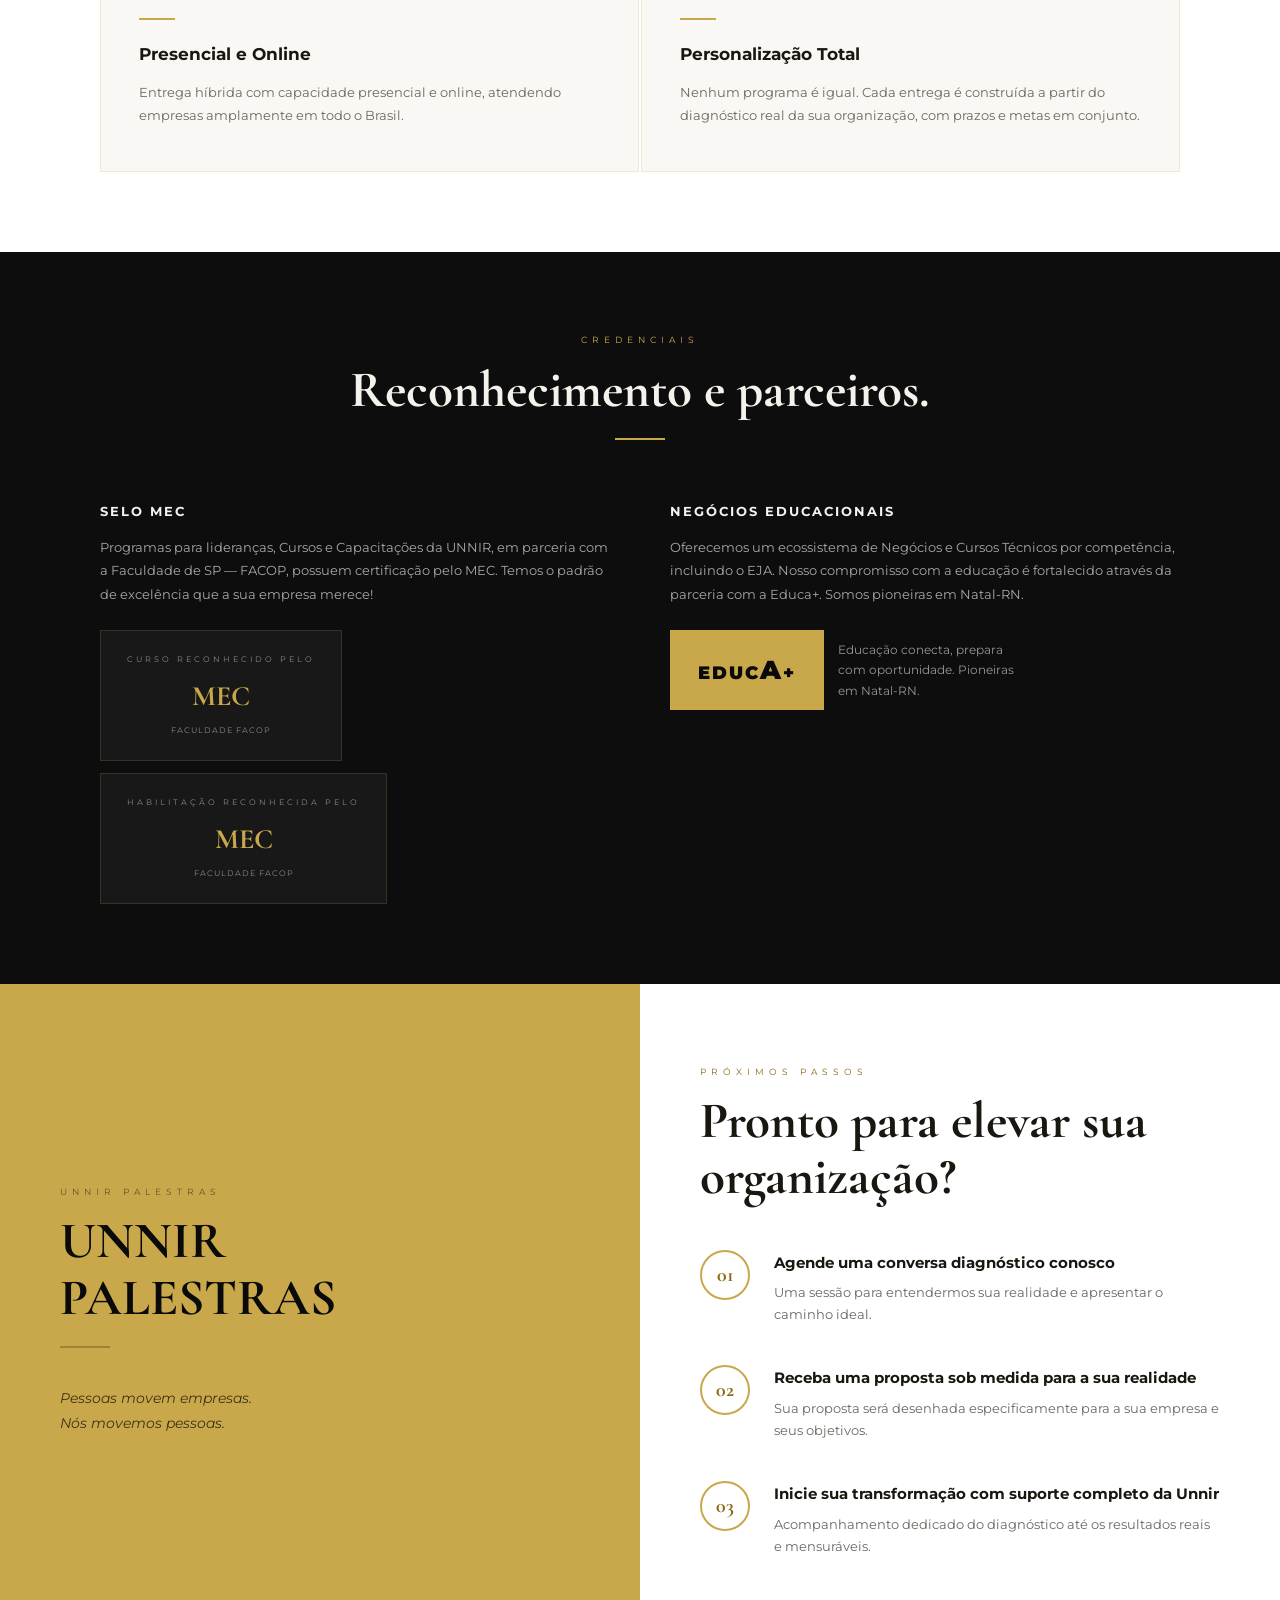
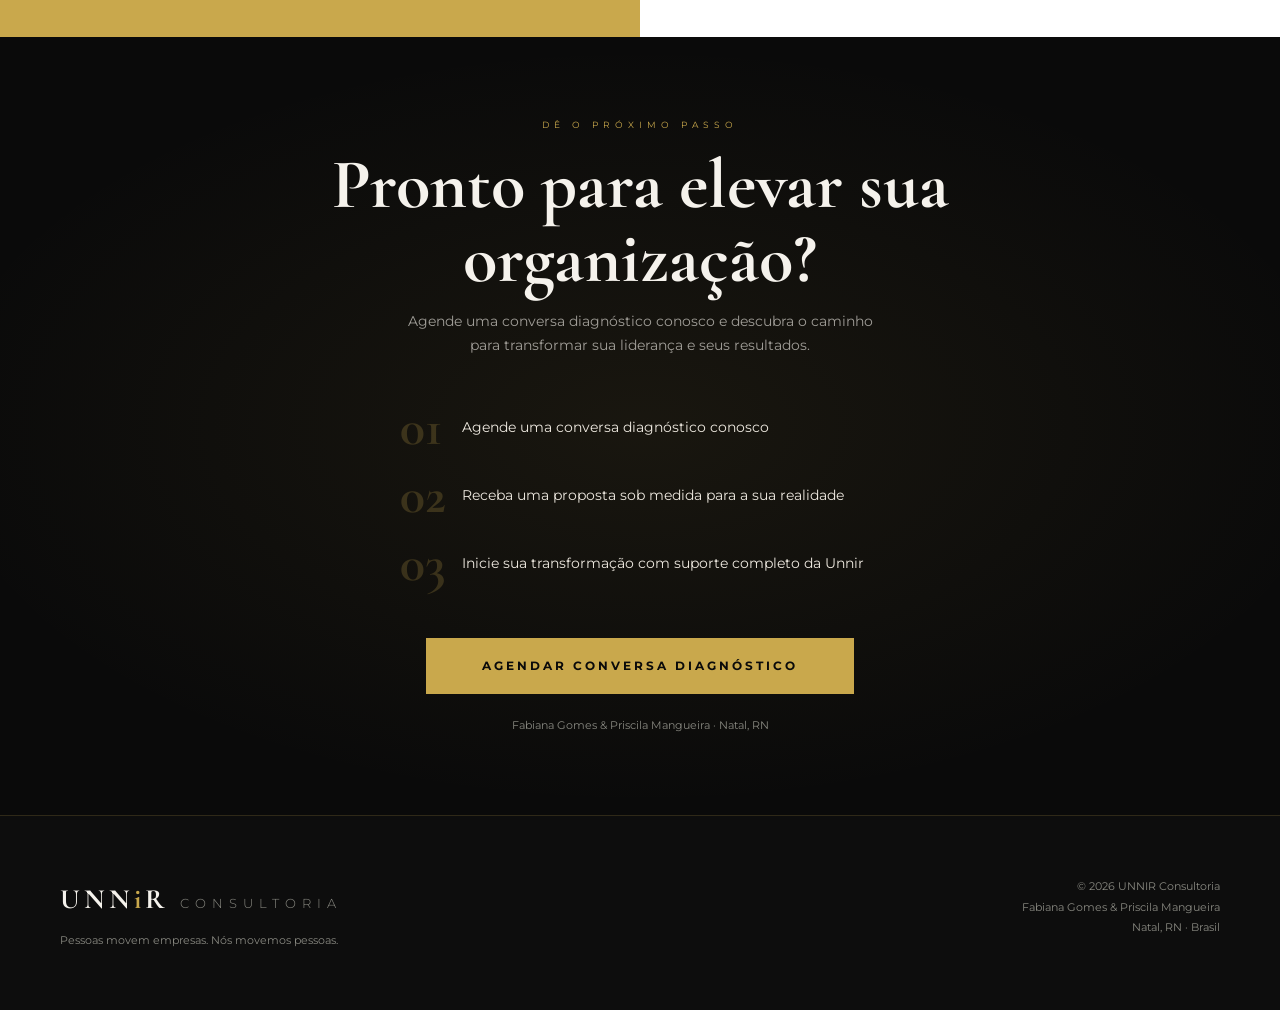
==== commit 6128bef8: "ajustando quebra na responsividade" ====
--- a/index.html
+++ b/index.html
@@ -10,11 +10,10 @@
       href="https://fonts.googleapis.com/css2?family=Cormorant+Garamond:ital,wght@0,300;0,400;0,600;0,700;1,300;1,400&family=Montserrat:wght@300;400;500;600;700;800&display=swap"
       rel="stylesheet"
     />
-    <link rel="shortcut icon" href="img/favicon.ico" type="image/x-icon">
+    <link rel="shortcut icon" href="img/favicon.ico" type="image/x-icon" />
     <link rel="stylesheet" href="stilo.css" />
   </head>
   <body>
-
     <!-- HERO -->
     <section id="hero">
       <div class="hero-left">
@@ -22,7 +21,11 @@
         <h1 class="hero-title">UNN<em>i</em>R</h1>
         <div class="hero-rule"></div>
         <p class="hero-tagline">
-          <em>Pessoas movem empresas.<br /><strong>Nós movemos pessoas.</strong></em>
+          <em
+            >Pessoas movem empresas.<br /><strong
+              >Nós movemos pessoas.</strong
+            ></em
+          >
         </p>
         <p class="hero-sub">Fabiana Gomes &amp; Priscila Mangueira</p>
         <div class="hero-btns">
@@ -45,25 +48,92 @@
           src="img/img05-removebg-preview.png"
           alt="UNNIR Consultoria"
           class="hero-logo-img"
-          onerror="this.style.display='none'; this.nextElementSibling.style.display='flex';"
+          onerror="
+            this.style.display = 'none';
+            this.nextElementSibling.style.display = 'flex';
+          "
         />
         <!-- Placeholder automático enquanto não tiver imagem -->
-        <div class="hero-logo-placeholder" style="display:none;">
-          <svg style="width:min(55%,300px); opacity:0.13" viewBox="0 0 200 200" fill="none" xmlns="http://www.w3.org/2000/svg">
-            <circle cx="100" cy="22" r="16" fill="#C9A84C"/>
-            <path d="M55 72 L100 44 L145 72" stroke="#C9A84C" stroke-width="10" stroke-linecap="round" fill="none"/>
-            <path d="M38 98 L100 62 L162 98" stroke="#C9A84C" stroke-width="10" stroke-linecap="round" fill="none"/>
-            <path d="M24 126 L100 84 L176 126" stroke="#C9A84C" stroke-width="10" stroke-linecap="round" fill="none"/>
-            <path d="M36 160 L36 126" stroke="#C9A84C" stroke-width="10" stroke-linecap="round"/>
-            <path d="M164 160 L164 126" stroke="#C9A84C" stroke-width="10" stroke-linecap="round"/>
-            <path d="M65 165 C65 148 84 140 100 140 C116 140 135 148 135 165" stroke="#C9A84C" stroke-width="10" stroke-linecap="round" fill="none"/>
+        <div class="hero-logo-placeholder" style="display: none">
+          <svg
+            style="width: min(55%, 300px); opacity: 0.13"
+            viewBox="0 0 200 200"
+            fill="none"
+            xmlns="http://www.w3.org/2000/svg"
+          >
+            <circle cx="100" cy="22" r="16" fill="#C9A84C" />
+            <path
+              d="M55 72 L100 44 L145 72"
+              stroke="#C9A84C"
+              stroke-width="10"
+              stroke-linecap="round"
+              fill="none"
+            />
+            <path
+              d="M38 98 L100 62 L162 98"
+              stroke="#C9A84C"
+              stroke-width="10"
+              stroke-linecap="round"
+              fill="none"
+            />
+            <path
+              d="M24 126 L100 84 L176 126"
+              stroke="#C9A84C"
+              stroke-width="10"
+              stroke-linecap="round"
+              fill="none"
+            />
+            <path
+              d="M36 160 L36 126"
+              stroke="#C9A84C"
+              stroke-width="10"
+              stroke-linecap="round"
+            />
+            <path
+              d="M164 160 L164 126"
+              stroke="#C9A84C"
+              stroke-width="10"
+              stroke-linecap="round"
+            />
+            <path
+              d="M65 165 C65 148 84 140 100 140 C116 140 135 148 135 165"
+              stroke="#C9A84C"
+              stroke-width="10"
+              stroke-linecap="round"
+              fill="none"
+            />
           </svg>
           <p class="hero-logo-placeholder-text">Coloque aqui a logo da UNNIR</p>
         </div>
         <div class="hero-right-overlay"></div>
-        <div style="position:absolute;bottom:36px;right:40px;text-align:right;z-index:3;">
-          <div style="font-size:9px;letter-spacing:4px;text-transform:uppercase;color:rgba(201,168,76,0.5);">Natal · RN · Brasil</div>
-          <div style="width:40px;height:1px;background:var(--gold);opacity:0.3;margin:8px 0 0 auto;"></div>
+        <div
+          style="
+            position: absolute;
+            bottom: 36px;
+            right: 40px;
+            text-align: right;
+            z-index: 3;
+          "
+        >
+          <div
+            style="
+              font-size: 9px;
+              letter-spacing: 4px;
+              text-transform: uppercase;
+              color: rgba(201, 168, 76, 0.5);
+            "
+          >
+            Natal · RN · Brasil
+          </div>
+          <div
+            style="
+              width: 40px;
+              height: 1px;
+              background: var(--gold);
+              opacity: 0.3;
+              margin: 8px 0 0 auto;
+            "
+          ></div>
         </div>
       </div>
     </section>
@@ -98,28 +168,67 @@
             <img
               src="img/pessoapeb.jpeg"
               alt="UNNIR Consultoria"
-              style="max-width:70%; max-height:70%; object-fit:contain;"
-              onerror="this.style.display='none'; this.nextElementSibling.style.display='block';"
+              style="max-width: 70%; max-height: 70%; object-fit: contain"
+              onerror="
+                this.style.display = 'none';
+                this.nextElementSibling.style.display = 'block';
+              "
             />
             <!-- Placeholder enquanto não tiver imagem -->
-            <div style="display:none; text-align:center; padding:40px;">
-              <div style="font-family:'Cormorant Garamond',serif;font-size:clamp(60px,8vw,100px);font-weight:700;color:rgba(201,168,76,0.18);line-height:1;letter-spacing:6px;">UNNIR</div>
-              <div style="width:60px;height:1px;background:rgba(201,168,76,0.2);margin:20px auto;"></div>
-              <div style="font-size:9px;letter-spacing:5px;color:rgba(201,168,76,0.3);text-transform:uppercase;">Consultoria</div>
+            <div style="display: none; text-align: center; padding: 40px">
+              <div
+                style="
+                  font-family: &quot;Cormorant Garamond&quot;, serif;
+                  font-size: clamp(60px, 8vw, 100px);
+                  font-weight: 700;
+                  color: rgba(201, 168, 76, 0.18);
+                  line-height: 1;
+                  letter-spacing: 6px;
+                "
+              >
+                UNNIR
+              </div>
+              <div
+                style="
+                  width: 60px;
+                  height: 1px;
+                  background: rgba(201, 168, 76, 0.2);
+                  margin: 20px auto;
+                "
+              ></div>
+              <div
+                style="
+                  font-size: 9px;
+                  letter-spacing: 5px;
+                  color: rgba(201, 168, 76, 0.3);
+                  text-transform: uppercase;
+                "
+              >
+                Consultoria
+              </div>
             </div>
           </div>
         </div>
         <div class="split-content reveal-r">
           <p class="eyebrow">A UNNIR · Quem Somos</p>
-          <h2 class="sec-title" style="color:var(--light-text);">
+          <h2 class="sec-title" style="color: var(--light-text)">
             Nascemos da convicção de que pessoas bem desenvolvidas transformam
             organizações.
           </h2>
           <div class="gold-bar"></div>
-          <p style="font-size:14px;color:var(--light-muted);line-height:1.85;margin-bottom:28px;">
+          <p
+            style="
+              font-size: 14px;
+              color: var(--light-muted);
+              line-height: 1.85;
+              margin-bottom: 28px;
+            "
+          >
             Somos um ecossistema de desenvolvimento, fundado por duas
             especialistas com mais de
-            <strong style="color:var(--light-text);">18 anos de experiência combinada</strong>
+            <strong style="color: var(--light-text)"
+              >18 anos de experiência combinada</strong
+            >
             em liderança, desenvolvimento de carreira e gestão estratégica de
             pessoas e resultados.
           </p>
@@ -154,8 +263,10 @@
     <section id="challenge">
       <div class="wrap">
         <div class="challenge-header reveal">
-          <p class="eyebrow" style="text-align:center">O Desafio do Mercado</p>
-          <h2 class="sec-title">O que impede organizações de alcançar seu potencial?</h2>
+          <p class="eyebrow" style="text-align: center">O Desafio do Mercado</p>
+          <h2 class="sec-title">
+            O que impede organizações de alcançar seu potencial?
+          </h2>
           <div class="gold-bar c"></div>
         </div>
         <div class="challenge-grid">
@@ -193,8 +304,11 @@
     <!-- PARTNERS — SEÇÃO CLARA -->
     <section id="partners">
       <div class="partners-header wrap reveal">
-        <p class="eyebrow" style="text-align:center">As Sócias · Quem Somos</p>
-        <h2 class="sec-title" style="text-align:center;color:var(--light-text);">
+        <p class="eyebrow" style="text-align: center">As Sócias · Quem Somos</p>
+        <h2
+          class="sec-title"
+          style="text-align: center; color: var(--light-text)"
+        >
           As especialistas por trás da UNNIR.
         </h2>
         <div class="gold-bar c"></div>
@@ -203,7 +317,7 @@
       <!-- Fabiana — foto esquerda, texto direita -->
       <div class="partner-block reveal">
         <div class="partner-photo-wrap">
-          <div class="partner-photo-inner" style="background:#e8e2d8;">
+          <div class="partner-photo-inner" style="background: #e8e2d8">
             <!-- =====================================================
                  FOTO DA FABIANA GOMES
                  Para colocar a foto: troque o src abaixo.
@@ -214,13 +328,24 @@
               src="img/pessoas.jpeg"
               alt="Fabiana Gomes"
               class="partner-real-photo"
-              onerror="this.style.display='none'; this.nextElementSibling.style.display='flex';"
+              onerror="
+                this.style.display = 'none';
+                this.nextElementSibling.style.display = 'flex';
+              "
             />
             <!-- Placeholder enquanto não tiver foto -->
             <div class="partner-photo-placeholder">
               <div class="placeholder-icon">
-                <svg width="36" height="36" viewBox="0 0 24 24" fill="none" stroke="rgba(201,168,76,0.5)" stroke-width="1.5">
-                  <circle cx="12" cy="8" r="4"/><path d="M4 20c0-4 3.6-7 8-7s8 3 8 7"/>
+                <svg
+                  width="36"
+                  height="36"
+                  viewBox="0 0 24 24"
+                  fill="none"
+                  stroke="rgba(201,168,76,0.5)"
+                  stroke-width="1.5"
+                >
+                  <circle cx="12" cy="8" r="4" />
+                  <path d="M4 20c0-4 3.6-7 8-7s8 3 8 7" />
                 </svg>
               </div>
               <div class="placeholder-text">Foto · Fabiana Gomes</div>
@@ -233,16 +358,24 @@
         </div>
         <div class="partner-content">
           <p class="eyebrow">Método FG · +18 anos de experiência</p>
-          <h3 style="font-family:'Cormorant Garamond',serif;font-size:clamp(24px,2.5vw,36px);font-weight:700;margin-bottom:20px;line-height:1.2;color:var(--light-text);">
+          <h3
+            style="
+              font-family: &quot;Cormorant Garamond&quot;, serif;
+              font-size: clamp(24px, 2.5vw, 36px);
+              font-weight: 700;
+              margin-bottom: 20px;
+              line-height: 1.2;
+              color: var(--light-text);
+            "
+          >
             Especialista em Gestão de Capital Humano
           </h3>
           <div class="gold-bar"></div>
           <p class="partner-bio">
             Com +18 anos de trajetória em transformação de pessoas e
             organizações. Criadora do
-            <strong>Método FG</strong>, metodologia
-            focada em converter engajamento de equipes em resultados
-            consistentes e mensuráveis.
+            <strong>Método FG</strong>, metodologia focada em converter
+            engajamento de equipes em resultados consistentes e mensuráveis.
           </p>
           <p class="partner-bio">
             Com vasta experiência em desenvolvimento de lideranças, atua na
@@ -261,18 +394,27 @@
 
       <!-- Priscila — texto esquerda, foto direita -->
       <div class="partner-block reveal">
-        <div class="partner-content" style="background:var(--light-bg);">
+        <div class="partner-content" style="background: var(--light-bg)">
           <p class="eyebrow">Método Elevare · +18 anos de experiência</p>
-          <h3 style="font-family:'Cormorant Garamond',serif;font-size:clamp(24px,2.5vw,36px);font-weight:700;margin-bottom:20px;line-height:1.2;color:var(--light-text);">
+          <h3
+            style="
+              font-family: &quot;Cormorant Garamond&quot;, serif;
+              font-size: clamp(24px, 2.5vw, 36px);
+              font-weight: 700;
+              margin-bottom: 20px;
+              line-height: 1.2;
+              color: var(--light-text);
+            "
+          >
             Especialista em Carreira e Liderança Estratégica
           </h3>
           <div class="gold-bar"></div>
           <p class="partner-bio">
             Estrategista em Liderança, Palestrante e criadora do
-            <strong>Método Elevare</strong>, uma
-            metodologia própria, construída a partir de +18 anos de experiência
-            corporativa e fundamentada em métodos consolidados de
-            desenvolvimento humano e liderança estratégica.
+            <strong>Método Elevare</strong>, uma metodologia própria, construída
+            a partir de +18 anos de experiência corporativa e fundamentada em
+            métodos consolidados de desenvolvimento humano e liderança
+            estratégica.
           </p>
           <p class="partner-bio">
             Conduz profissionais a se tornarem reconhecidos pelo que realmente
@@ -287,7 +429,7 @@
           </div>
         </div>
         <div class="partner-photo-wrap">
-          <div class="partner-photo-inner" style="background:#dde5e0;">
+          <div class="partner-photo-inner" style="background: #dde5e0">
             <!-- =====================================================
                  FOTO DA PRISCILA MANGUEIRA
                  Para colocar a foto: troque o src abaixo.
@@ -298,13 +440,24 @@
               src="img/pessoas.jpeg"
               alt="Priscila Mangueira"
               class="partner-real-photo"
-              onerror="this.style.display='none'; this.nextElementSibling.style.display='flex';"
+              onerror="
+                this.style.display = 'none';
+                this.nextElementSibling.style.display = 'flex';
+              "
             />
             <!-- Placeholder enquanto não tiver foto -->
             <div class="partner-photo-placeholder">
               <div class="placeholder-icon">
-                <svg width="36" height="36" viewBox="0 0 24 24" fill="none" stroke="rgba(201,168,76,0.5)" stroke-width="1.5">
-                  <circle cx="12" cy="8" r="4"/><path d="M4 20c0-4 3.6-7 8-7s8 3 8 7"/>
+                <svg
+                  width="36"
+                  height="36"
+                  viewBox="0 0 24 24"
+                  fill="none"
+                  stroke="rgba(201,168,76,0.5)"
+                  stroke-width="1.5"
+                >
+                  <circle cx="12" cy="8" r="4" />
+                  <path d="M4 20c0-4 3.6-7 8-7s8 3 8 7" />
                 </svg>
               </div>
               <div class="placeholder-text">Foto · Priscila Mangueira</div>
@@ -312,7 +465,8 @@
           </div>
           <div class="partner-photo-overlay"></div>
           <div class="partner-name-over">
-            <span>Sócia-Fundadora · Liderança Estratégica</span>Priscila Mangueira
+            <span>Sócia-Fundadora · Liderança Estratégica</span>Priscila
+            Mangueira
           </div>
         </div>
       </div>
@@ -322,7 +476,7 @@
     <section id="method">
       <div class="wrap">
         <div class="method-header reveal">
-          <p class="eyebrow" style="text-align:center">Nossa Metodologia</p>
+          <p class="eyebrow" style="text-align: center">Nossa Metodologia</p>
           <h2 class="sec-title">Três pilares. Uma transformação completa.</h2>
           <div class="gold-bar c"></div>
         </div>
@@ -376,7 +530,9 @@
     <section id="roadmap">
       <div class="wrap">
         <div class="roadmap-header reveal">
-          <p class="eyebrow" style="text-align:center">Sua Rota de Crescimento</p>
+          <p class="eyebrow" style="text-align: center">
+            Sua Rota de Crescimento
+          </p>
           <h2 class="sec-title">Como funciona a jornada UNNIR.</h2>
           <div class="gold-bar c"></div>
         </div>
@@ -386,7 +542,10 @@
               <div class="road-card">
                 <div class="road-card-label">Passo 01</div>
                 <h4>Conversa Diagnóstico</h4>
-                <p>Sessão inicial para entender a realidade da sua organização, desafios e objetivos estratégicos.</p>
+                <p>
+                  Sessão inicial para entender a realidade da sua organização,
+                  desafios e objetivos estratégicos.
+                </p>
               </div>
             </div>
             <div class="road-dot-col"><div class="road-dot"></div></div>
@@ -399,7 +558,10 @@
               <div class="road-card">
                 <div class="road-card-label">Passo 02</div>
                 <h4>Diagnóstico Estratégico — Método FG</h4>
-                <p>Mapeamento profundo da realidade atual: posicionamento, lideranças, cultura e gaps estratégicos.</p>
+                <p>
+                  Mapeamento profundo da realidade atual: posicionamento,
+                  lideranças, cultura e gaps estratégicos.
+                </p>
               </div>
             </div>
           </div>
@@ -408,7 +570,10 @@
               <div class="road-card">
                 <div class="road-card-label">Passo 03</div>
                 <h4>Plano de Ação Personalizado</h4>
-                <p>Definição do caminho estratégico com metas, prazos e entregas construídas em conjunto.</p>
+                <p>
+                  Definição do caminho estratégico com metas, prazos e entregas
+                  construídas em conjunto.
+                </p>
               </div>
             </div>
             <div class="road-dot-col"><div class="road-dot"></div></div>
@@ -421,7 +586,10 @@
               <div class="road-card">
                 <div class="road-card-label">Passo 04</div>
                 <h4>Formação de Líderes — Método Elevare</h4>
-                <p>Programa in company para desenvolver líderes com visão estratégica, engajamento e resultado real.</p>
+                <p>
+                  Programa in company para desenvolver líderes com visão
+                  estratégica, engajamento e resultado real.
+                </p>
               </div>
             </div>
           </div>
@@ -430,20 +598,26 @@
               <div class="road-card">
                 <div class="road-card-label">Passo 05</div>
                 <h4>Mentoria e Acompanhamento</h4>
-                <p>Sessões individuais e coletivas com suporte direto, ajustes em tempo real e checkpoints periódicos.</p>
+                <p>
+                  Sessões individuais e coletivas com suporte direto, ajustes em
+                  tempo real e checkpoints periódicos.
+                </p>
               </div>
             </div>
             <div class="road-dot-col"><div class="road-dot"></div></div>
             <div class="road-spacer-right"></div>
           </div>
-          <div class="road-row reveal" style="margin-bottom:0">
+          <div class="road-row reveal" style="margin-bottom: 0">
             <div class="road-spacer-left"></div>
             <div class="road-dot-col"><div class="road-dot"></div></div>
             <div class="road-card-right">
               <div class="road-card">
                 <div class="road-card-label">Passo 06</div>
                 <h4>Medição de Impacto</h4>
-                <p>Avaliação de resultados, consolidação da transformação e planejamento da continuidade.</p>
+                <p>
+                  Avaliação de resultados, consolidação da transformação e
+                  planejamento da continuidade.
+                </p>
               </div>
             </div>
           </div>
@@ -457,7 +631,14 @@
         <div class="sol-left reveal-l">
           <p class="eyebrow">Portfólio de Serviços</p>
           <h2 class="sec-title">Soluções</h2>
-          <div style="width:50px;height:2px;background:rgba(0,0,0,0.25);margin:20px 0;"></div>
+          <div
+            style="
+              width: 50px;
+              height: 2px;
+              background: rgba(0, 0, 0, 0.25);
+              margin: 20px 0;
+            "
+          ></div>
           <p>
             Cada solução é construída a partir da realidade da sua organização.
             Não existem programas genéricos — apenas transformações desenhadas
@@ -468,23 +649,33 @@
           <div class="sol-label">Para Empresas · B2B</div>
           <div class="sol-item">
             <div class="sol-bar"></div>
-            <div class="sol-text">Diagnóstico estratégico — <strong>Método FG</strong></div>
+            <div class="sol-text">
+              Diagnóstico estratégico — <strong>Método FG</strong>
+            </div>
           </div>
           <div class="sol-item">
             <div class="sol-bar"></div>
-            <div class="sol-text">Formação de líderes in company — <strong>Método Elevare</strong></div>
+            <div class="sol-text">
+              Formação de líderes in company — <strong>Método Elevare</strong>
+            </div>
           </div>
           <div class="sol-item">
             <div class="sol-bar"></div>
-            <div class="sol-text">Trilhas de performance — do engajamento ao resultado</div>
+            <div class="sol-text">
+              Trilhas de performance — do engajamento ao resultado
+            </div>
           </div>
           <div class="sol-item">
             <div class="sol-bar"></div>
-            <div class="sol-text">Palestras &amp; Workshops — presencial e online, sob medida</div>
+            <div class="sol-text">
+              Palestras &amp; Workshops — presencial e online, sob medida
+            </div>
           </div>
           <div class="sol-item">
             <div class="sol-bar"></div>
-            <div class="sol-text">Consultoria contínua — Essencial · Estratégico · Premium</div>
+            <div class="sol-text">
+              Consultoria contínua — Essencial · Estratégico · Premium
+            </div>
           </div>
         </div>
       </div>
@@ -494,42 +685,61 @@
     <section id="plans">
       <div class="wrap">
         <div class="plans-header reveal">
-          <p class="eyebrow" style="text-align:center">Formatos de Contratação</p>
-          <h2 class="sec-title">Escolha o modelo ideal para sua organização.</h2>
+          <p class="eyebrow" style="text-align: center">
+            Formatos de Contratação
+          </p>
+          <h2 class="sec-title">
+            Escolha o modelo ideal para sua organização.
+          </h2>
           <div class="gold-bar c"></div>
         </div>
         <div class="plans-grid">
           <div class="p-card reveal">
             <div class="p-type">Projeto Pontual</div>
             <div class="p-name">UNNIR<br />ESSENCIAL</div>
-            <div class="p-sub" style="color:var(--gold)">Projeto Pontual</div>
-            <p class="p-desc">Diagnóstico organizacional com entrega de relatório estratégico e plano de ação priorizado.</p>
+            <div class="p-sub" style="color: var(--gold)">Projeto Pontual</div>
+            <p class="p-desc">
+              Diagnóstico organizacional com entrega de relatório estratégico e
+              plano de ação priorizado.
+            </p>
             <ul class="p-list">
               <li>Diagnóstico organizacional</li>
               <li>Relatório estratégico</li>
               <li>Palestra</li>
               <li>Workshop</li>
             </ul>
-            <div class="p-tag">Para empresas que querem começar com clareza.</div>
+            <div class="p-tag">
+              Para empresas que querem começar com clareza.
+            </div>
           </div>
           <div class="p-card featured reveal">
             <div class="p-type">Retainer Mensal</div>
             <div class="p-name">UNNIR<br />ESTRATÉGICO</div>
             <div class="p-sub">Retainer Mensal</div>
-            <p class="p-desc">Acompanhamento contínuo com reuniões periódicas, implementação de ações e ajustes em tempo real.</p>
+            <p class="p-desc">
+              Acompanhamento contínuo com reuniões periódicas, implementação de
+              ações e ajustes em tempo real.
+            </p>
             <ul class="p-list">
               <li>Reuniões periódicas</li>
               <li>Implementação de ações</li>
               <li>Ajustes em tempo real</li>
               <li>Relatórios de progresso</li>
             </ul>
-            <div class="p-tag">Para empresas que querem crescer com consistência.</div>
+            <div class="p-tag">
+              Para empresas que querem crescer com consistência.
+            </div>
           </div>
           <div class="p-card reveal">
             <div class="p-type">Programa Completo</div>
             <div class="p-name">UNNIR<br />PREMIUM</div>
-            <div class="p-sub" style="color:var(--gold)">A partir de 03 meses</div>
-            <p class="p-desc">Imersão, diagnóstico, implementação, treinamentos, mentoria de líderes e acompanhamento de resultados.</p>
+            <div class="p-sub" style="color: var(--gold)">
+              A partir de 03 meses
+            </div>
+            <p class="p-desc">
+              Imersão, diagnóstico, implementação, treinamentos, mentoria de
+              líderes e acompanhamento de resultados.
+            </p>
             <ul class="p-list">
               <li>Imersão completa</li>
               <li>Diagnóstico + implementação</li>
@@ -537,7 +747,9 @@
               <li>Mentoria de líderes</li>
               <li>Acompanhamento de resultados</li>
             </ul>
-            <div class="p-tag">Para empresas que querem transformação real.</div>
+            <div class="p-tag">
+              Para empresas que querem transformação real.
+            </div>
           </div>
         </div>
       </div>
@@ -547,30 +759,48 @@
     <section id="differentials">
       <div class="wrap">
         <div class="diff-header reveal">
-          <p class="eyebrow" style="text-align:center">Diferenciais</p>
-          <h2 class="sec-title" style="text-align:center;color:var(--light-text);">Por que a UNNIR?</h2>
+          <p class="eyebrow" style="text-align: center">Diferenciais</p>
+          <h2
+            class="sec-title"
+            style="text-align: center; color: var(--light-text)"
+          >
+            Por que a UNNIR?
+          </h2>
           <div class="gold-bar c"></div>
         </div>
         <div class="diff-grid">
           <div class="d-card reveal">
             <span class="d-accent"></span>
             <h3 class="d-title">Solução 360°</h3>
-            <p class="d-text">Liderança e RH integrados em um único parceiro. Do diagnóstico à transformação, sem fragmentação.</p>
+            <p class="d-text">
+              Liderança e RH integrados em um único parceiro. Do diagnóstico à
+              transformação, sem fragmentação.
+            </p>
           </div>
           <div class="d-card reveal">
             <span class="d-accent"></span>
             <h3 class="d-title">Método Próprio</h3>
-            <p class="d-text">Metodologia exclusiva focada no desenvolvimento de líderes e seus liderados, com objetivo direcionado às metas da empresa.</p>
+            <p class="d-text">
+              Metodologia exclusiva focada no desenvolvimento de líderes e seus
+              liderados, com objetivo direcionado às metas da empresa.
+            </p>
           </div>
           <div class="d-card reveal">
             <span class="d-accent"></span>
             <h3 class="d-title">Presencial e Online</h3>
-            <p class="d-text">Entrega híbrida com capacidade presencial e online, atendendo empresas amplamente em todo o Brasil.</p>
+            <p class="d-text">
+              Entrega híbrida com capacidade presencial e online, atendendo
+              empresas amplamente em todo o Brasil.
+            </p>
           </div>
           <div class="d-card reveal">
             <span class="d-accent"></span>
             <h3 class="d-title">Personalização Total</h3>
-            <p class="d-text">Nenhum programa é igual. Cada entrega é construída a partir do diagnóstico real da sua organização, com prazos e metas em conjunto.</p>
+            <p class="d-text">
+              Nenhum programa é igual. Cada entrega é construída a partir do
+              diagnóstico real da sua organização, com prazos e metas em
+              conjunto.
+            </p>
           </div>
         </div>
       </div>
@@ -579,8 +809,8 @@
     <!-- BADGES — escuro -->
     <section id="badges">
       <div class="wrap">
-        <div class="reveal" style="text-align:center">
-          <p class="eyebrow" style="text-align:center">Credenciais</p>
+        <div class="reveal" style="text-align: center">
+          <p class="eyebrow" style="text-align: center">Credenciais</p>
           <h2 class="sec-title">Reconhecimento e parceiros.</h2>
           <div class="gold-bar c"></div>
         </div>
@@ -603,7 +833,7 @@
               parceria com a Faculdade de SP — FACOP, possuem certificação pelo
               MEC. Temos o padrão de excelência que a sua empresa merece!
             </p>
-            <div style="display:flex;gap:12px;flex-wrap:wrap">
+            <div style="display: flex; gap: 12px; flex-wrap: wrap">
               <div class="badge-box">
                 <div class="bl">Curso Reconhecido pelo</div>
                 <div class="bm">MEC</div>
@@ -624,12 +854,27 @@
               fortalecido através da parceria com a Educa+. Somos pioneiras em
               Natal-RN.
             </p>
-            <div style="display:flex;gap:14px;align-items:center;flex-wrap:wrap;">
+            <div
+              style="
+                display: flex;
+                gap: 14px;
+                align-items: center;
+                flex-wrap: wrap;
+              "
+            >
               <div class="educa-pill">
                 <span>EDUC<span class="ep-plus">A</span>+</span>
               </div>
-              <div style="font-size:12px;color:rgba(245,242,236,0.6);max-width:180px;line-height:1.7;">
-                Educação conecta, prepara com oportunidade. Pioneiras em Natal-RN.
+              <div
+                style="
+                  font-size: 12px;
+                  color: rgba(245, 242, 236, 0.6);
+                  max-width: 180px;
+                  line-height: 1.7;
+                "
+              >
+                Educação conecta, prepara com oportunidade. Pioneiras em
+                Natal-RN.
               </div>
             </div>
           </div>
@@ -643,33 +888,55 @@
         <div class="steps-left reveal-l">
           <p class="eyebrow">UNNIR Palestras</p>
           <h2 class="sec-title">UNNIR<br />PALESTRAS</h2>
-          <div style="width:50px;height:2px;background:rgba(0,0,0,0.22);margin:20px 0;"></div>
+          <div
+            style="
+              width: 50px;
+              height: 2px;
+              background: rgba(0, 0, 0, 0.22);
+              margin: 20px 0;
+            "
+          ></div>
           <p class="steps-desc">
             Pessoas movem empresas.<br />Nós movemos pessoas.
           </p>
         </div>
         <div class="steps-right reveal-r">
           <p class="eyebrow">Próximos Passos</p>
-          <h2 class="sec-title" style="margin-bottom:44px;">Pronto para elevar sua organização?</h2>
+          <h2 class="sec-title" style="margin-bottom: 44px">
+            Pronto para elevar sua organização?
+          </h2>
           <div class="step-item">
             <div class="step-num">01</div>
             <div>
               <div class="step-h">Agende uma conversa diagnóstico conosco</div>
-              <p class="step-p">Uma sessão para entendermos sua realidade e apresentar o caminho ideal.</p>
+              <p class="step-p">
+                Uma sessão para entendermos sua realidade e apresentar o caminho
+                ideal.
+              </p>
             </div>
           </div>
           <div class="step-item">
             <div class="step-num">02</div>
             <div>
-              <div class="step-h">Receba uma proposta sob medida para a sua realidade</div>
-              <p class="step-p">Sua proposta será desenhada especificamente para a sua empresa e seus objetivos.</p>
+              <div class="step-h">
+                Receba uma proposta sob medida para a sua realidade
+              </div>
+              <p class="step-p">
+                Sua proposta será desenhada especificamente para a sua empresa e
+                seus objetivos.
+              </p>
             </div>
           </div>
           <div class="step-item">
             <div class="step-num">03</div>
             <div>
-              <div class="step-h">Inicie sua transformação com suporte completo da Unnir</div>
-              <p class="step-p">Acompanhamento dedicado do diagnóstico até os resultados reais e mensuráveis.</p>
+              <div class="step-h">
+                Inicie sua transformação com suporte completo da Unnir
+              </div>
+              <p class="step-p">
+                Acompanhamento dedicado do diagnóstico até os resultados reais e
+                mensuráveis.
+              </p>
             </div>
           </div>
         </div>
@@ -679,7 +946,10 @@
     <!-- CTA BANNER — escuro -->
     <section id="cta">
       <div class="cta-bg"></div>
-      <div id="pcont" style="position:absolute;inset:0;overflow:hidden;z-index:0;"></div>
+      <div
+        id="pcont"
+        style="position: absolute; inset: 0; overflow: hidden; z-index: 0"
+      ></div>
       <div class="cta-inner reveal">
         <p class="cta-eyebrow">Dê o Próximo Passo</p>
         <h2 class="cta-title">Pronto para elevar sua organização?</h2>
@@ -694,15 +964,26 @@
           </div>
           <div class="cta-step">
             <div class="cta-num">02</div>
-            <div class="cta-txt">Receba uma proposta sob medida para a sua realidade</div>
+            <div class="cta-txt">
+              Receba uma proposta sob medida para a sua realidade
+            </div>
           </div>
           <div class="cta-step">
             <div class="cta-num">03</div>
-            <div class="cta-txt">Inicie sua transformação com suporte completo da Unnir</div>
-          </div>
-        </div>
-        <a class="btn-primary" href="mailto:contato@unnir.com.br" style="font-size:12px;padding:18px 56px;letter-spacing:3px;">Agendar Conversa Diagnóstico</a>
-        <p style="margin-top:22px;font-size:11px;color:var(--muted);">Fabiana Gomes &amp; Priscila Mangueira · Natal, RN</p>
+            <div class="cta-txt">
+              Inicie sua transformação com suporte completo da Unnir
+            </div>
+          </div>
+        </div>
+        <a
+          class="btn-primary"
+          href="mailto:contato@unnir.com.br"
+          style="font-size: 12px; padding: 18px 56px; letter-spacing: 3px"
+          >Agendar Conversa Diagnóstico</a
+        >
+        <p style="margin-top: 22px; font-size: 11px; color: var(--muted)">
+          Fabiana Gomes &amp; Priscila Mangueira · Natal, RN
+        </p>
       </div>
     </section>
 
@@ -710,14 +991,29 @@
     <footer>
       <div class="footer-inner">
         <div>
-          <div class="footer-logo">UNN<em>i</em>R <span style="font-size:13px;letter-spacing:6px;color:var(--muted);font-family:'Montserrat',sans-serif;font-weight:300;">CONSULTORIA</span></div>
-          <div class="footer-tag">Pessoas movem empresas. Nós movemos pessoas.</div>
+          <div class="footer-logo">
+            UNN<em>i</em>R
+            <span
+              style="
+                font-size: 13px;
+                letter-spacing: 6px;
+                color: var(--muted);
+                font-family: &quot;Montserrat&quot;, sans-serif;
+                font-weight: 300;
+              "
+              >CONSULTORIA</span
+            >
+          </div>
+          <div class="footer-tag">
+            Pessoas movem empresas. Nós movemos pessoas.
+          </div>
         </div>
         <div class="footer-copy">
-          © 2026 UNNIR Consultoria<br />Fabiana Gomes &amp; Priscila Mangueira<br />Natal, RN · Brasil
+          © 2026 UNNIR Consultoria<br />Fabiana Gomes &amp; Priscila
+          Mangueira<br />Natal, RN · Brasil
         </div>
       </div>
     </footer>
     <script src="script.js"></script>
   </body>
-</html>+</html>
--- a/stilo.css
+++ b/stilo.css
@@ -19,7 +19,6 @@
   --muted: #888880;
   --border: rgba(201, 168, 76, 0.18);
 
-  /* Light section palette */
   --light-bg: #faf8f4;
   --light-bg2: #ffffff;
   --light-card: #f2ede4;
@@ -35,86 +34,11 @@
   line-height: 1.7;
 }
 
-/* NAV */
-nav {
-  max-width: 1200px;
-  margin: auto;
-  position: fixed;
-  top: 0;
-  left: 0;
-  right: 0;
-  z-index: 200;
-  display: flex;
-  align-items: center;
-  justify-content: space-between;
-  padding: 22px 60px;
-  transition: all 0.4s;
-}
-nav.solid {
-  background: rgba(10, 10, 10, 0.96);
-  padding: 14px 60px;
-  border-bottom: 1px solid var(--border);
-}
-.nav-logo {
-  font-family: "Cormorant Garamond", serif;
-  font-size: 24px;
-  font-weight: 700;
-  letter-spacing: 5px;
-  color: var(--white);
-  text-decoration: none;
-}
-.nav-logo em {
-  color: var(--gold);
-  font-style: normal;
-}
-.nav-links {
-  display: flex;
-  gap: 32px;
-  list-style: none;
-}
-.nav-links a {
-  color: var(--white);
-  text-decoration: none;
-  font-size: 10px;
-  letter-spacing: 2.5px;
-  text-transform: uppercase;
-  font-weight: 500;
-  opacity: 0.7;
-  transition: all 0.2s;
-}
-.nav-links a:hover {
-  opacity: 1;
-  color: var(--gold);
-}
-.nav-cta {
-  background: var(--gold);
-  color: var(--black);
-  padding: 11px 26px;
-  font-size: 10px;
-  letter-spacing: 2.5px;
-  text-transform: uppercase;
-  font-weight: 700;
-  text-decoration: none;
-  transition: all 0.25s;
-}
-.nav-cta:hover {
-  background: var(--gold2);
-  transform: translateY(-1px);
-}
-@media (max-width: 860px) {
-  nav {
-    padding: 16px 20px;
-  }
-  .nav-links {
-    display: none;
-  }
-  nav.solid {
-    padding: 12px 20px;
-  }
-}
-
-/* HERO - split layout */
+/* ========================================
+   HERO
+   ======================================== */
 #hero {
+  width: 100%;
   max-width: 1600px;
   margin: auto;
   min-height: auto;
@@ -155,8 +79,6 @@
   pointer-events: none;
   z-index: 2;
 }
-
-/* HERO LOGO IMAGE */
 .hero-logo-img {
   width: 100%;
   height: 100%;
@@ -170,7 +92,6 @@
 .hero-logo-img:hover {
   opacity: 1;
 }
-/* Placeholder when no image */
 .hero-logo-placeholder {
   width: 100%;
   height: 100%;
@@ -188,7 +109,6 @@
   color: rgba(201, 168, 76, 0.4);
   text-align: center;
 }
-
 .hero-eyebrow {
   font-size: 9px;
   letter-spacing: 5px;
@@ -305,27 +225,65 @@
   text-transform: uppercase;
   color: var(--muted);
 }
+
+/* HERO MOBILE */
 @media (max-width: 860px) {
   #hero {
     grid-template-columns: 1fr;
+    text-align: center;
+    justify-items: center;
+    align-items: center;
+  }
+  .hero-title,
+  .hero-tagline,
+  .hero-sub,
+  .hero-eyebrow {
+    text-align: center;
   }
   .hero-left {
-    padding: 100px 24px 60px;
-  }
-  .hero-right {
-    height: 50vw;
-    min-height: 240px;
+    padding: 100px 24px 70px;
+    align-items: center;
+    text-align: center;
   }
   .hero-left::after {
     display: none;
   }
+  .hero-rule {
+    transform-origin: left;
+  }
+  .hero-btns {
+    flex-direction: column;
+    width: 100%;
+  }
+  .btn-primary,
+  .btn-ghost {
+    width: 100%;
+    text-align: center;
+    padding: 16px 24px;
+  }
   .hero-badge {
-    left: 24px;
-    bottom: 24px;
-  }
-}
-
-/* UTILS */
+    position: static;
+    margin-top: 32px;
+    opacity: 1;
+    animation: none;
+  }
+  .hero-badge-line {
+    display: none;
+  }
+  .hero-right {
+    min-height: 280px;
+    width: 100%;
+  }
+  .hero-logo-img {
+    padding: 30px;
+    height: 280px;
+    object-fit: contain;
+  }
+}
+
+/* ========================================
+   UTILS
+   ======================================== */
 .reveal {
   opacity: 0;
   transform: translateY(40px);
@@ -366,7 +324,6 @@
   color: var(--gold);
   margin-bottom: 14px;
 }
-/* Light section eyebrow */
 .eyebrow-dark {
   font-size: 9px;
   letter-spacing: 5px;
@@ -376,13 +333,13 @@
 }
 .sec-title {
   font-family: "Cormorant Garamond", serif;
-  font-size: clamp(34px, 4vw, 56px);
+  font-size: clamp(30px, 4vw, 56px);
   font-weight: 700;
   line-height: 1.1;
 }
 .sec-title-dark {
   font-family: "Cormorant Garamond", serif;
-  font-size: clamp(34px, 4vw, 56px);
+  font-size: clamp(30px, 4vw, 56px);
   font-weight: 700;
   line-height: 1.1;
   color: var(--light-text);
@@ -416,7 +373,9 @@
   }
 }
 
-/* TICKER STRIP */
+/* ========================================
+   TICKER STRIP
+   ======================================== */
 .strip {
   padding: 18px 0;
   background: var(--gold);
@@ -455,6 +414,7 @@
    ======================================== */
 #about {
   background: var(--light-bg);
+  width: 100%;
   max-width: 1600px;
   margin: auto;
 }
@@ -500,7 +460,7 @@
   background: var(--light-bg2);
   border-left: 3px solid var(--gold);
   padding: 22px 24px;
-  box-shadow: 0 2px 12px rgba(0,0,0,0.06);
+  box-shadow: 0 2px 12px rgba(0, 0, 0, 0.06);
 }
 .about-card-label {
   font-size: 8px;
@@ -514,8 +474,6 @@
   color: var(--light-muted);
   line-height: 1.75;
 }
-
-/* About section text overrides for light bg */
 #about .sec-title {
   color: var(--light-text);
 }
@@ -540,14 +498,16 @@
     display: none;
   }
   .split-content {
-    padding: 50px 24px;
-  }
-}
-
-/* CHALLENGE — dark */
+    padding: 48px 24px;
+  }
+}
+
+/* ========================================
+   CHALLENGE — dark
+   ======================================== */
 #challenge {
   background: var(--black);
-  padding: 100px 0;
+  padding: 80px 0;
 }
 .challenge-header {
   text-align: center;
@@ -611,10 +571,17 @@
   color: rgba(245, 242, 236, 0.65);
   line-height: 1.8;
 }
+
 @media (max-width: 860px) {
+  #challenge {
+    padding: 60px 0;
+  }
   .challenge-grid {
     grid-template-columns: 1fr;
     gap: 2px;
+  }
+  .c-card {
+    padding: 36px 24px;
   }
 }
 
@@ -623,13 +590,13 @@
    ======================================== */
 #partners {
   background: var(--light-bg);
-  padding: 100px 0 0;
+  padding: 80px 0 0;
   max-width: 1600px;
   margin: auto;
 }
 .partners-header {
   text-align: center;
-  padding-bottom: 70px;
+  padding-bottom: 60px;
 }
 #partners .sec-title {
   color: var(--light-text);
@@ -646,9 +613,8 @@
 .partner-photo-wrap {
   position: relative;
   overflow: hidden;
-  min-height: 560px;
-}
-/* ---- Partner photo: real image support ---- */
+  min-height: 500px;
+}
 .partner-photo-inner {
   width: 100%;
   height: 100%;
@@ -659,7 +625,6 @@
   overflow: hidden;
   background: #e8e2d8;
 }
-/* Real photo fills the entire container */
 .partner-photo-inner img.partner-real-photo {
   position: absolute;
   inset: 0;
@@ -672,8 +637,6 @@
 .partner-photo-wrap:hover img.partner-real-photo {
   transform: scale(1.03);
 }
-
-/* Placeholder state (when no image) */
 .partner-photo-placeholder {
   display: flex;
   flex-direction: column;
@@ -701,11 +664,9 @@
   text-transform: uppercase;
   color: rgba(201, 168, 76, 0.5);
 }
-/* When real photo exists, hide placeholder */
 .partner-photo-inner:has(img.partner-real-photo) .partner-photo-placeholder {
   display: none;
 }
-
 .partner-photo-overlay {
   position: absolute;
   inset: 0;
@@ -722,7 +683,7 @@
   bottom: 32px;
   left: 32px;
   font-family: "Cormorant Garamond", serif;
-  font-size: 30px;
+  font-size: 28px;
   font-weight: 700;
   color: var(--white);
   z-index: 3;
@@ -738,7 +699,7 @@
 }
 .partner-content {
   background: var(--light-bg2);
-  padding: 64px 56px;
+  padding: 60px 50px;
   display: flex;
   flex-direction: column;
   justify-content: center;
@@ -766,35 +727,53 @@
   border-top: 1px solid var(--light-border);
   margin-top: 8px;
 }
-
-/* Second partner block alternates bg slightly */
 .partner-block:nth-child(even) .partner-content {
   background: var(--light-bg);
 }
 
 @media (max-width: 860px) {
+  #partners {
+    padding: 60px 0 0;
+  }
+  .partners-header {
+    padding-bottom: 40px;
+  }
   .partner-block {
     grid-template-columns: 1fr;
-    
   }
   .partner-photo-wrap {
-    min-height: 380px;
+    min-height: 340px;
     order: 1;
   }
-  .partner-content {
+  /* Garante que no mobile a foto sempre vem primeiro */
+  .partner-block .partner-content {
+    order: 2;
     padding: 36px 24px;
+  }
+  /* Segundo bloco (Priscila): reordena foto/texto no mobile */
+  .partner-block:last-of-type .partner-photo-wrap {
+    order: 1;
+  }
+  .partner-block:last-of-type .partner-content {
     order: 2;
   }
-}
-
-/* METHOD — dark */
+  .partner-name-over {
+    font-size: 22px;
+    bottom: 20px;
+    left: 20px;
+  }
+}
+
+/* ========================================
+   METHOD — dark
+   ======================================== */
 #method {
   background: var(--dark);
-  padding: 100px 0;
+  padding: 80px 0;
 }
 .method-header {
   text-align: center;
-  margin-bottom: 70px;
+  margin-bottom: 60px;
 }
 .method-grid {
   display: grid;
@@ -802,7 +781,7 @@
   border: 1px solid var(--border);
 }
 .m-pillar {
-  padding: 52px 44px;
+  padding: 48px 36px;
   border-right: 1px solid var(--border);
   transition: background 0.3s;
 }
@@ -843,7 +822,7 @@
 }
 .m-title {
   font-family: "Cormorant Garamond", serif;
-  font-size: 30px;
+  font-size: 28px;
   font-weight: 700;
   margin-bottom: 22px;
   line-height: 1.15;
@@ -867,27 +846,34 @@
   left: 0;
   color: var(--gold);
 }
+
 @media (max-width: 860px) {
+  #method {
+    padding: 60px 0;
+  }
   .method-grid {
     grid-template-columns: 1fr;
   }
   .m-pillar {
     border-right: none;
     border-bottom: 1px solid var(--border);
+    padding: 36px 24px;
   }
   .m-pillar:last-child {
     border-bottom: none;
   }
 }
 
-/* ROADMAP — dark */
+/* ========================================
+   ROADMAP — dark
+   ======================================== */
 #roadmap {
   background: var(--black);
-  padding: 100px 0;
+  padding: 80px 0;
 }
 .roadmap-header {
   text-align: center;
-  margin-bottom: 70px;
+  margin-bottom: 60px;
 }
 .road-track {
   position: relative;
@@ -957,7 +943,11 @@
     0 0 0 6px rgba(201, 168, 76, 0.15),
     0 0 0 12px rgba(201, 168, 76, 0.07);
 }
+
 @media (max-width: 768px) {
+  #roadmap {
+    padding: 60px 0;
+  }
   .road-track::before {
     left: 20px;
     transform: none;
@@ -965,7 +955,7 @@
   .road-row {
     grid-template-columns: 40px 1fr;
     gap: 16px;
-    margin-bottom: 32px;
+    margin-bottom: 28px;
   }
   .road-card-left,
   .road-card-right {
@@ -981,14 +971,18 @@
   .road-spacer-right {
     display: none;
   }
+  .road-card {
+    padding: 22px 18px;
+  }
 }
 
 /* ========================================
-   SOLUTIONS — LIGHT RIGHT PANEL
+   SOLUTIONS — LIGHT
    ======================================== */
 #solutions {
   background: var(--light-bg);
   padding: 0;
+  width: 100%;
   max-width: 1600px;
   margin: auto;
 }
@@ -1058,6 +1052,7 @@
 .sol-text strong {
   color: var(--light-text);
 }
+
 @media (max-width: 860px) {
   .solutions-split {
     grid-template-columns: 1fr;
@@ -1068,10 +1063,12 @@
   }
 }
 
-/* PLANS — dark */
+/* ========================================
+   PLANS — dark
+   ======================================== */
 #plans {
   background: var(--dark);
-  padding: 100px 0;
+  padding: 80px 0;
 }
 .plans-header {
   text-align: center;
@@ -1085,7 +1082,7 @@
 .p-card {
   background: var(--card);
   border: 1px solid var(--border);
-  padding: 52px 40px;
+  padding: 48px 36px;
   transition: transform 0.3s;
 }
 .p-card:not(.featured):hover {
@@ -1109,7 +1106,7 @@
 }
 .p-name {
   font-family: "Cormorant Garamond", serif;
-  font-size: 34px;
+  font-size: 32px;
   font-weight: 700;
   margin-bottom: 24px;
   line-height: 1.1;
@@ -1156,10 +1153,17 @@
   padding-top: 16px;
   border-top: 1px solid var(--border);
 }
+
 @media (max-width: 860px) {
+  #plans {
+    padding: 60px 0;
+  }
   .plans-grid {
     grid-template-columns: 1fr;
-    gap: 14px;
+    gap: 12px;
+  }
+  .p-card {
+    padding: 36px 24px;
   }
   .p-card.featured {
     order: -1;
@@ -1167,11 +1171,11 @@
 }
 
 /* ========================================
-   DIFFERENTIALS — LIGHT SECTION
+   DIFFERENTIALS — LIGHT
    ======================================== */
 #differentials {
   background: var(--light-bg2);
-  padding: 100px 0;
+  padding: 80px 0;
 }
 #differentials .sec-title {
   color: var(--light-text);
@@ -1197,7 +1201,7 @@
 .d-card:hover {
   background: var(--light-bg2);
   transform: translateY(-3px);
-  box-shadow: 0 8px 30px rgba(0,0,0,0.07);
+  box-shadow: 0 8px 30px rgba(0, 0, 0, 0.07);
 }
 .d-accent {
   display: block;
@@ -1217,18 +1221,25 @@
   line-height: 1.8;
   color: var(--light-muted);
 }
+
 @media (max-width: 640px) {
+  #differentials {
+    padding: 60px 0;
+  }
   .diff-grid {
     grid-template-columns: 1fr;
   }
+  .d-card {
+    padding: 32px 24px;
+  }
 }
 
 /* ========================================
-   BADGES — dark (mantido escuro para contrastar)
+   BADGES — dark
    ======================================== */
 #badges {
   background: var(--darker);
-  padding: 100px 0;
+  padding: 80px 0;
 }
 .badges-grid {
   display: grid;
@@ -1293,17 +1304,27 @@
 .educa-pill .ep-plus {
   font-size: 26px;
 }
+
 @media (max-width: 640px) {
+  #badges {
+    padding: 60px 0;
+  }
   .badges-grid {
     grid-template-columns: 1fr;
     gap: 40px;
   }
-}
-
-/* STEPS — gold + light */
+  .badge-box {
+    width: 100%;
+  }
+}
+
+/* ========================================
+   STEPS — gold + light
+   ======================================== */
 #steps {
   background: var(--light-bg);
   padding: 0;
+  width: 100%;
   max-width: 1600px;
   margin: auto;
 }
@@ -1379,6 +1400,7 @@
   color: var(--light-muted);
   line-height: 1.7;
 }
+
 @media (max-width: 860px) {
   .steps-split {
     grid-template-columns: 1fr;
@@ -1387,9 +1409,16 @@
   .steps-right {
     padding: 50px 24px;
   }
-}
-
-/* CTA BANNER — dark */
+  .step-num {
+    width: 44px;
+    height: 44px;
+    font-size: 18px;
+  }
+}
+
+/* ========================================
+   CTA BANNER — dark
+   ======================================== */
 #cta {
   position: relative;
   overflow: hidden;
@@ -1432,7 +1461,8 @@
   position: relative;
   z-index: 2;
   max-width: 700px;
-  padding: 100px 40px;
+  padding: 80px 24px;
+  width: 100%;
 }
 .cta-eyebrow {
   font-size: 9px;
@@ -1443,7 +1473,7 @@
 }
 .cta-title {
   font-family: "Cormorant Garamond", serif;
-  font-size: clamp(40px, 5.5vw, 72px);
+  font-size: clamp(36px, 5.5vw, 72px);
   font-weight: 700;
   line-height: 1.05;
   margin-bottom: 14px;
@@ -1484,11 +1514,43 @@
   color: var(--cream);
 }
 
-/* FOOTER */
+@media (max-width: 640px) {
+  #cta {
+    min-height: auto;
+  }
+  .cta-inner {
+    padding: 60px 24px;
+  }
+  .cta-steps {
+    max-width: 100%;
+  }
+  .cta-step {
+    gap: 12px;
+  }
+  .cta-num {
+    font-size: 40px;
+    width: 36px;
+  }
+  .cta-txt {
+    font-size: 13px;
+  }
+  .btn-primary[href^="mailto"] {
+    padding: 16px 24px;
+    font-size: 10px;
+    letter-spacing: 2px;
+    width: 100%;
+    text-align: center;
+  }
+}
+
+/* ========================================
+   FOOTER
+   ======================================== */
 footer {
   background: var(--darker);
   border-top: 1px solid var(--border);
   padding: 60px;
+  width: 100%;
   max-width: 1600px;
   margin: auto;
 }
@@ -1522,6 +1584,7 @@
   text-align: right;
   line-height: 1.9;
 }
+
 @media (max-width: 640px) {
   footer {
     padding: 40px 20px;
@@ -1531,7 +1594,9 @@
   }
 }
 
-/* KEYFRAMES */
+/* ========================================
+   KEYFRAMES
+   ======================================== */
 @keyframes fadeUp {
   from {
     opacity: 0;
@@ -1551,4 +1616,4 @@
     opacity: 1;
     transform: scaleX(1);
   }
-}+}
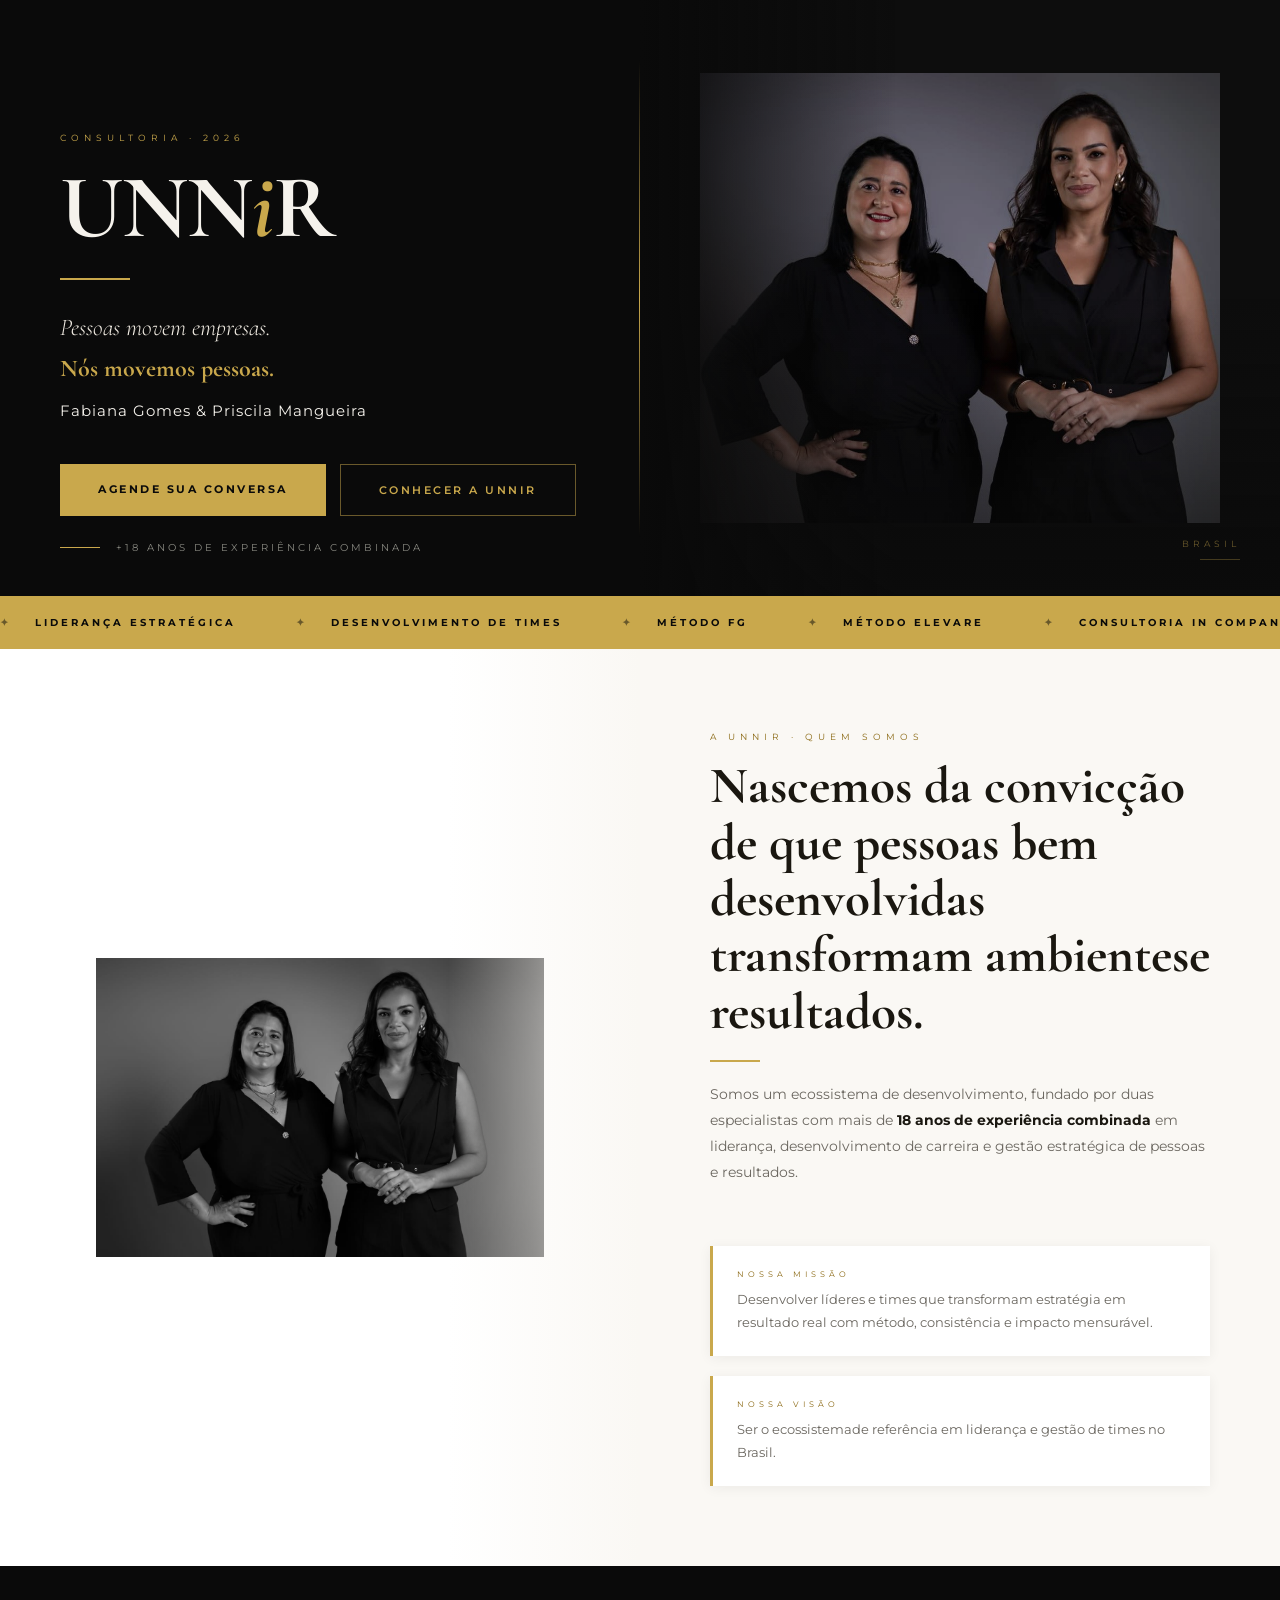
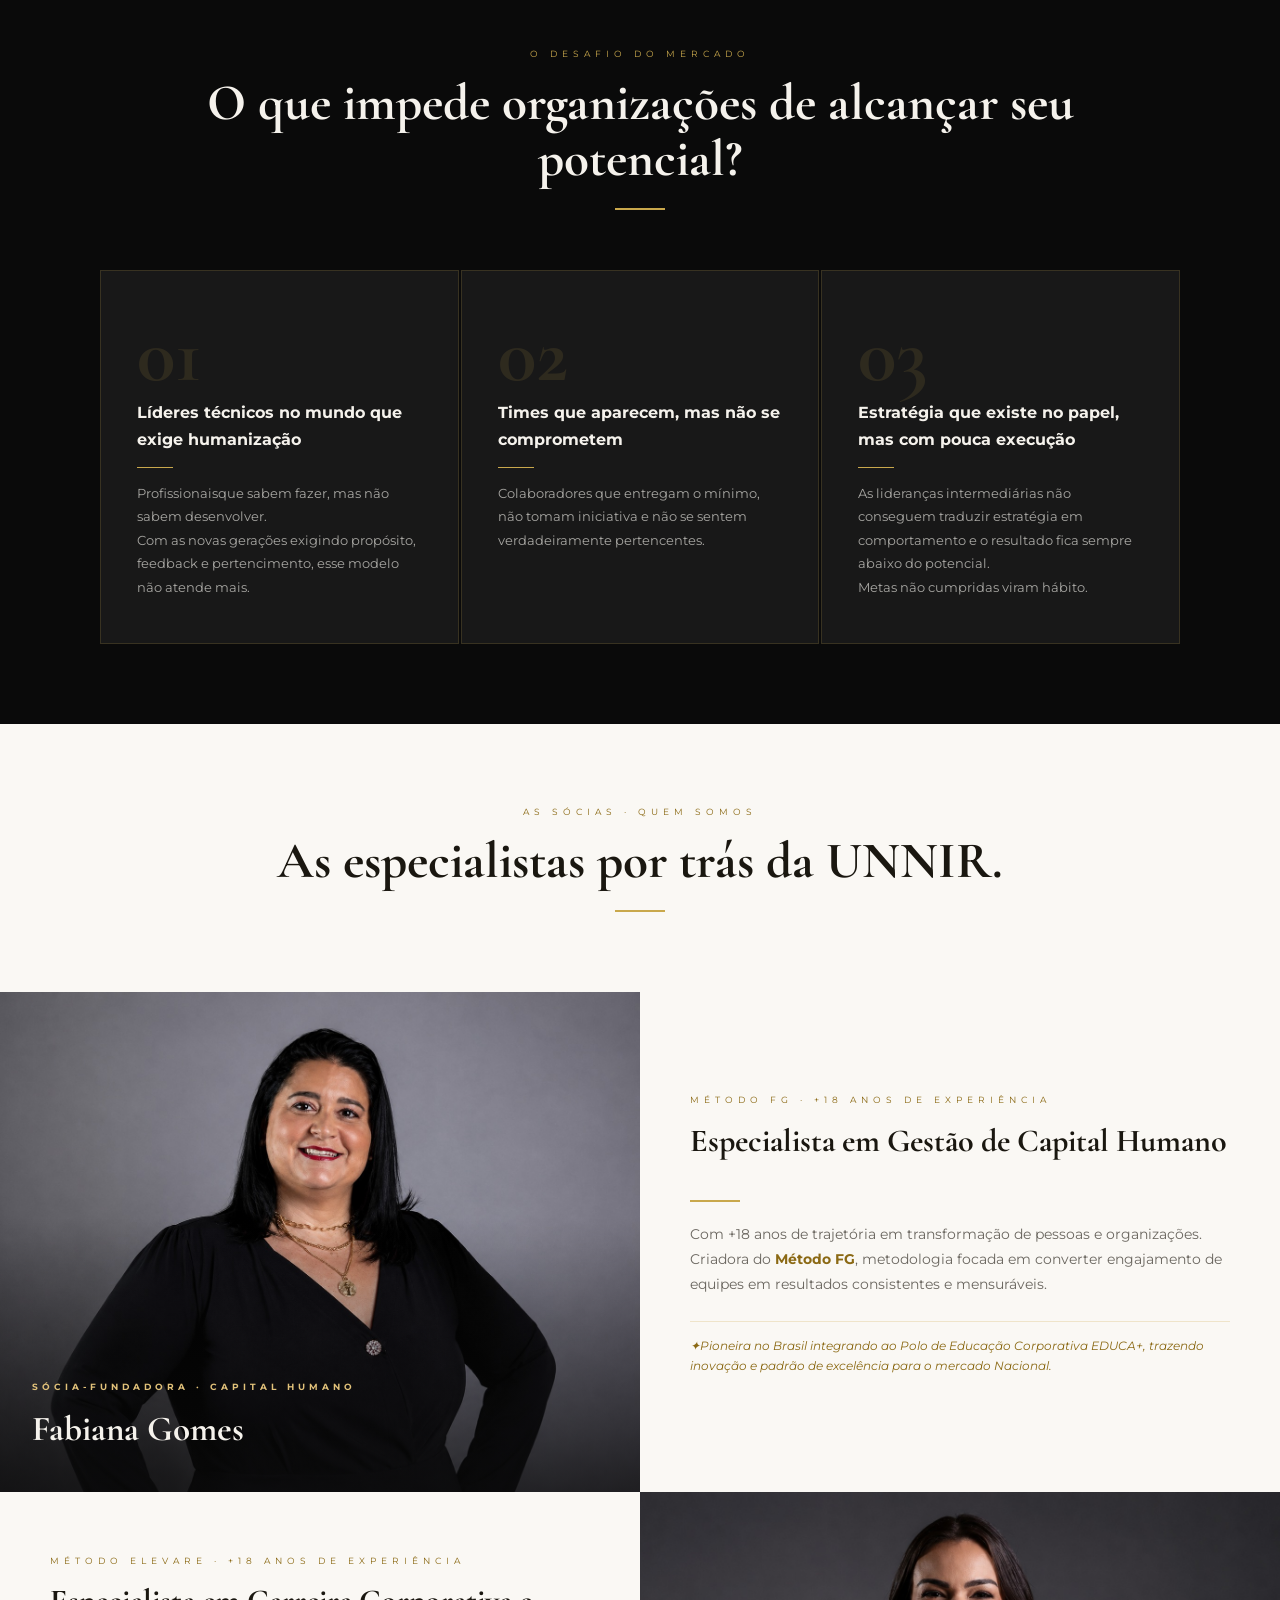
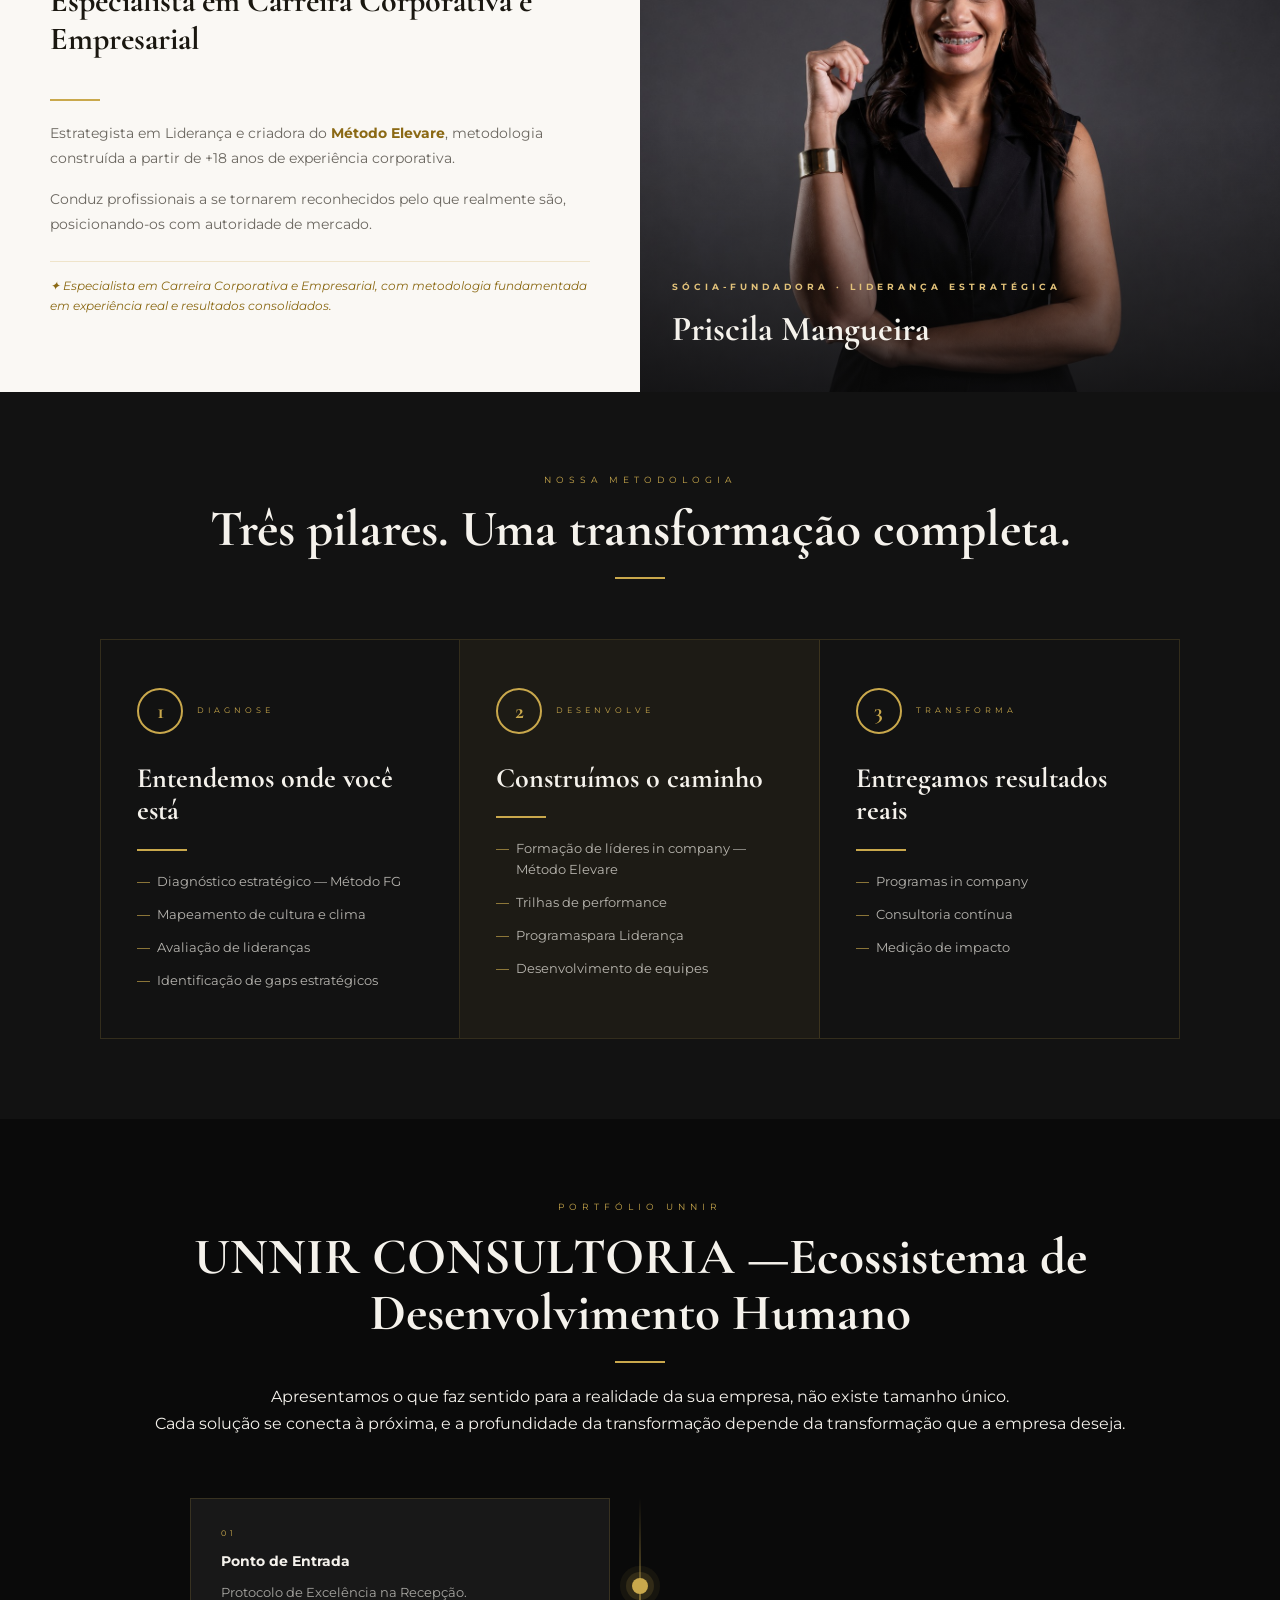
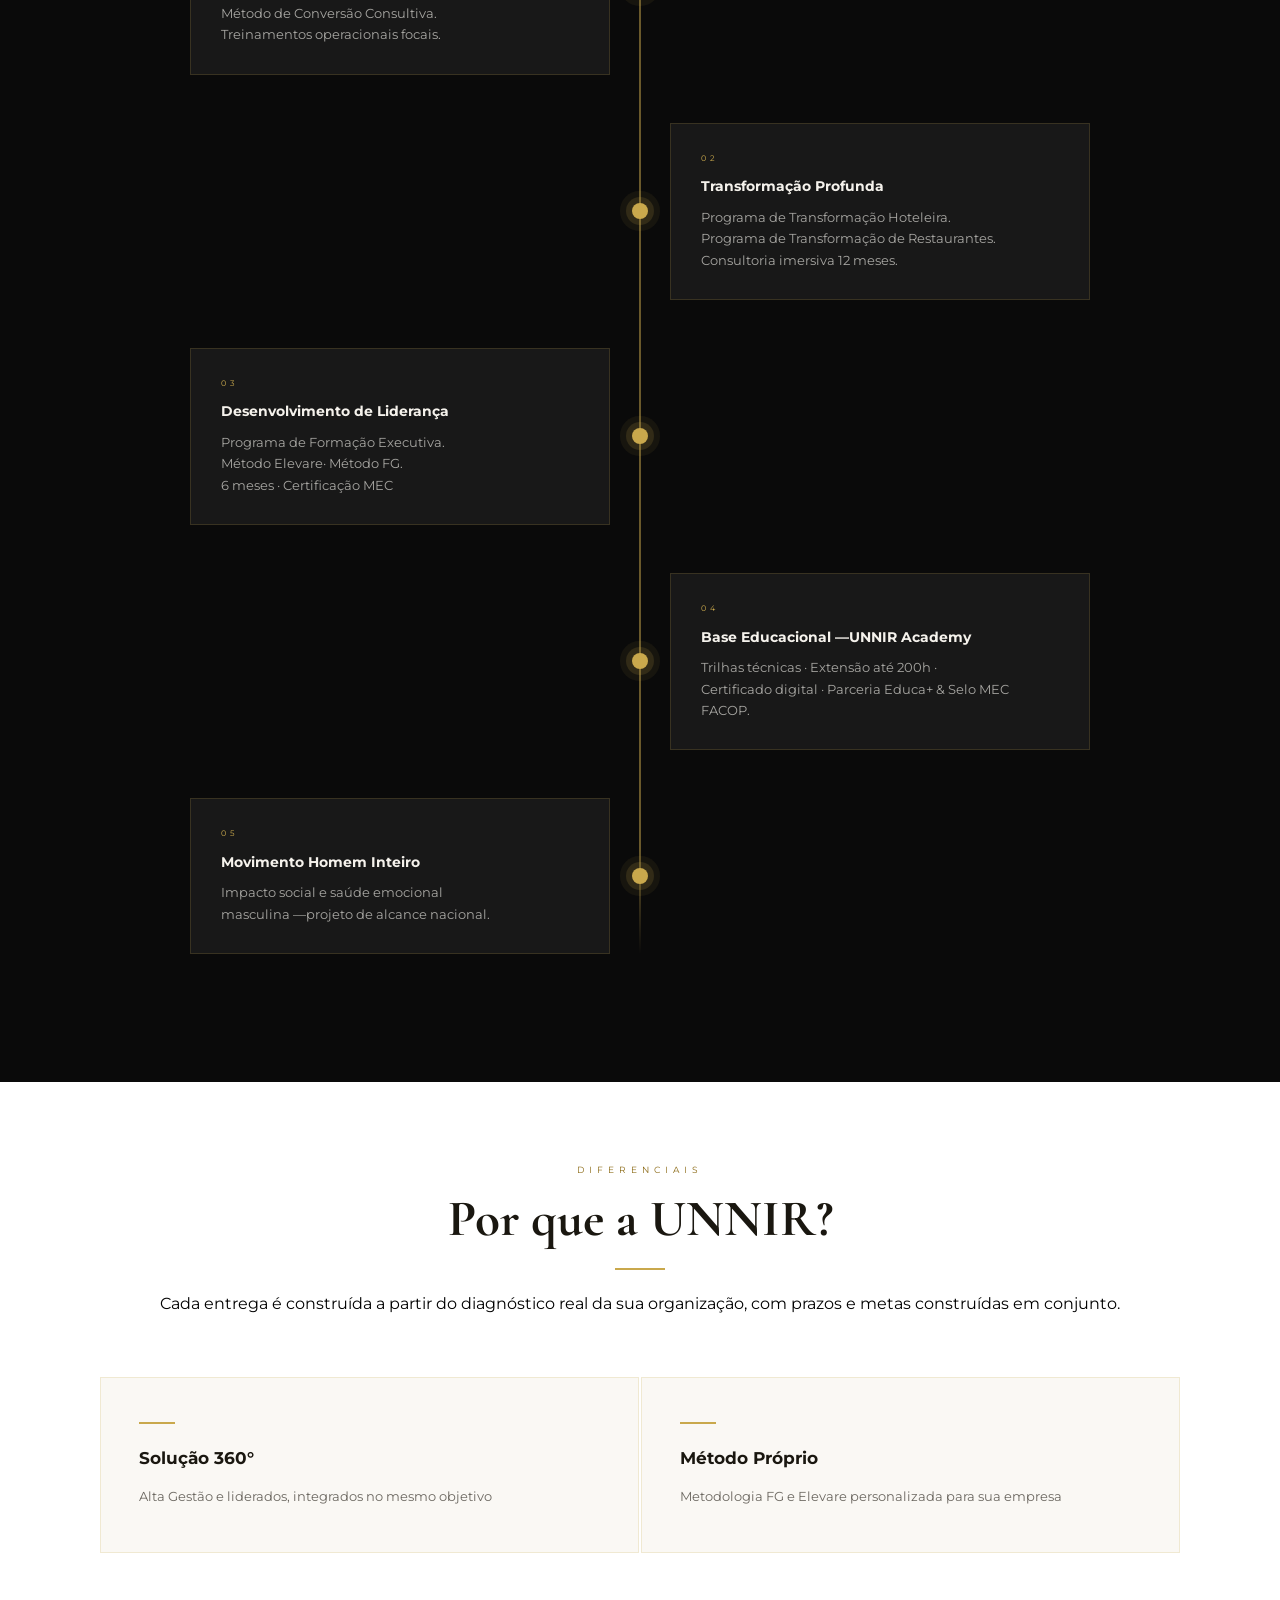
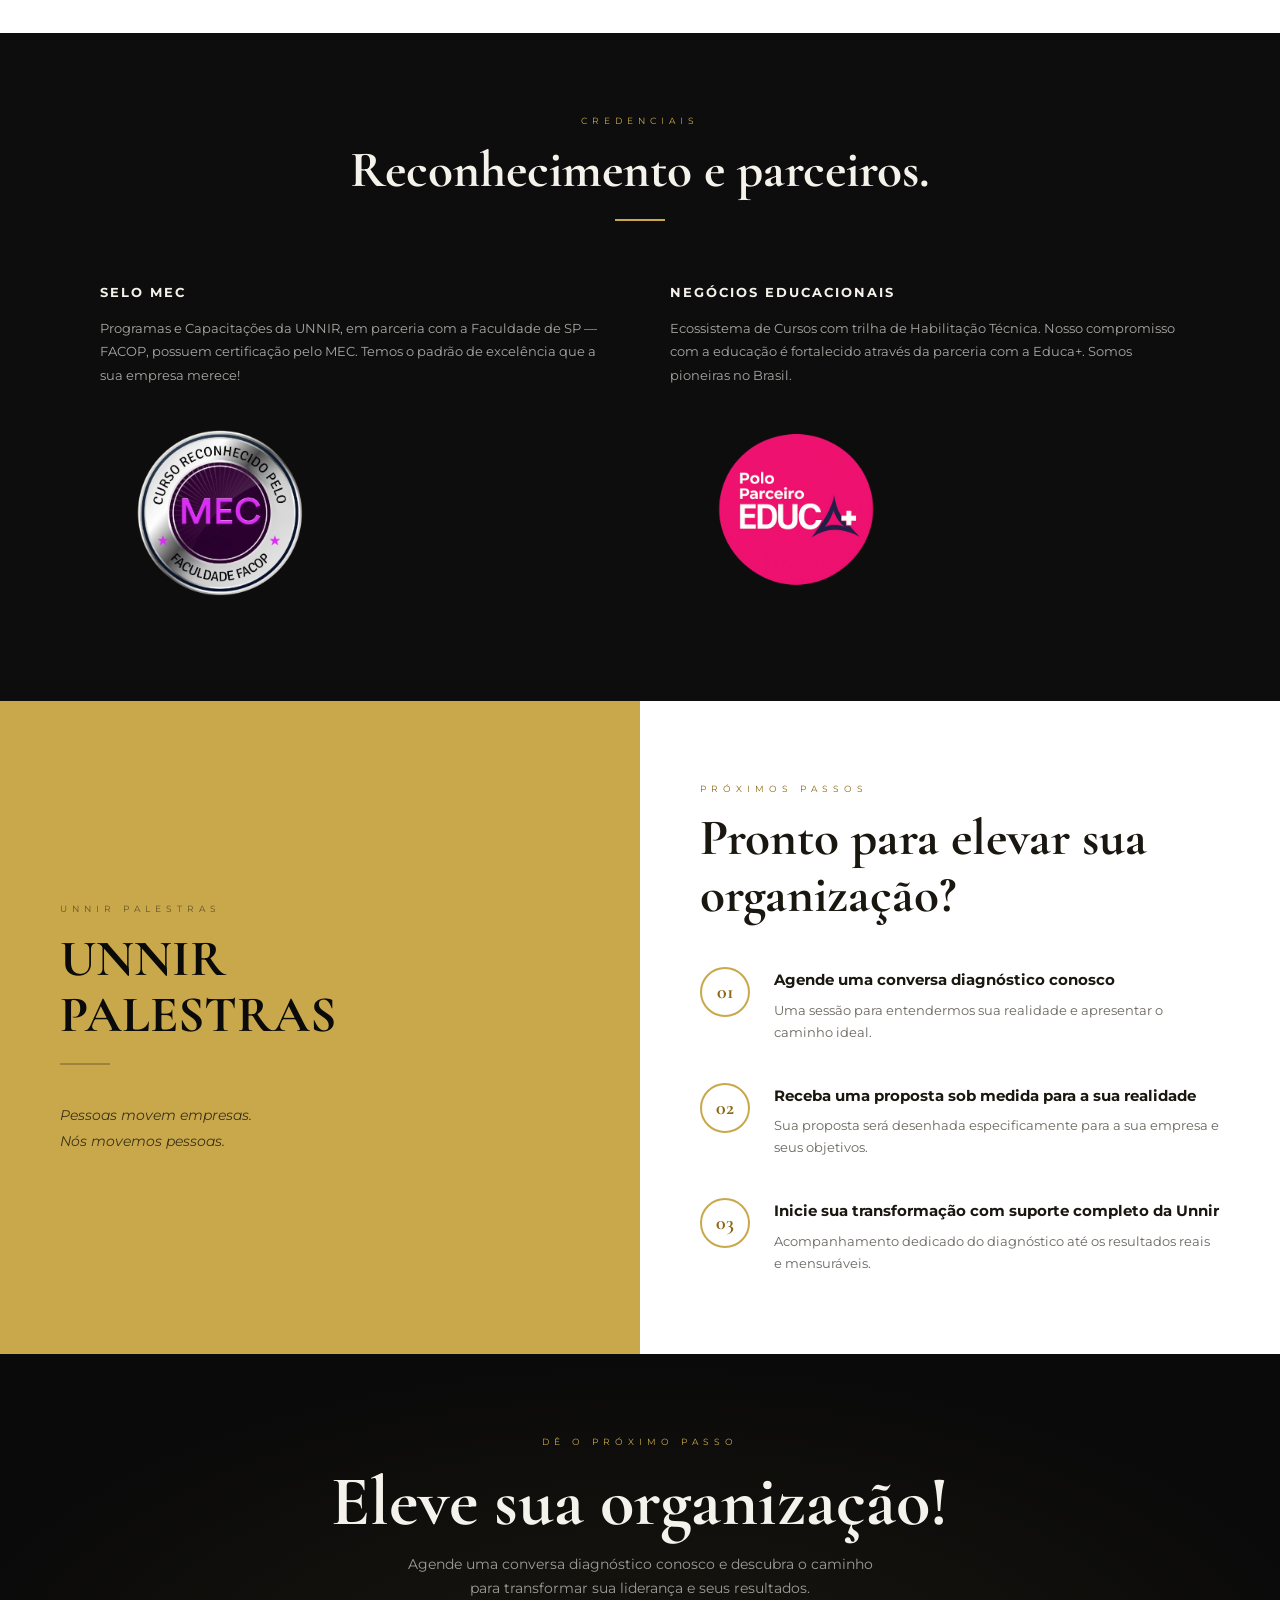
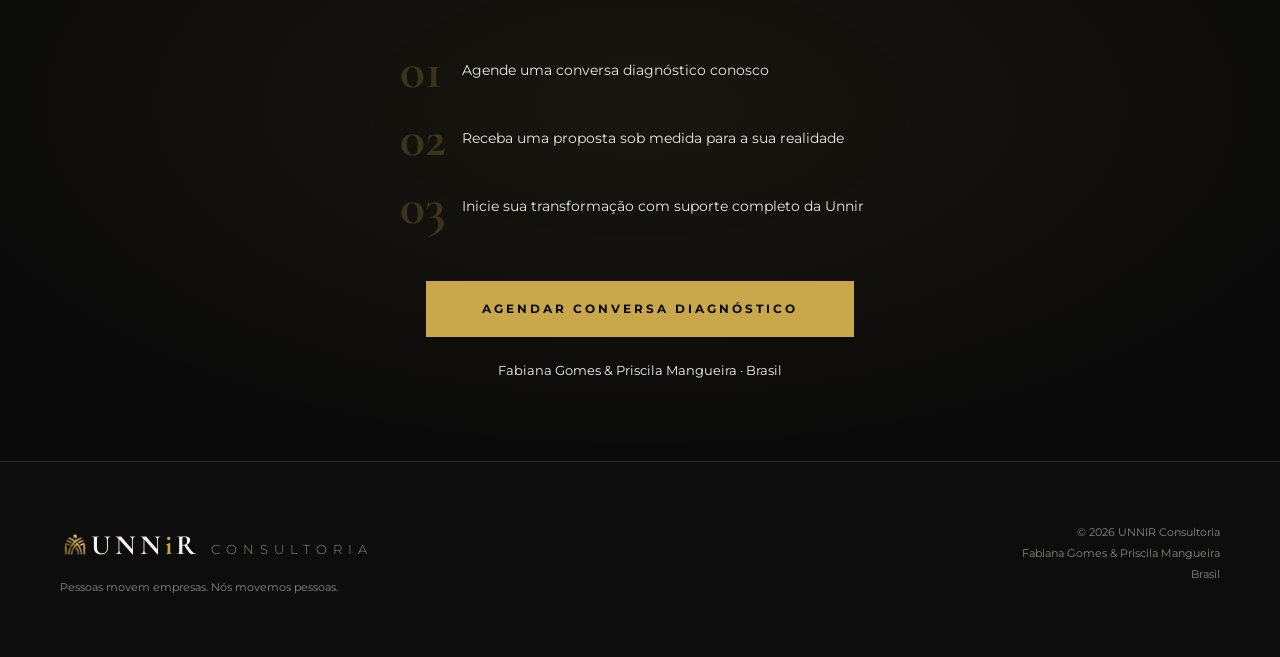
==== commit 9ccb1862: "Atualização feedback 1.	considerar páginas 01 até 07, pois atualizamos nosso portfolio 2.	onde tiver" ====
--- a/index.html
+++ b/index.html
@@ -40,12 +40,10 @@
 
       <!-- =====================================================
            HERO DIREITA: LOGO DA UNNIR
-           Para colocar a logo: troque o src abaixo pelo caminho da sua imagem.
-           Exemplo: src="imagens/logo-unnir.png"
            ===================================================== -->
       <div class="hero-right">
         <img
-          src="img/img05-removebg-preview.png"
+          src="img/pessoasajust.jpeg"
           alt="UNNIR Consultoria"
           class="hero-logo-img"
           onerror="
@@ -115,7 +113,7 @@
             z-index: 3;
           "
         >
-          <div
+          <div class="brasil"
             style="
               font-size: 9px;
               letter-spacing: 4px;
@@ -123,9 +121,9 @@
               color: rgba(201, 168, 76, 0.5);
             "
           >
-            Natal · RN · Brasil
-          </div>
-          <div
+            Brasil
+          </div>
+          <div class="traco"
             style="
               width: 40px;
               height: 1px;
@@ -159,9 +157,6 @@
       <div class="split">
         <!-- =====================================================
              LOGO UNNIR (seção Quem Somos)
-             Para colocar a logo: troque o src abaixo.
-             Exemplo: src="imagens/logo-unnir-dark.png"
-             (use versão escura/colorida da logo, pois o fundo é branco)
              ===================================================== -->
         <div class="split-img reveal-l">
           <div class="split-img-inner">
@@ -212,11 +207,10 @@
         <div class="split-content reveal-r">
           <p class="eyebrow">A UNNIR · Quem Somos</p>
           <h2 class="sec-title" style="color: var(--light-text)">
-            Nascemos da convicção de que pessoas bem desenvolvidas transformam
-            organizações.
+            Nascemos da convicção de que pessoas bem desenvolvidas transformam ambientese resultados.
           </h2>
           <div class="gold-bar"></div>
-          <p
+          <p class="text-j"
             style="
               font-size: 14px;
               color: var(--light-muted);
@@ -243,23 +237,22 @@
             <div class="about-card">
               <div class="about-card-label">Nossa visão</div>
               <div class="about-card-text">
-                Ser a consultoria de referência em liderança e gestão de pessoas
-                no Brasil.
-              </div>
-            </div>
-            <div class="about-card">
+                Ser o ecossistemade referência em liderança e gestão de times no Brasil.
+              </div>
+            </div>
+             <!--<div class="about-card">
               <div class="about-card-label">Formato de atuação</div>
               <div class="about-card-text">
                 Híbrido · Presencial e Online — atendemos empresas em todo o
                 Brasil.
               </div>
-            </div>
+            </div> -->
           </div>
         </div>
       </div>
     </section>
 
-    <!-- CHALLENGE — escuro -->
+    <!-- DESAFIO DE MERCADO -->
     <section id="challenge">
       <div class="wrap">
         <div class="challenge-header reveal">
@@ -272,36 +265,39 @@
         <div class="challenge-grid">
           <div class="c-card reveal">
             <div class="c-num">01</div>
-            <h3 class="c-title">Líderes que executam, não estrategizam</h3>
+            <h3 class="c-title">Líderes técnicos no mundo que exige humanização</h3>
             <div class="c-rule"></div>
             <p class="c-text">
-              Profissionais técnicos promovidos sem preparo para liderar com
-              visão e posicionamento estratégico.
+             Profissionaisque sabem fazer, mas não sabem desenvolver.
+            </p>
+             <p class="c-text">
+             Com as novas gerações exigindo propósito, feedback e pertencimento, esse modelo não atende mais.
             </p>
           </div>
           <div class="c-card reveal">
             <div class="c-num">02</div>
-            <h3 class="c-title">RH desconectado da estratégia</h3>
+            <h3 class="c-title">Times que aparecem, mas não se comprometem</h3>
             <div class="c-rule"></div>
             <p class="c-text">
-              Gestão de pessoas tratada como suporte operacional, não como motor
-              de resultado e crescimento.
+              Colaboradores que entregam o mínimo, não tomam iniciativa e não se sentem verdadeiramente pertencentes. 
             </p>
           </div>
           <div class="c-card reveal">
             <div class="c-num">03</div>
-            <h3 class="c-title">Alta performance sem cultura de liderança</h3>
+            <h3 class="c-title">Estratégia que existe no papel, mas com pouca execução</h3>
             <div class="c-rule"></div>
             <p class="c-text">
-              Times que entregam resultado mas não constroem sucessores nem
-              sustentam crescimento a longo prazo.
+              As lideranças intermediárias não conseguem traduzir estratégia em comportamento e o resultado fica sempre abaixo do potencial. 
+            </p>
+            <p class="c-text">
+              Metas não cumpridas viram hábito. 
             </p>
           </div>
         </div>
       </div>
     </section>
 
-    <!-- PARTNERS — SEÇÃO CLARA -->
+    <!--SOCIAS -->
     <section id="partners">
       <div class="partners-header wrap reveal">
         <p class="eyebrow" style="text-align: center">As Sócias · Quem Somos</p>
@@ -320,12 +316,9 @@
           <div class="partner-photo-inner" style="background: #e8e2d8">
             <!-- =====================================================
                  FOTO DA FABIANA GOMES
-                 Para colocar a foto: troque o src abaixo.
-                 Exemplo: src="imagens/fabiana-gomes.jpg"
-                 Tamanho recomendado: 800x1000px (retrato), JPG ou PNG
                  ===================================================== -->
             <img
-              src="img/pessoas.jpeg"
+              src="img/fabiana-img.jpeg"
               alt="Fabiana Gomes"
               class="partner-real-photo"
               onerror="
@@ -377,17 +370,9 @@
             <strong>Método FG</strong>, metodologia focada em converter
             engajamento de equipes em resultados consistentes e mensuráveis.
           </p>
-          <p class="partner-bio">
-            Com vasta experiência em desenvolvimento de lideranças, atua na
-            transição de uma cultura operacional para uma cultura de performance
-            estratégica e humanizada. Formações em Gestão Comercial, Coach com
-            formação em PNL, método FRST - Falconi Road of Skills Talents,
-            Direito, entre outros cursos voltados para transformar lugares e
-            pessoas.
-          </p>
           <div class="partner-highlight">
-            ✦ Pioneira em Natal no Polo de Educação Corporativa EDUCA+, trazendo
-            inovação e padrão de excelência para o mercado local.
+            ✦Pioneira no Brasil integrando ao Polo de Educação Corporativa EDUCA+, trazendo
+            inovação e padrão de excelência para o mercado Nacional.
           </div>
         </div>
       </div>
@@ -406,21 +391,15 @@
               color: var(--light-text);
             "
           >
-            Especialista em Carreira e Liderança Estratégica
+            Especialista em Carreira Corporativa e Empresarial
           </h3>
           <div class="gold-bar"></div>
           <p class="partner-bio">
-            Estrategista em Liderança, Palestrante e criadora do
-            <strong>Método Elevare</strong>, uma metodologia própria, construída
-            a partir de +18 anos de experiência corporativa e fundamentada em
-            métodos consolidados de desenvolvimento humano e liderança
-            estratégica.
+            Estrategista em Liderança e criadora do
+            <strong>Método Elevare</strong>, metodologia construída a partir de +18 anos de experiência corporativa.
           </p>
           <p class="partner-bio">
-            Conduz profissionais a se tornarem reconhecidos pelo que realmente
-            são, posicionando-os com autoridade de mercado e na carreira,
-            conscientes das suas forças e do impacto que geram através das
-            pessoas e dos resultados consolidados.
+            Conduz profissionais a se tornarem reconhecidos pelo que realmente são, posicionando-os com autoridade de mercado.
           </p>
           <div class="partner-highlight">
             ✦ Especialista em Carreira Corporativa e Empresarial, com
@@ -432,12 +411,9 @@
           <div class="partner-photo-inner" style="background: #dde5e0">
             <!-- =====================================================
                  FOTO DA PRISCILA MANGUEIRA
-                 Para colocar a foto: troque o src abaixo.
-                 Exemplo: src="imagens/priscila-mangueira.jpg"
-                 Tamanho recomendado: 800x1000px (retrato), JPG ou PNG
                  ===================================================== -->
             <img
-              src="img/pessoas.jpeg"
+              src="img/priscila.jpeg"
               alt="Priscila Mangueira"
               class="partner-real-photo"
               onerror="
@@ -472,7 +448,7 @@
       </div>
     </section>
 
-    <!-- METHOD — escuro -->
+    <!-- METODOLOGIA -->
     <section id="method">
       <div class="wrap">
         <div class="method-header reveal">
@@ -505,7 +481,7 @@
             <ul class="m-list">
               <li>Formação de líderes in company — Método Elevare</li>
               <li>Trilhas de performance</li>
-              <li>Mentoria coletiva e sessão individual</li>
+              <li>Programaspara Liderança</li>
               <li>Desenvolvimento de equipes</li>
             </ul>
           </div>
@@ -526,25 +502,29 @@
       </div>
     </section>
 
-    <!-- ROADMAP — escuro -->
+    <!--PORTIFOLIO-->
     <section id="roadmap">
       <div class="wrap">
         <div class="roadmap-header reveal">
           <p class="eyebrow" style="text-align: center">
-            Sua Rota de Crescimento
+            Portfólio Unnir
           </p>
-          <h2 class="sec-title">Como funciona a jornada UNNIR.</h2>
+          <h2 class="sec-title">UNNIR CONSULTORIA —Ecossistema de Desenvolvimento Humano</h2>
           <div class="gold-bar c"></div>
+          <p style="color: var(--white);">Apresentamos o que faz sentido para a realidade da sua empresa, não existe tamanho único.</p>
+         <p style="color: var(--white); margin-bottom: 20px;">Cada solução se conecta à próxima, e a profundidade da transformação depende da transformação que a empresa deseja.</p>
         </div>
         <div class="road-track">
           <div class="road-row reveal">
             <div class="road-card-left">
               <div class="road-card">
-                <div class="road-card-label">Passo 01</div>
-                <h4>Conversa Diagnóstico</h4>
+                <div class="road-card-label">01</div>
+                <h4>Ponto de Entrada</h4>
                 <p>
-                  Sessão inicial para entender a realidade da sua organização,
-                  desafios e objetivos estratégicos.
+                  Protocolo de Excelência na Recepção. <br> Método de Conversão Consultiva.
+                </p>
+                 <p>
+                 Treinamentos operacionais focais.
                 </p>
               </div>
             </div>
@@ -556,11 +536,13 @@
             <div class="road-dot-col"><div class="road-dot"></div></div>
             <div class="road-card-right">
               <div class="road-card">
-                <div class="road-card-label">Passo 02</div>
-                <h4>Diagnóstico Estratégico — Método FG</h4>
+                <div class="road-card-label">02</div>
+                <h4>Transformação Profunda</h4>
                 <p>
-                  Mapeamento profundo da realidade atual: posicionamento,
-                  lideranças, cultura e gaps estratégicos.
+                  Programa de Transformação Hoteleira. <br> Programa de Transformação de Restaurantes.
+                </p>
+                <p>
+                  Consultoria imersiva 12 meses.
                 </p>
               </div>
             </div>
@@ -568,11 +550,13 @@
           <div class="road-row reveal">
             <div class="road-card-left">
               <div class="road-card">
-                <div class="road-card-label">Passo 03</div>
-                <h4>Plano de Ação Personalizado</h4>
+                <div class="road-card-label">03</div>
+                <h4>Desenvolvimento de Liderança</h4>
                 <p>
-                  Definição do caminho estratégico com metas, prazos e entregas
-                  construídas em conjunto.
+                  Programa de Formação Executiva. <br> Método Elevare· Método FG.
+                </p>
+                <p>
+                  6 meses · Certificação MEC
                 </p>
               </div>
             </div>
@@ -584,11 +568,10 @@
             <div class="road-dot-col"><div class="road-dot"></div></div>
             <div class="road-card-right">
               <div class="road-card">
-                <div class="road-card-label">Passo 04</div>
-                <h4>Formação de Líderes — Método Elevare</h4>
+                <div class="road-card-label">04</div>
+                <h4>Base Educacional —UNNIR Academy</h4>
                 <p>
-                  Programa in company para desenvolver líderes com visão
-                  estratégica, engajamento e resultado real.
+                  Trilhas técnicas · Extensão até 200h · <br> Certificado digital · Parceria Educa+ & Selo MEC FACOP.
                 </p>
               </div>
             </div>
@@ -596,18 +579,17 @@
           <div class="road-row reveal">
             <div class="road-card-left">
               <div class="road-card">
-                <div class="road-card-label">Passo 05</div>
-                <h4>Mentoria e Acompanhamento</h4>
+                <div class="road-card-label">05</div>
+                <h4>Movimento Homem Inteiro</h4>
                 <p>
-                  Sessões individuais e coletivas com suporte direto, ajustes em
-                  tempo real e checkpoints periódicos.
+                  Impacto social e saúde emocional <br> masculina —projeto de alcance nacional.
                 </p>
               </div>
             </div>
             <div class="road-dot-col"><div class="road-dot"></div></div>
             <div class="road-spacer-right"></div>
           </div>
-          <div class="road-row reveal" style="margin-bottom: 0">
+          <!--<div class="road-row reveal" style="margin-bottom: 0">
             <div class="road-spacer-left"></div>
             <div class="road-dot-col"><div class="road-dot"></div></div>
             <div class="road-card-right">
@@ -619,14 +601,14 @@
                   planejamento da continuidade.
                 </p>
               </div>
-            </div>
+            </div> -->
           </div>
         </div>
       </div>
     </section>
 
-    <!-- SOLUTIONS — SEÇÃO CLARA -->
-    <section id="solutions">
+    <!-- PORTIFOLIO — SEÇÃO CLARA -->
+    <!--<section id="solutions">
       <div class="solutions-split">
         <div class="sol-left reveal-l">
           <p class="eyebrow">Portfólio de Serviços</p>
@@ -679,10 +661,10 @@
           </div>
         </div>
       </div>
-    </section>
-
-    <!-- PLANS — escuro -->
-    <section id="plans">
+    </section>-->
+
+    <!-- FORMATOS DE CONTRATO -->
+    <!--<section id="plans">
       <div class="wrap">
         <div class="plans-header reveal">
           <p class="eyebrow" style="text-align: center">
@@ -753,7 +735,7 @@
           </div>
         </div>
       </div>
-    </section>
+    </section> -->
 
     <!-- DIFFERENTIALS — SEÇÃO CLARA -->
     <section id="differentials">
@@ -767,25 +749,24 @@
             Por que a UNNIR?
           </h2>
           <div class="gold-bar c"></div>
+           <P style="color: black; margin-top: 10px;">Cada entrega é construída a partir do diagnóstico real da sua organização, com prazos e metas construídas em conjunto.</P>
         </div>
         <div class="diff-grid">
           <div class="d-card reveal">
             <span class="d-accent"></span>
             <h3 class="d-title">Solução 360°</h3>
             <p class="d-text">
-              Liderança e RH integrados em um único parceiro. Do diagnóstico à
-              transformação, sem fragmentação.
+              Alta Gestão e liderados, integrados no mesmo objetivo
             </p>
           </div>
           <div class="d-card reveal">
             <span class="d-accent"></span>
             <h3 class="d-title">Método Próprio</h3>
             <p class="d-text">
-              Metodologia exclusiva focada no desenvolvimento de líderes e seus
-              liderados, com objetivo direcionado às metas da empresa.
-            </p>
-          </div>
-          <div class="d-card reveal">
+             Metodologia FG e Elevare personalizada para sua empresa
+            </p>
+          </div>
+          <!--<div class="d-card reveal">
             <span class="d-accent"></span>
             <h3 class="d-title">Presencial e Online</h3>
             <p class="d-text">
@@ -801,12 +782,12 @@
               diagnóstico real da sua organização, com prazos e metas em
               conjunto.
             </p>
-          </div>
+          </div>-->
         </div>
       </div>
     </section>
 
-    <!-- BADGES — escuro -->
+    <!-- CREDENCIAIS -->
     <section id="badges">
       <div class="wrap">
         <div class="reveal" style="text-align: center">
@@ -816,65 +797,31 @@
         </div>
 
         <!-- =====================================================
-             LOGOS DE PARCEIROS (opcional)
-             Você pode adicionar logos dos seus parceiros aqui.
-             Exemplo:
-             <div class="badges-logos reveal">
-               <img src="imagens/logo-facop.png" alt="FACOP" style="height:48px; filter:brightness(0) invert(1); opacity:0.6;">
-               <img src="imagens/logo-educa.png" alt="Educa+" style="height:48px; filter:brightness(0) invert(1); opacity:0.6;">
-             </div>
+             LOGOS DE PARCEIROS
              ===================================================== -->
 
         <div class="badges-grid">
           <div class="reveal-l">
             <div class="b-col-title">Selo MEC</div>
             <p class="b-col-text">
-              Programas para lideranças, Cursos e Capacitações da UNNIR, em
+              Programas e Capacitações da UNNIR, em
               parceria com a Faculdade de SP — FACOP, possuem certificação pelo
               MEC. Temos o padrão de excelência que a sua empresa merece!
             </p>
             <div style="display: flex; gap: 12px; flex-wrap: wrap">
               <div class="badge-box">
-                <div class="bl">Curso Reconhecido pelo</div>
-                <div class="bm">MEC</div>
-                <div class="bs">FACULDADE FACOP</div>
-              </div>
-              <div class="badge-box">
-                <div class="bl">Habilitação Reconhecida pelo</div>
-                <div class="bm">MEC</div>
-                <div class="bs">FACULDADE FACOP</div>
+               <img src="img/curso-removebg-preview.png" alt="FACOP" style="height:200px;">
               </div>
             </div>
           </div>
           <div class="reveal-r">
             <div class="b-col-title">Negócios Educacionais</div>
             <p class="b-col-text">
-              Oferecemos um ecossistema de Negócios e Cursos Técnicos por
-              competência, incluindo o EJA. Nosso compromisso com a educação é
-              fortalecido através da parceria com a Educa+. Somos pioneiras em
-              Natal-RN.
-            </p>
-            <div
-              style="
-                display: flex;
-                gap: 14px;
-                align-items: center;
-                flex-wrap: wrap;
-              "
-            >
-              <div class="educa-pill">
-                <span>EDUC<span class="ep-plus">A</span>+</span>
-              </div>
-              <div
-                style="
-                  font-size: 12px;
-                  color: rgba(245, 242, 236, 0.6);
-                  max-width: 180px;
-                  line-height: 1.7;
-                "
-              >
-                Educação conecta, prepara com oportunidade. Pioneiras em
-                Natal-RN.
+              Ecossistema de Cursos com trilha de Habilitação Técnica. Nosso compromisso com a educação é
+              fortalecido através da parceria com a Educa+. Somos pioneiras no Brasil.
+            </p>
+           <div class="badge-box">
+               <img src="img/educamais.png" alt="EDUCA+" style="height:200px;">
               </div>
             </div>
           </div>
@@ -882,7 +829,7 @@
       </div>
     </section>
 
-    <!-- STEPS — SEÇÃO CLARA -->
+    <!-- PREVIA DO CTA — SEÇÃO CLARA -->
     <section id="steps">
       <div class="steps-split">
         <div class="steps-left reveal-l">
@@ -952,7 +899,7 @@
       ></div>
       <div class="cta-inner reveal">
         <p class="cta-eyebrow">Dê o Próximo Passo</p>
-        <h2 class="cta-title">Pronto para elevar sua organização?</h2>
+        <h2 class="cta-title">Eleve sua organização!</h2>
         <p class="cta-sub">
           Agende uma conversa diagnóstico conosco e descubra o caminho para
           transformar sua liderança e seus resultados.
@@ -981,8 +928,8 @@
           style="font-size: 12px; padding: 18px 56px; letter-spacing: 3px"
           >Agendar Conversa Diagnóstico</a
         >
-        <p style="margin-top: 22px; font-size: 11px; color: var(--muted)">
-          Fabiana Gomes &amp; Priscila Mangueira · Natal, RN
+        <p style="margin-top: 22px; font-size: 13px; color: var(--white)">
+          Fabiana Gomes &amp; Priscila Mangueira · Brasil
         </p>
       </div>
     </section>
@@ -991,7 +938,8 @@
     <footer>
       <div class="footer-inner">
         <div>
-          <div class="footer-logo">
+          
+          <div class="footer-logo"> <img style="height: 30px; margin-bottom: -6px; margin-right: -10px;" src="img/img05-removebg-preview.png" alt="logo">
             UNN<em>i</em>R
             <span
               style="
@@ -1010,7 +958,7 @@
         </div>
         <div class="footer-copy">
           © 2026 UNNIR Consultoria<br />Fabiana Gomes &amp; Priscila
-          Mangueira<br />Natal, RN · Brasil
+          Mangueira<br />Brasil
         </div>
       </div>
     </footer>
--- a/stilo.css
+++ b/stilo.css
@@ -156,8 +156,8 @@
   font-style: normal;
 }
 .hero-sub {
-  font-size: 12px;
-  color: var(--muted);
+  font-size: 15px;
+  color: var(--white);
   margin-bottom: 40px;
   opacity: 0;
   animation: fadeUp 0.7s 1s forwards;
@@ -278,6 +278,12 @@
     padding: 30px;
     height: 280px;
     object-fit: contain;
+  }
+  .brasil{
+    margin-right: 25px;
+  }
+  .traco{
+    display: none;
   }
 }
 
@@ -374,18 +380,20 @@
 }
 
 /* ========================================
-   TICKER STRIP
+   quem somos
    ======================================== */
 .strip {
   padding: 18px 0;
   background: var(--gold);
   overflow: hidden;
+  width: 100%;
 }
 .strip-inner {
   display: flex;
   gap: 60px;
   animation: ticker 30s linear infinite;
   white-space: nowrap;
+  width: max-content;
 }
 .strip span {
   font-size: 10px;
@@ -488,6 +496,9 @@
 }
 
 @media (max-width: 860px) {
+  .text-j{
+    text-align: justify;
+  }
   .split {
     grid-template-columns: 1fr;
   }
@@ -586,11 +597,12 @@
 }
 
 /* ========================================
-   PARTNERS — LIGHT SECTION
+   SOCIAS
    ======================================== */
 #partners {
   background: var(--light-bg);
   padding: 80px 0 0;
+  width: 100%;
   max-width: 1600px;
   margin: auto;
 }
@@ -683,7 +695,7 @@
   bottom: 32px;
   left: 32px;
   font-family: "Cormorant Garamond", serif;
-  font-size: 28px;
+  font-size: 35px;
   font-weight: 700;
   color: var(--white);
   z-index: 3;
@@ -745,10 +757,16 @@
     min-height: 340px;
     order: 1;
   }
+  .partner-content h3{
+    text-align: center;
+  }
   /* Garante que no mobile a foto sempre vem primeiro */
   .partner-block .partner-content {
     order: 2;
     padding: 36px 24px;
+  }
+  .partner-bio{
+    text-align: justify;
   }
   /* Segundo bloco (Priscila): reordena foto/texto no mobile */
   .partner-block:last-of-type .partner-photo-wrap {
@@ -865,7 +883,7 @@
 }
 
 /* ========================================
-   ROADMAP — dark
+   PORTIFOLIO
    ======================================== */
 #roadmap {
   background: var(--black);
@@ -1235,7 +1253,7 @@
 }
 
 /* ========================================
-   BADGES — dark
+   CREDENCIAIS
    ======================================== */
 #badges {
   background: var(--darker);
@@ -1261,9 +1279,7 @@
   margin-bottom: 24px;
 }
 .badge-box {
-  background: var(--card);
-  border: 1px solid var(--border);
-  padding: 22px 26px;
+  padding: 2px 26px;
   text-align: center;
   display: inline-flex;
   flex-direction: column;
@@ -1312,6 +1328,7 @@
   .badges-grid {
     grid-template-columns: 1fr;
     gap: 40px;
+    text-align: center;
   }
   .badge-box {
     width: 100%;
@@ -1319,7 +1336,7 @@
 }
 
 /* ========================================
-   STEPS — gold + light
+   PREVIA CTA
    ======================================== */
 #steps {
   background: var(--light-bg);
@@ -1405,6 +1422,14 @@
   .steps-split {
     grid-template-columns: 1fr;
   }
+  .steps-left{
+  place-items: center; 
+  text-align: center;
+
+  }
+  .eyebrow,.sec-title{
+    text-align: center;
+  }
   .steps-left,
   .steps-right {
     padding: 50px 24px;
@@ -1417,7 +1442,7 @@
 }
 
 /* ========================================
-   CTA BANNER — dark
+   CTA 
    ======================================== */
 #cta {
   position: relative;
@@ -1589,8 +1614,13 @@
   footer {
     padding: 40px 20px;
   }
+  .footer-tag{
+    text-align: center;
+
+   }
   .footer-copy {
-    text-align: left;
+    text-align: center;
+    margin-left: 60px;
   }
 }
 
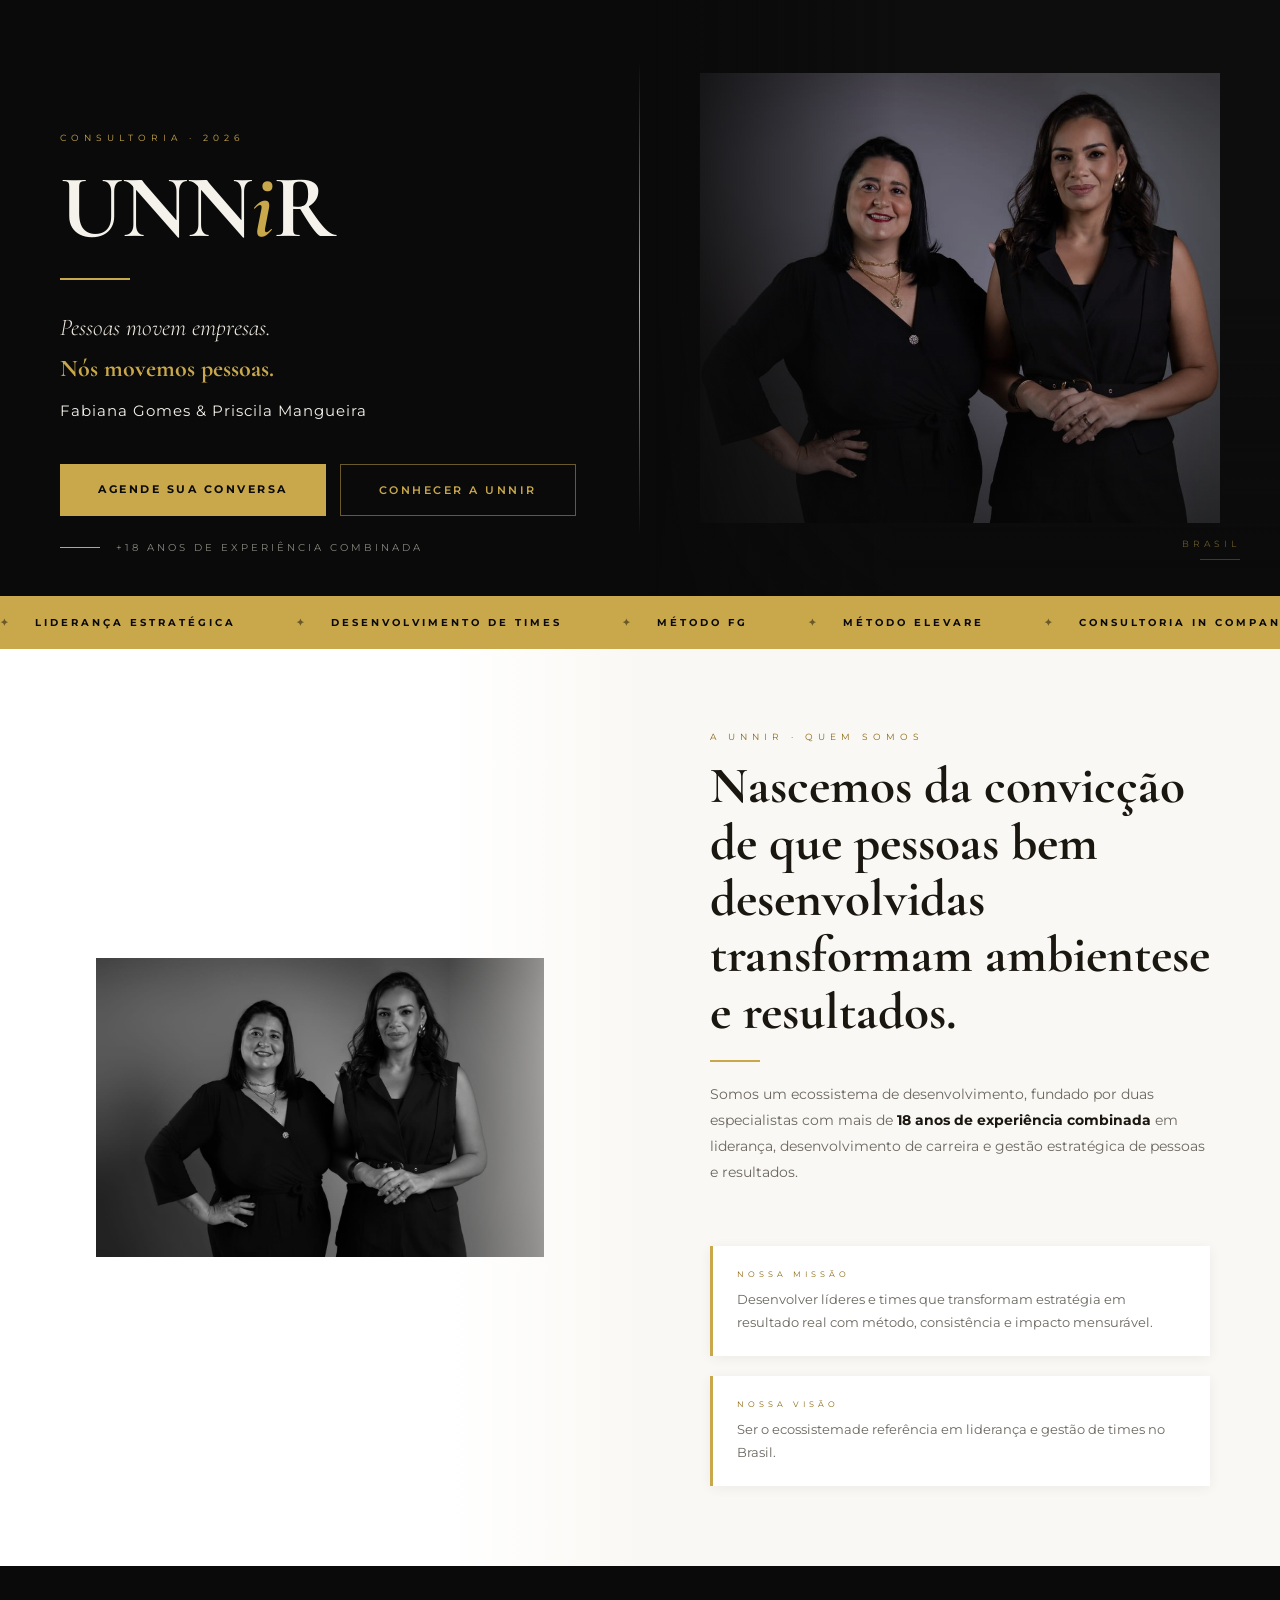
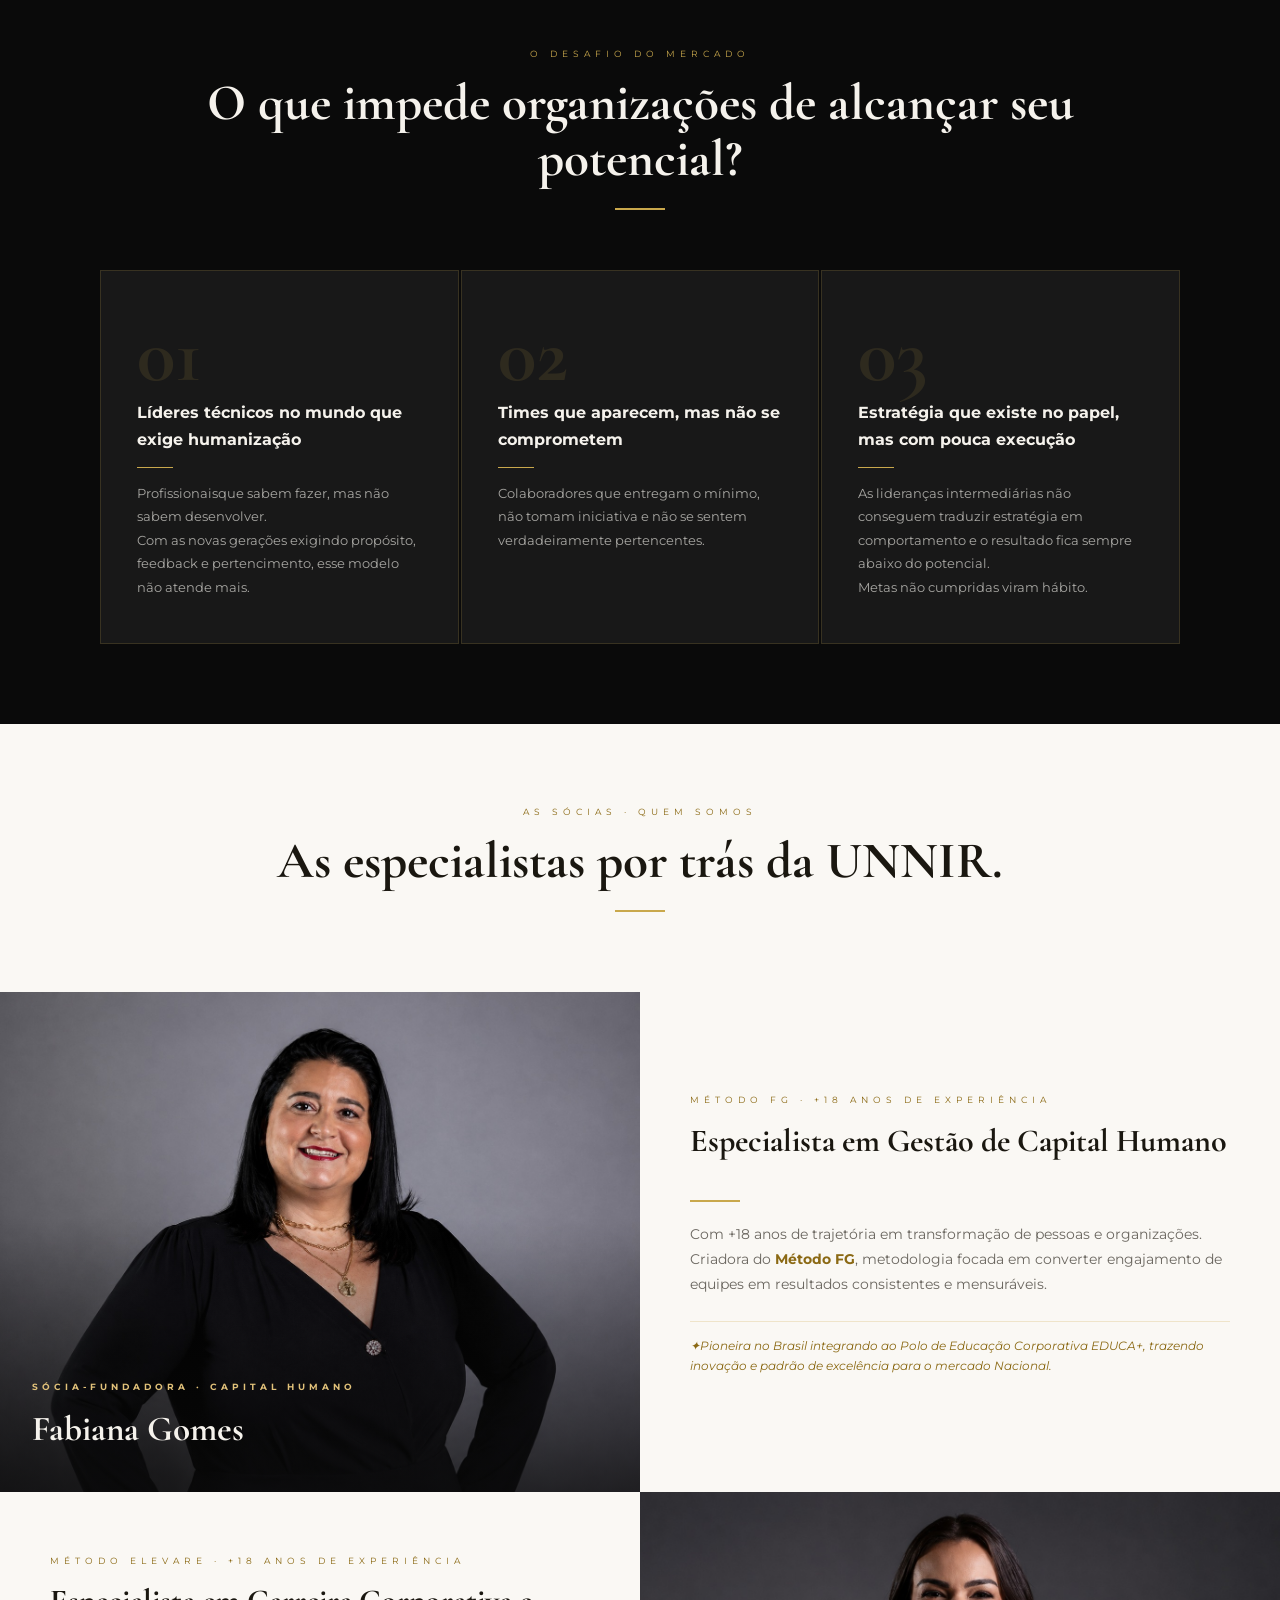
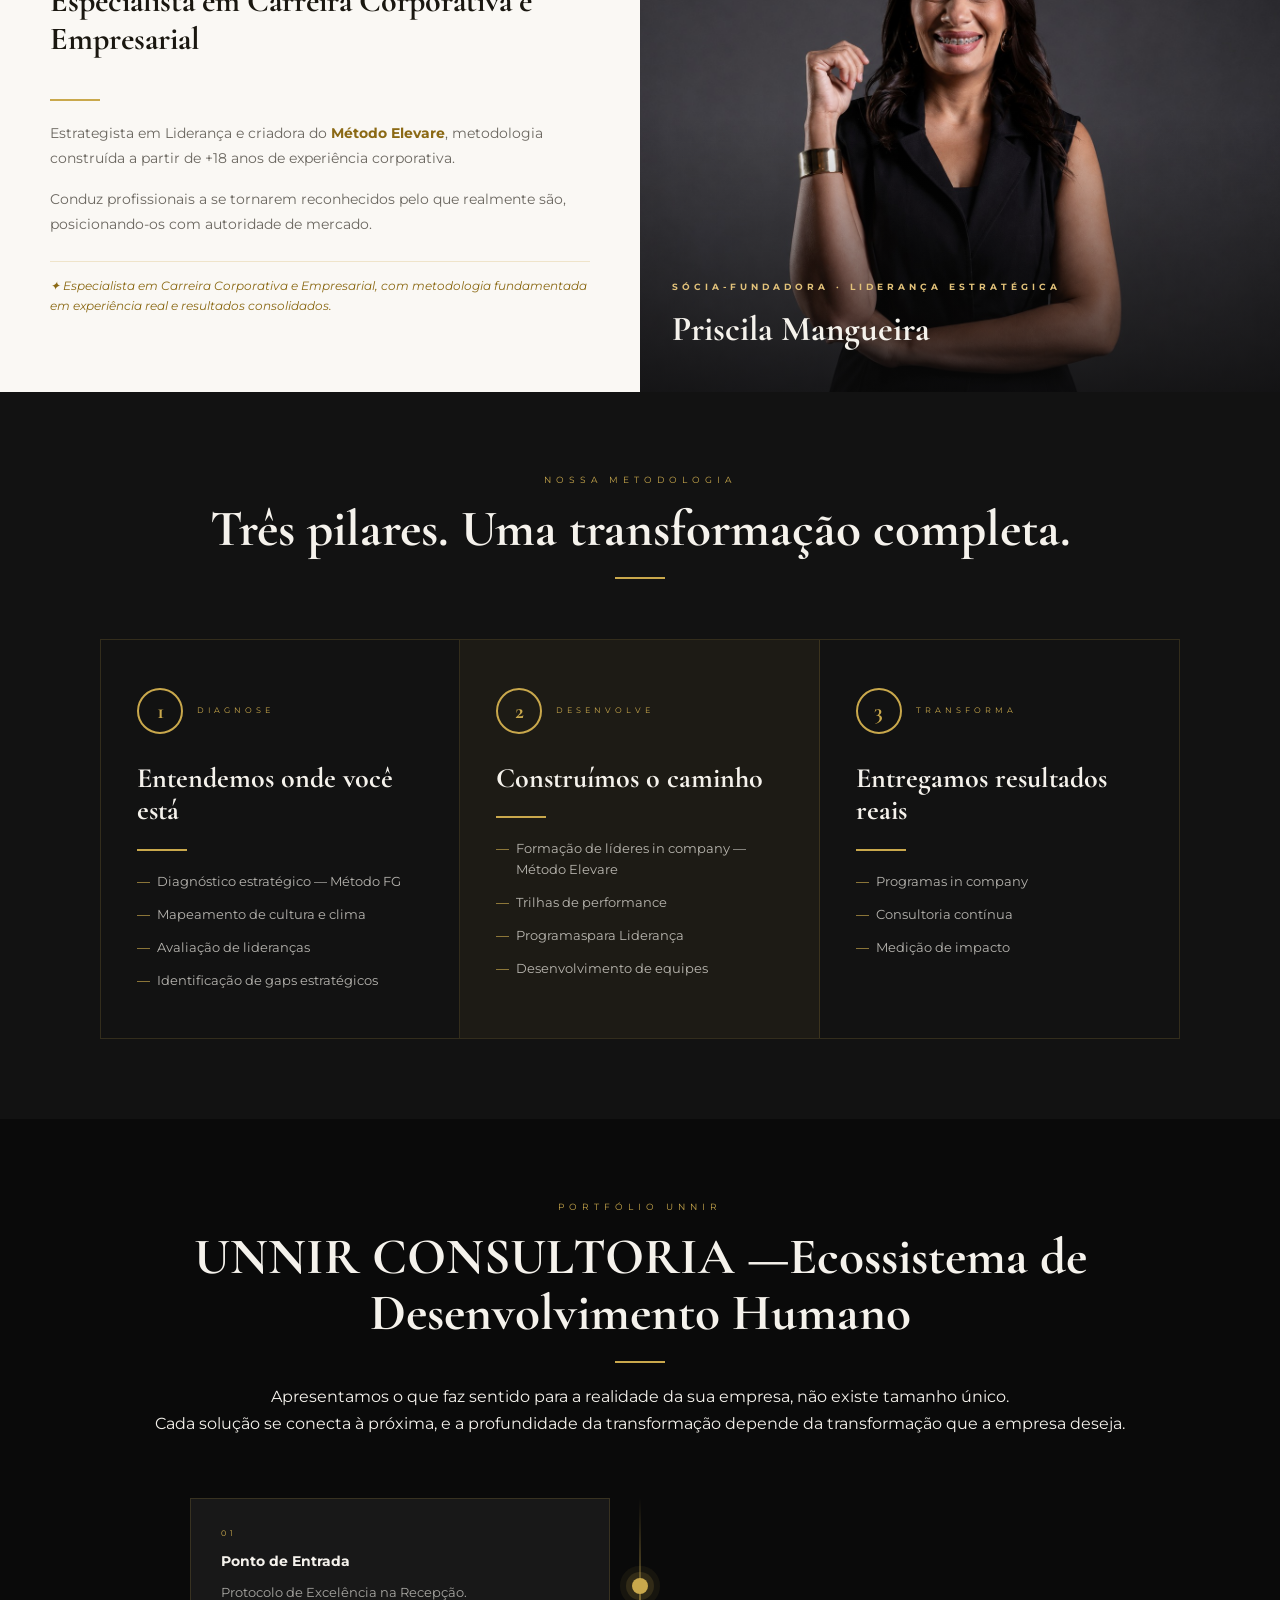
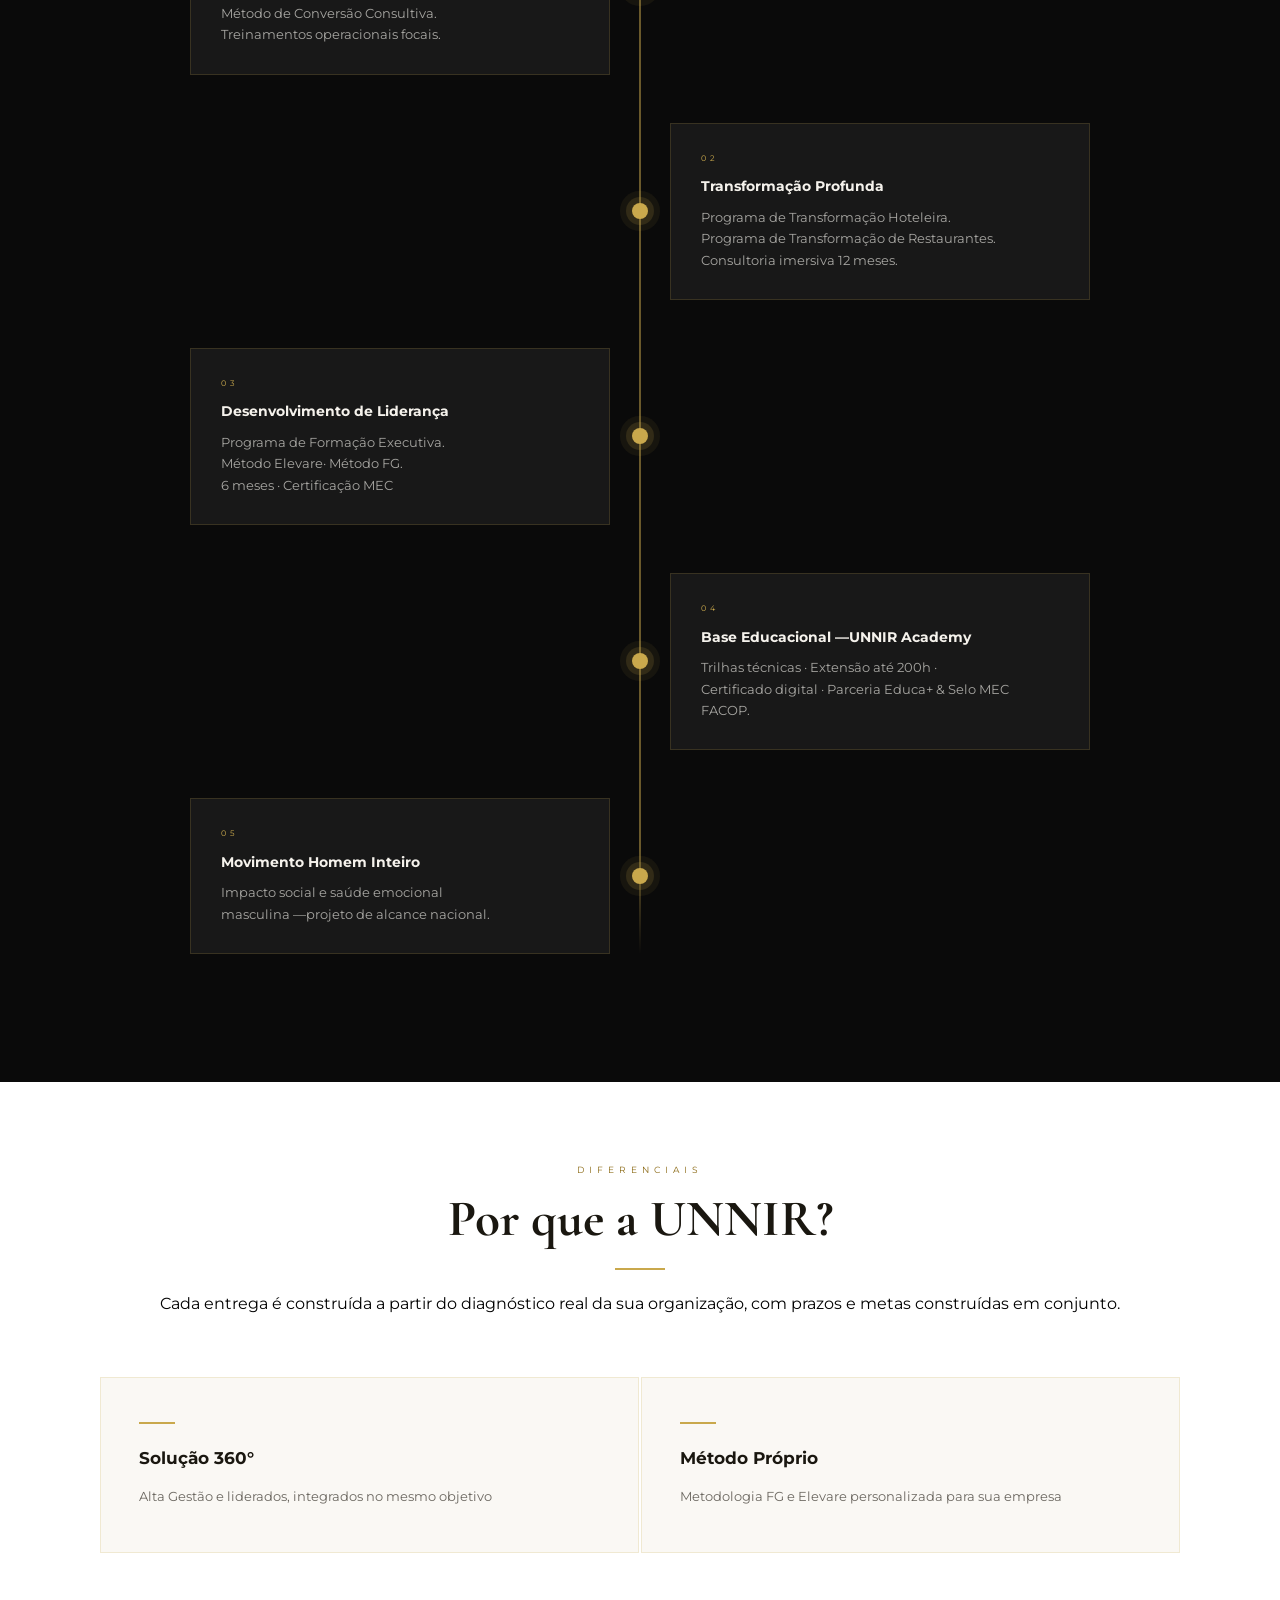
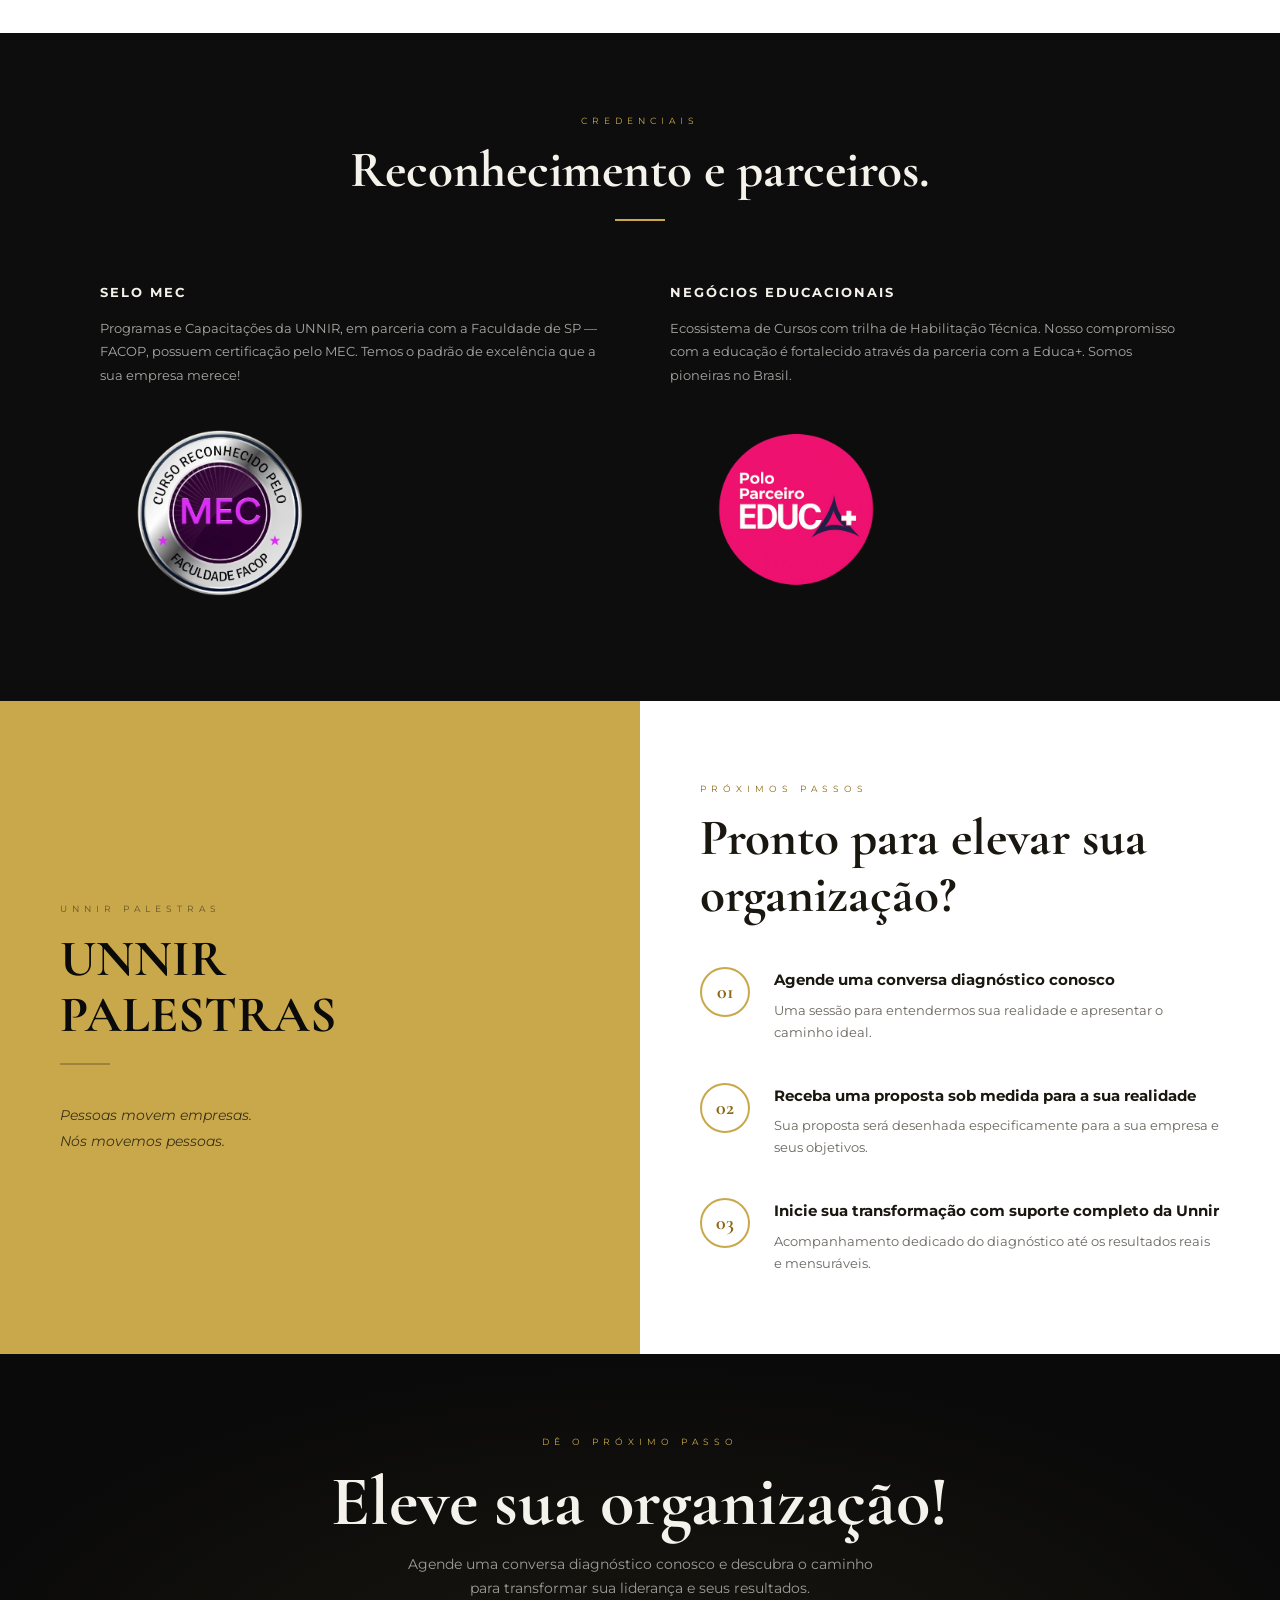
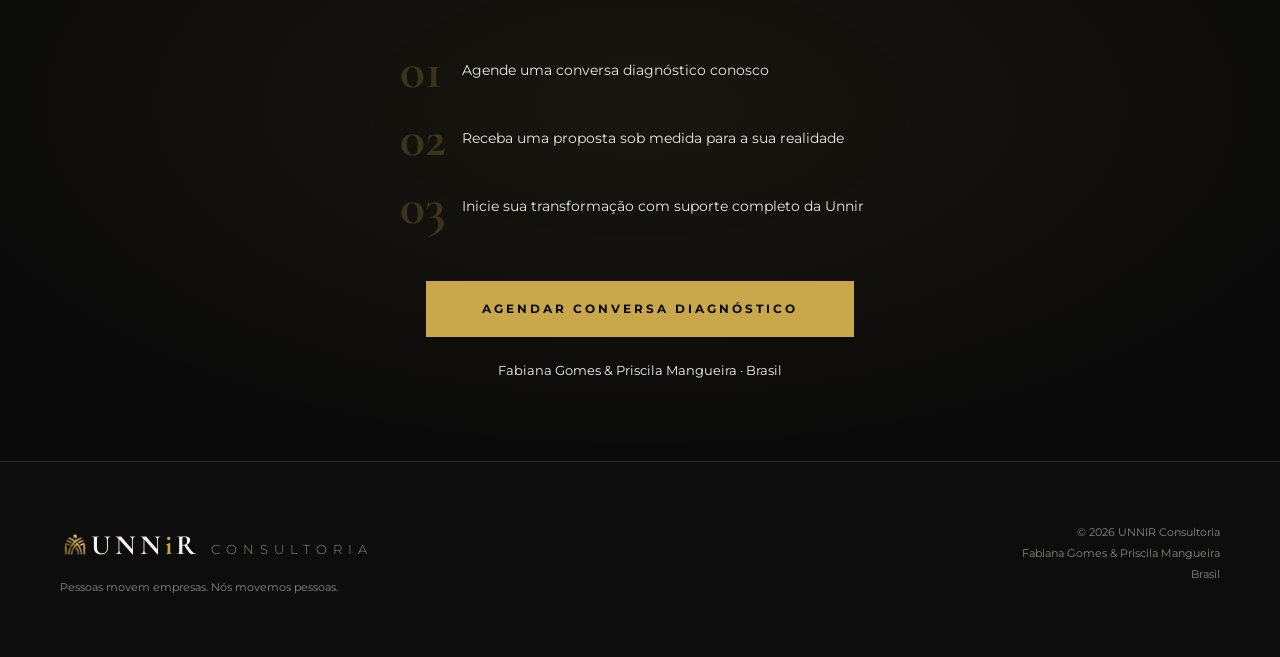
==== commit a95108d3: "ajustando responsividade" ====
--- a/index.html
+++ b/index.html
@@ -207,7 +207,7 @@
         <div class="split-content reveal-r">
           <p class="eyebrow">A UNNIR · Quem Somos</p>
           <h2 class="sec-title" style="color: var(--light-text)">
-            Nascemos da convicção de que pessoas bem desenvolvidas transformam ambientese resultados.
+            Nascemos da convicção de que pessoas bem desenvolvidas transformam ambientese e resultados.
           </h2>
           <div class="gold-bar"></div>
           <p class="text-j"
--- a/stilo.css
+++ b/stilo.css
@@ -40,11 +40,12 @@
 #hero {
   width: 100%;
   max-width: 1600px;
-  margin: auto;
+  margin: 0 auto;
   min-height: auto;
   display: grid;
   grid-template-columns: 1fr 1fr;
   overflow: hidden;
+  box-sizing: border-box; /* Impede que o padding quebre o layout */
 }
 .hero-left {
   display: flex;
@@ -233,6 +234,8 @@
     text-align: center;
     justify-items: center;
     align-items: center;
+    padding-left: 5%;
+    padding-right: 5%;
   }
   .hero-title,
   .hero-tagline,
@@ -424,7 +427,8 @@
   background: var(--light-bg);
   width: 100%;
   max-width: 1600px;
-  margin: auto;
+  margin:0 auto;
+  box-sizing: border-box; /* Impede que o padding quebre o layout */
 }
 .split {
   display: grid;
@@ -496,8 +500,10 @@
 }
 
 @media (max-width: 860px) {
-  .text-j{
+  .text-j {
     text-align: justify;
+    hyphens: auto;
+    word-break: break-word;
   }
   .split {
     grid-template-columns: 1fr;
@@ -509,7 +515,14 @@
     display: none;
   }
   .split-content {
-    padding: 48px 24px;
+    padding: 40px 20px;
+  }
+
+  /* Reduz o título da seção About no mobile */
+  #about .sec-title {
+    font-size: clamp(26px, 7vw, 40px);
+    word-break: break-word;
+    hyphens: auto;
   }
 }
 
@@ -604,7 +617,8 @@
   padding: 80px 0 0;
   width: 100%;
   max-width: 1600px;
-  margin: auto;
+  margin:0 auto;
+  box-sizing: border-box; /* Impede que o padding quebre o layout */
 }
 .partners-header {
   text-align: center;
@@ -746,6 +760,8 @@
 @media (max-width: 860px) {
   #partners {
     padding: 60px 0 0;
+    padding-left: 5%;
+    padding-right: 5%;
   }
   .partners-header {
     padding-bottom: 40px;
@@ -1002,7 +1018,10 @@
   padding: 0;
   width: 100%;
   max-width: 1600px;
-  margin: auto;
+  margin:0 auto;
+  box-sizing: border-box; /* Impede que o padding quebre o layout */
+  padding-left: 20px; /* Margem interna de segurança para telas menores */
+  padding-right: 20px;
 }
 .solutions-split {
   display: grid;
@@ -1343,7 +1362,8 @@
   padding: 0;
   width: 100%;
   max-width: 1600px;
-  margin: auto;
+  margin: 0 auto;
+  box-sizing: border-box; /* Impede que o padding quebre o layout */
 }
 .steps-split {
   display: grid;
@@ -1577,7 +1597,10 @@
   padding: 60px;
   width: 100%;
   max-width: 1600px;
-  margin: auto;
+  margin: 0 auto;
+  box-sizing: border-box; /* Impede que o padding quebre o layout */
+  padding-left: 20px; /* Margem interna de segurança para telas menores */
+  padding-right: 20px;
 }
 .footer-inner {
   display: flex;
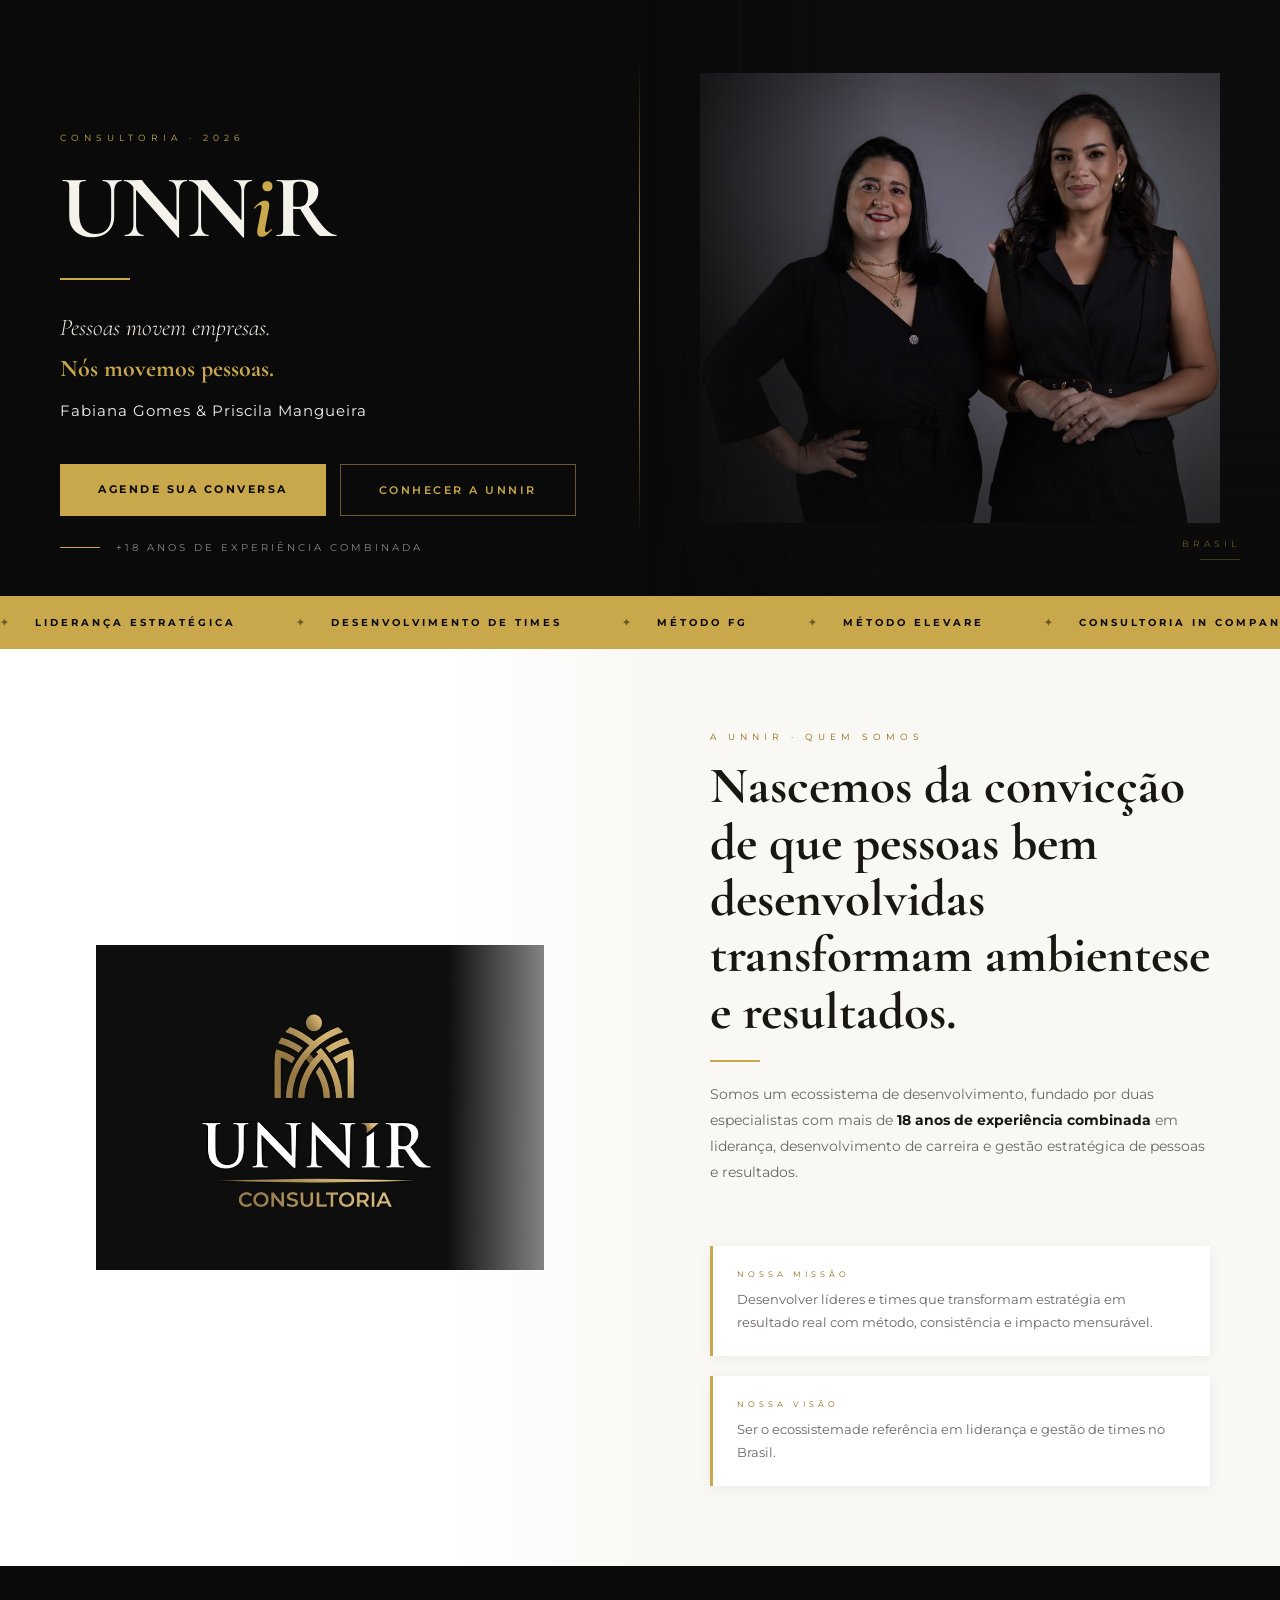
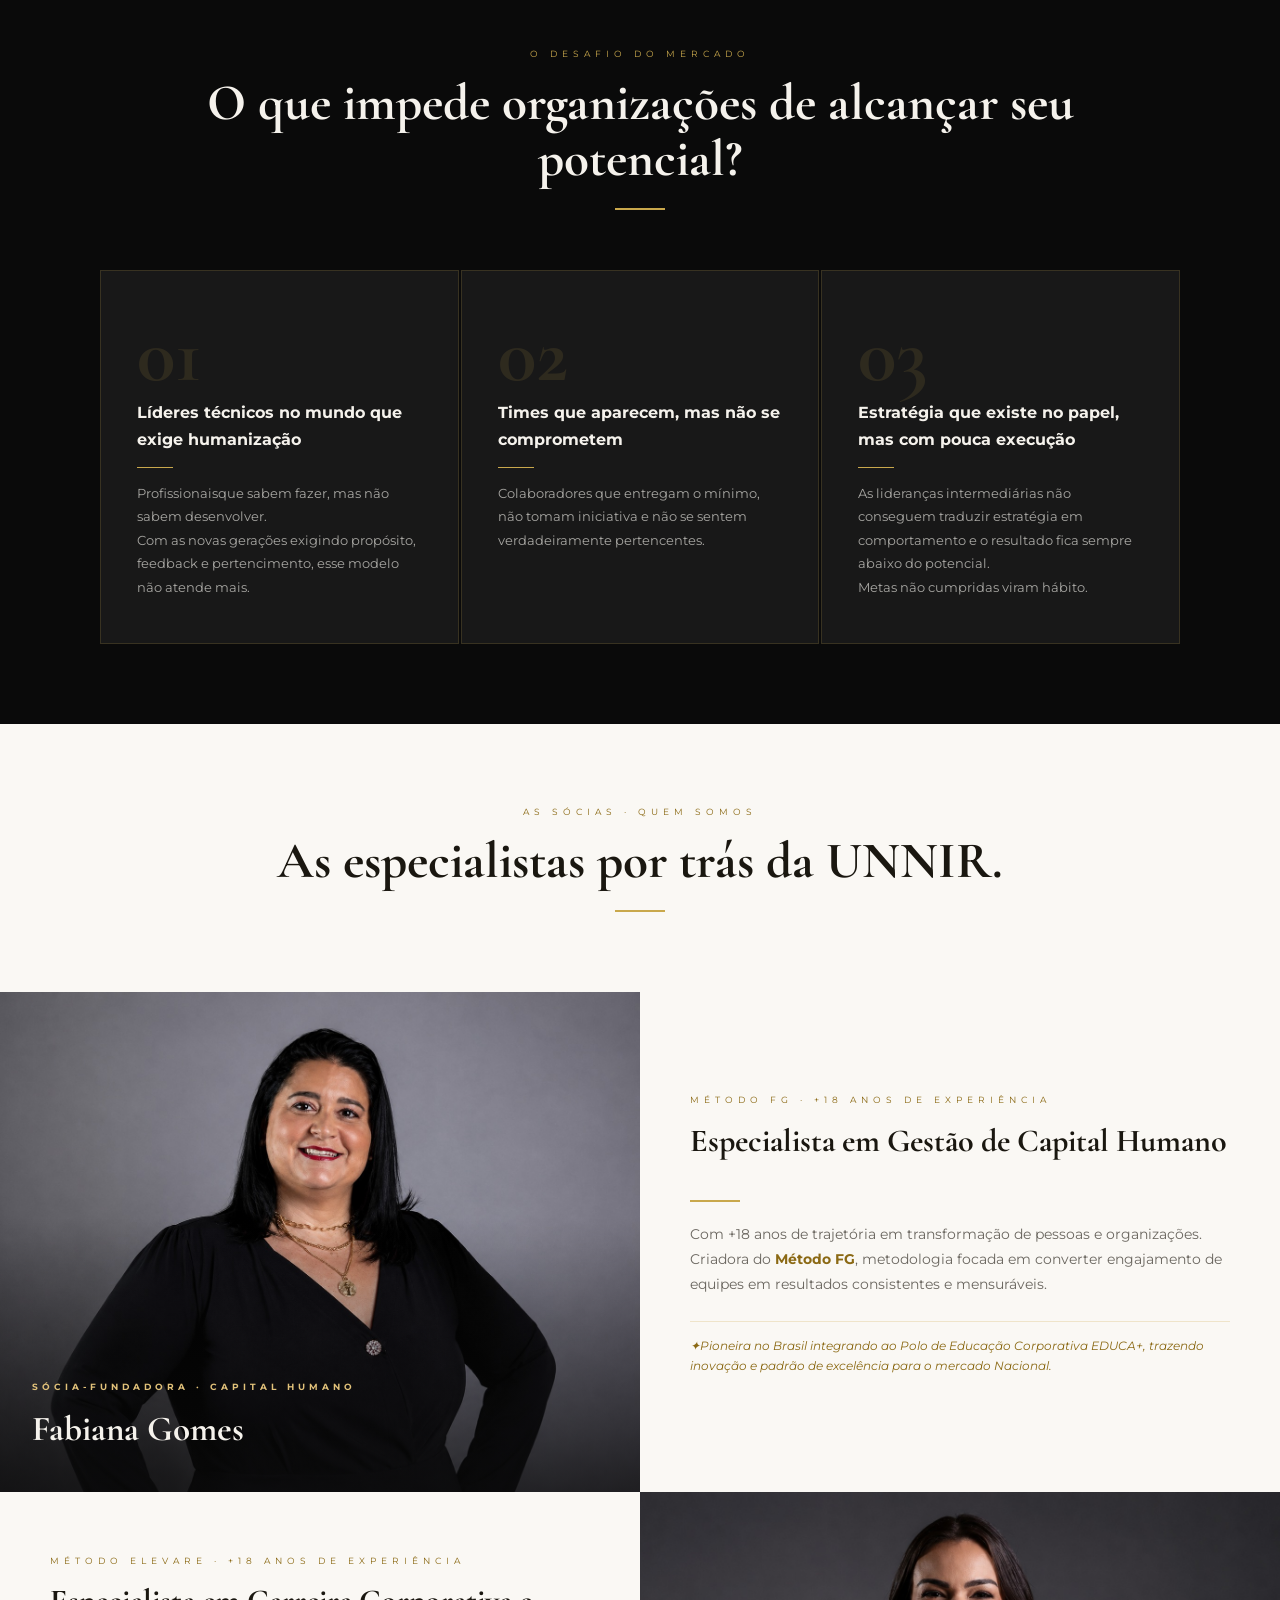
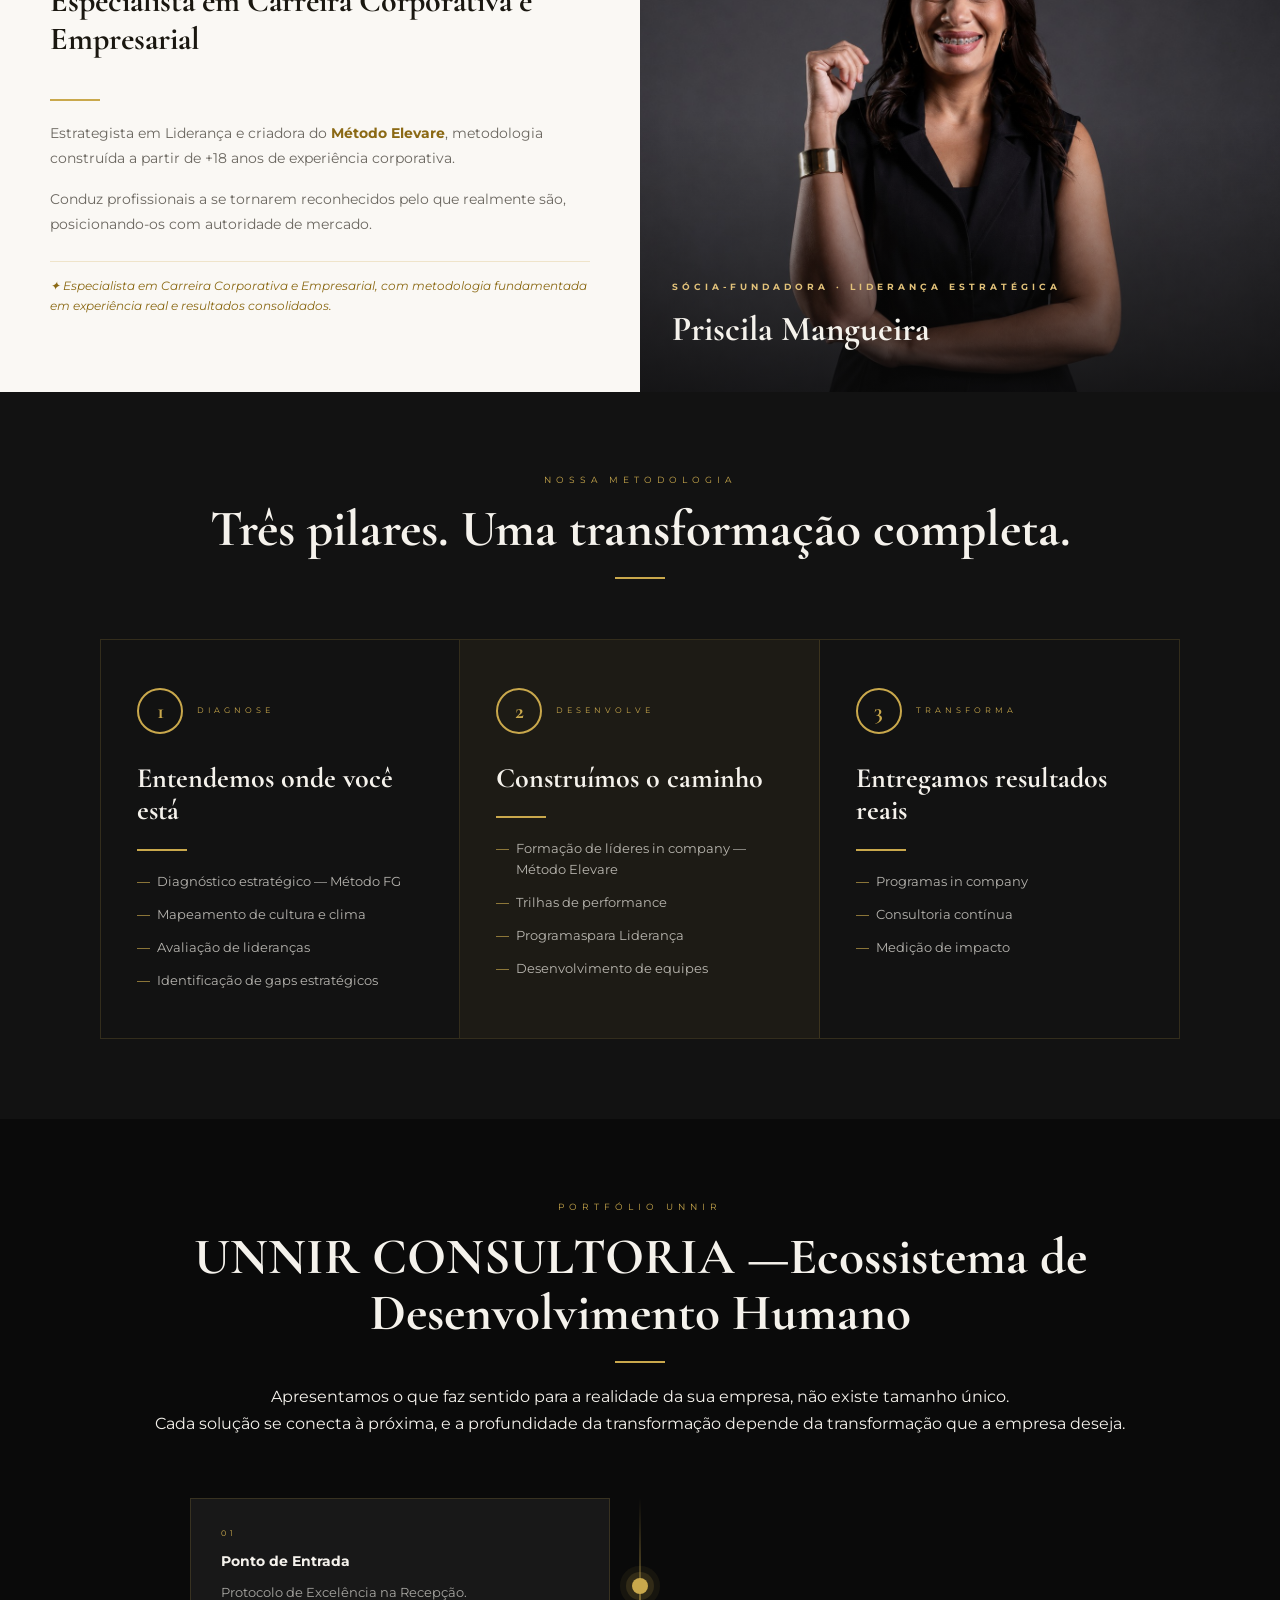
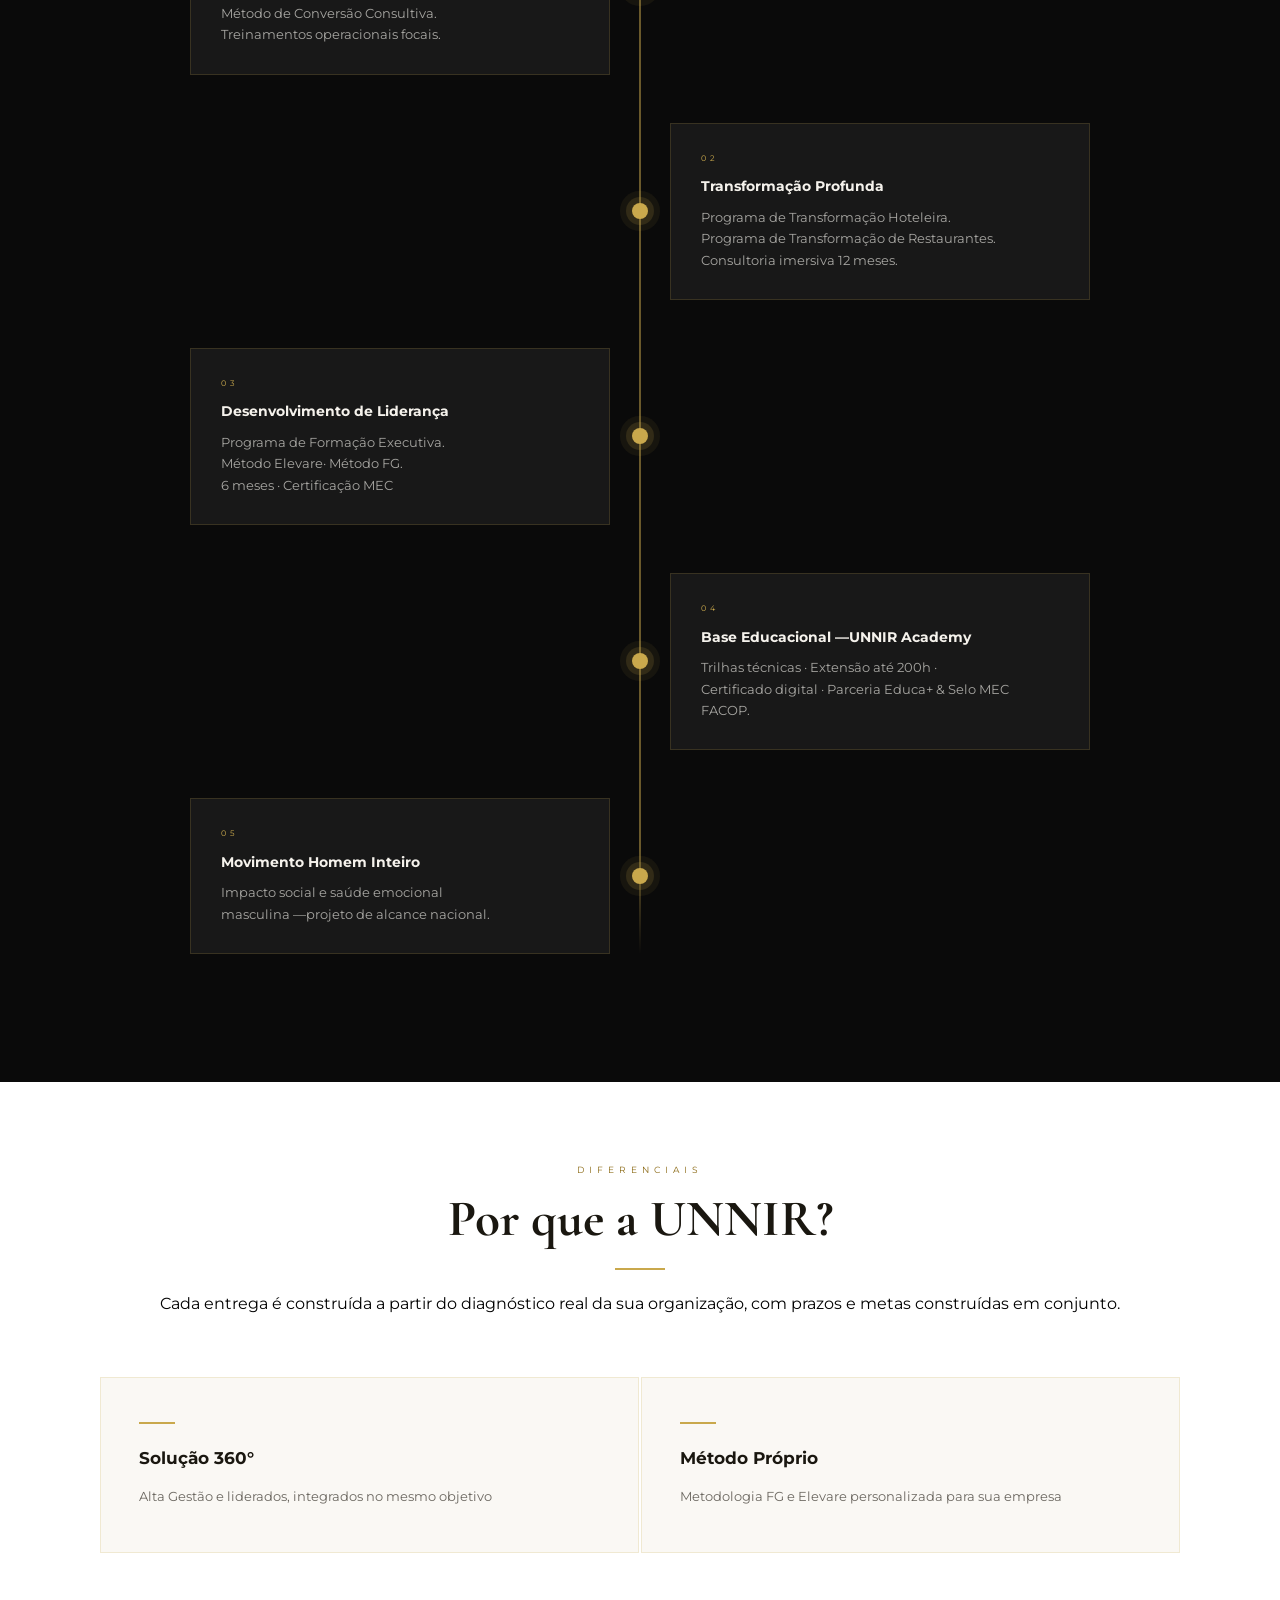
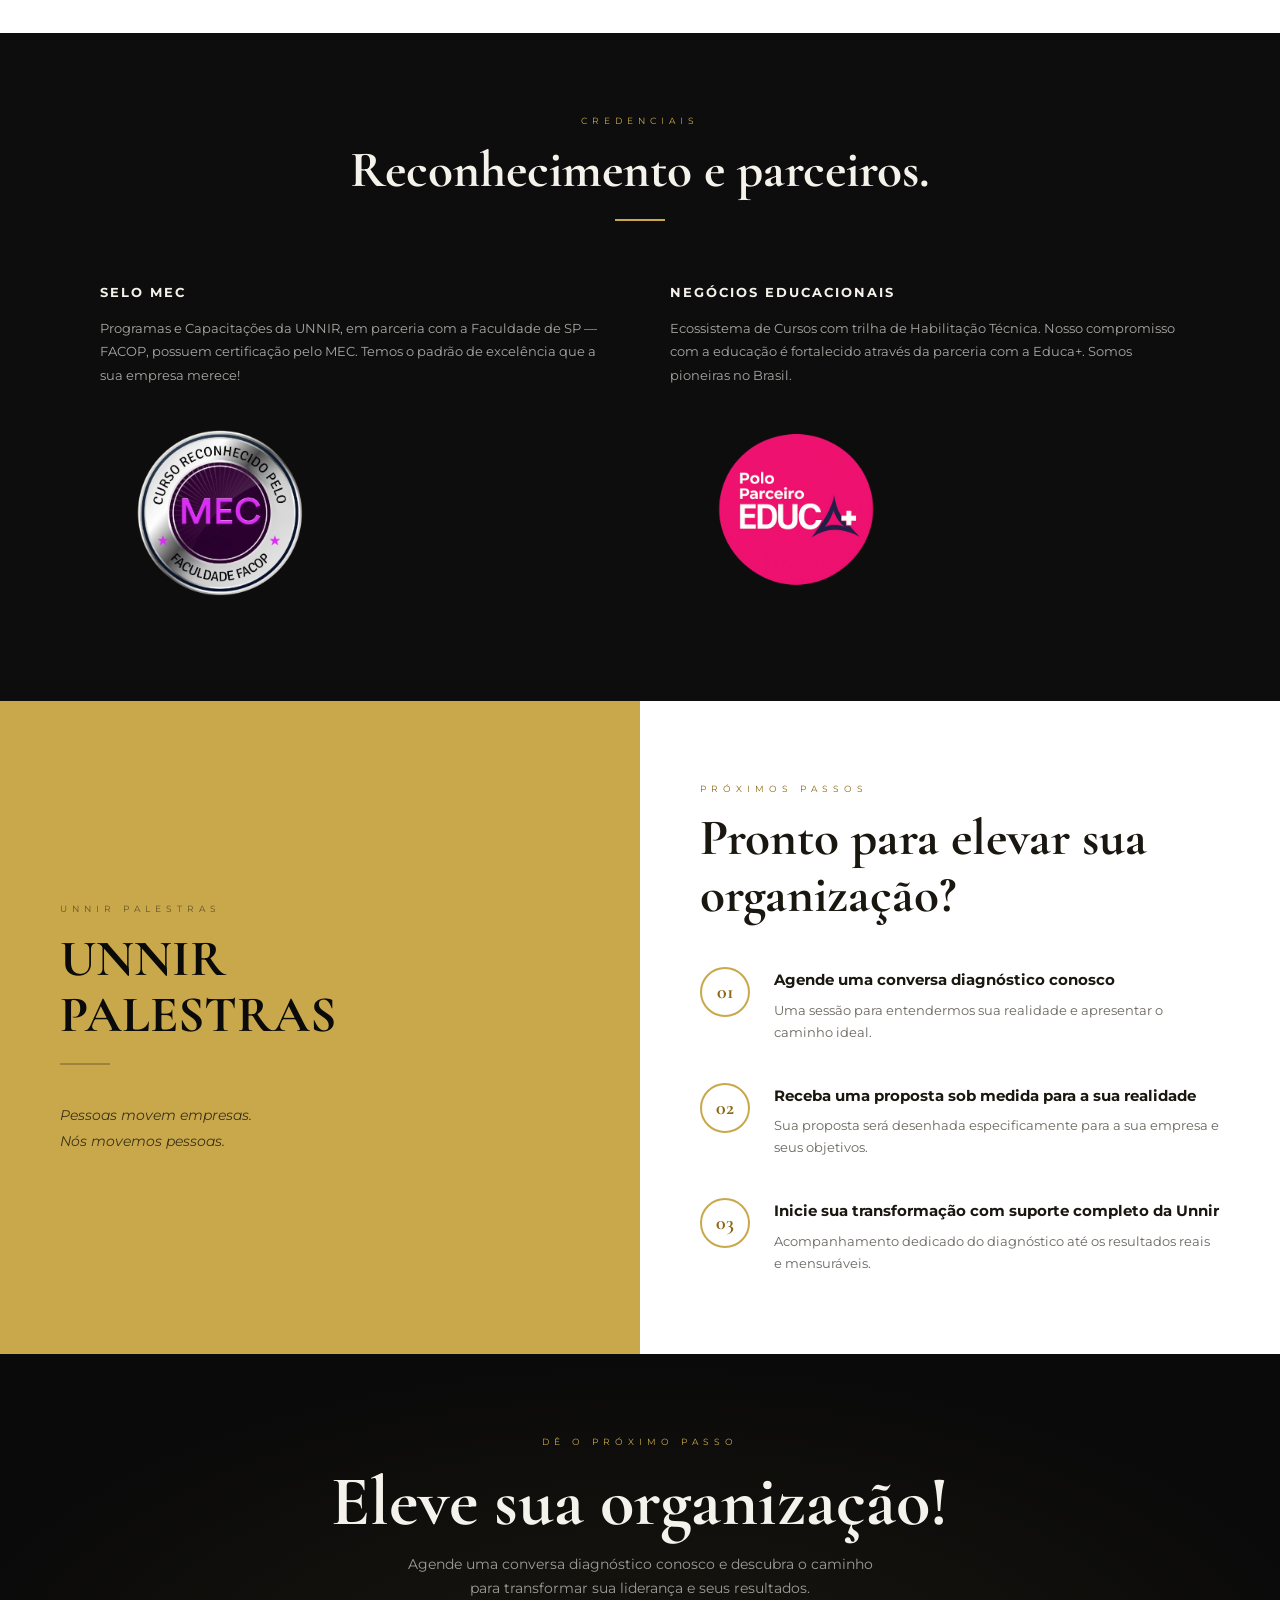
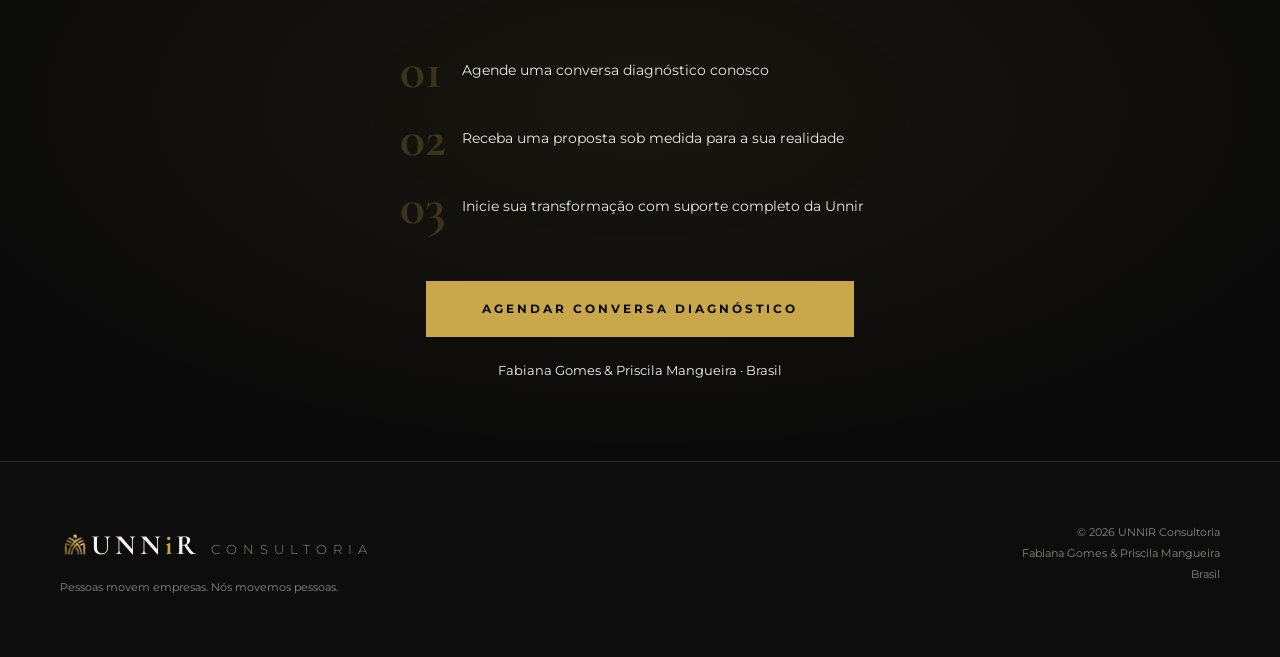
==== commit ce126780: "responsividade e hero" ====
--- a/index.html
+++ b/index.html
@@ -161,7 +161,7 @@
         <div class="split-img reveal-l">
           <div class="split-img-inner">
             <img
-              src="img/pessoapeb.jpeg"
+              src="img/img02.jpeg"
               alt="UNNIR Consultoria"
               style="max-width: 70%; max-height: 70%; object-fit: contain"
               onerror="
--- a/stilo.css
+++ b/stilo.css
@@ -27,11 +27,43 @@
   --light-border: rgba(201, 168, 76, 0.25);
 }
 body {
-  background: var(--black);
+   background: var(--black);
   color: var(--white);
   font-family: "Montserrat", sans-serif;
   overflow-x: hidden;
   line-height: 1.7;
+  width: 100%;
+  max-width: 100vw;
+}
+/* CORREÇÃO GLOBAL — adicione no topo do CSS, após o body {} */
+
+html, body {
+  width: 100%;
+  overflow-x: hidden;
+}
+
+/* Padroniza todas as sections para ocupar largura total */
+#hero,
+#about,
+#partners,
+#solutions,
+#steps,
+footer {
+  width: 100%;
+  max-width: 100%;
+  margin: 0 auto;
+  box-sizing: border-box;
+}
+/* Sections que usam fundo full-width mas conteúdo centralizado */
+#challenge,
+#method,
+#roadmap,
+#differentials,
+#badges,
+#plans,
+#cta {
+  width: 100%;
+  box-sizing: border-box;
 }
 
 /* ========================================
@@ -228,68 +260,124 @@
 }
 
 /* HERO MOBILE */
+/* HERO MOBILE - SOBREPOSIÇÃO PERFEITA (FOTO EM CIMA, TEXTO SUBINDO POR CIMA DELA) */
 @media (max-width: 860px) {
   #hero {
-    grid-template-columns: 1fr;
-    text-align: center;
-    justify-items: center;
-    align-items: center;
-    padding-left: 5%;
-    padding-right: 5%;
-  }
+    display: flex;
+    flex-direction: column;
+    position: relative;
+    background: var(--black);
+    min-height: auto;
+    width: 100%;
+  }
+
+  /* Bloco da Imagem - Fica fixo no topo com altura controlada */
+  .hero-right {
+    position: absolute;
+    top: 0;
+    left: 0;
+    width: 100%;
+    height: 380px; /* Altura ideal para a foto aparecer bem no topo */
+    z-index: 1;
+    background: var(--darker);
+    overflow: hidden;
+  }
+
+  .hero-logo-img {
+    padding: 0;
+    width: 100%;
+    height: 100%;
+    object-fit: cover; /* Preenche o espaço sem distorcer */
+    object-position: 59% 15%; /* Foca estritamente no rosto das duas profissionais */
+    opacity: 0.9; /* Mantém a foto bem visível */
+  }
+
+  /* Gradiente para suavizar a transição da foto com o fundo preto do texto */
+  .hero-right-overlay {
+    background: linear-gradient(
+      to bottom,
+      transparent 40%,
+      rgba(10, 10, 10, 0.5) 70%,
+      var(--black) 100%
+    );
+    z-index: 2;
+  }
+
+  /* Bloco do Conteúdo - Sobe por cima da imagem */
+  .hero-left {
+    position: relative;
+    z-index: 3; /* Fica por cima da imagem e do overlay */
+    /* O padding-top controla onde o texto começa. 
+       Diminua esse valor (ex: 180px, 150px) para subir o texto ainda mais */
+    padding: 270px 24px 60px; 
+    background: transparent; /* Permite ver a foto por trás na parte de cima */
+    width: 100%;
+    box-sizing: border-box;
+  }
+
+  /* Cria um fundo preto sólido que começa logo após a foto para cobrir o resto do texto */
+  .hero-left::before {
+    content: "";
+    position: absolute;
+    top: 380px; /* Deve ser igual à altura da .hero-right */
+    left: 0;
+    right: 0;
+    bottom: 0;
+    background: var(--black);
+    z-index: -1;
+  }
+
+  .hero-left::after {
+    display: none;
+  }
+
   .hero-title,
   .hero-tagline,
   .hero-sub,
   .hero-eyebrow {
     text-align: center;
   }
-  .hero-left {
-    padding: 100px 24px 70px;
-    align-items: center;
-    text-align: center;
-  }
-  .hero-left::after {
-    display: none;
-  }
+
   .hero-rule {
-    transform-origin: left;
-  }
+    margin: 20px auto;
+    transform-origin: center;
+  }
+
   .hero-btns {
     flex-direction: column;
     width: 100%;
-  }
+    max-width: 320px;
+    margin: 0 auto;
+  }
+
   .btn-primary,
   .btn-ghost {
     width: 100%;
     text-align: center;
     padding: 16px 24px;
-  }
+    box-sizing: border-box;
+  }
+
   .hero-badge {
     position: static;
     margin-top: 32px;
+    justify-content: center;
     opacity: 1;
     animation: none;
   }
+
   .hero-badge-line {
     display: none;
   }
-  .hero-right {
-    min-height: 280px;
-    width: 100%;
-  }
-  .hero-logo-img {
-    padding: 30px;
-    height: 280px;
-    object-fit: contain;
-  }
-  .brasil{
-    margin-right: 25px;
-  }
-  .traco{
+
+  .hero-logo-placeholder {
+    height: 100%;
+  }
+
+  .brasil, .traco {
     display: none;
   }
 }
-
 /* ========================================
    UTILS
    ======================================== */
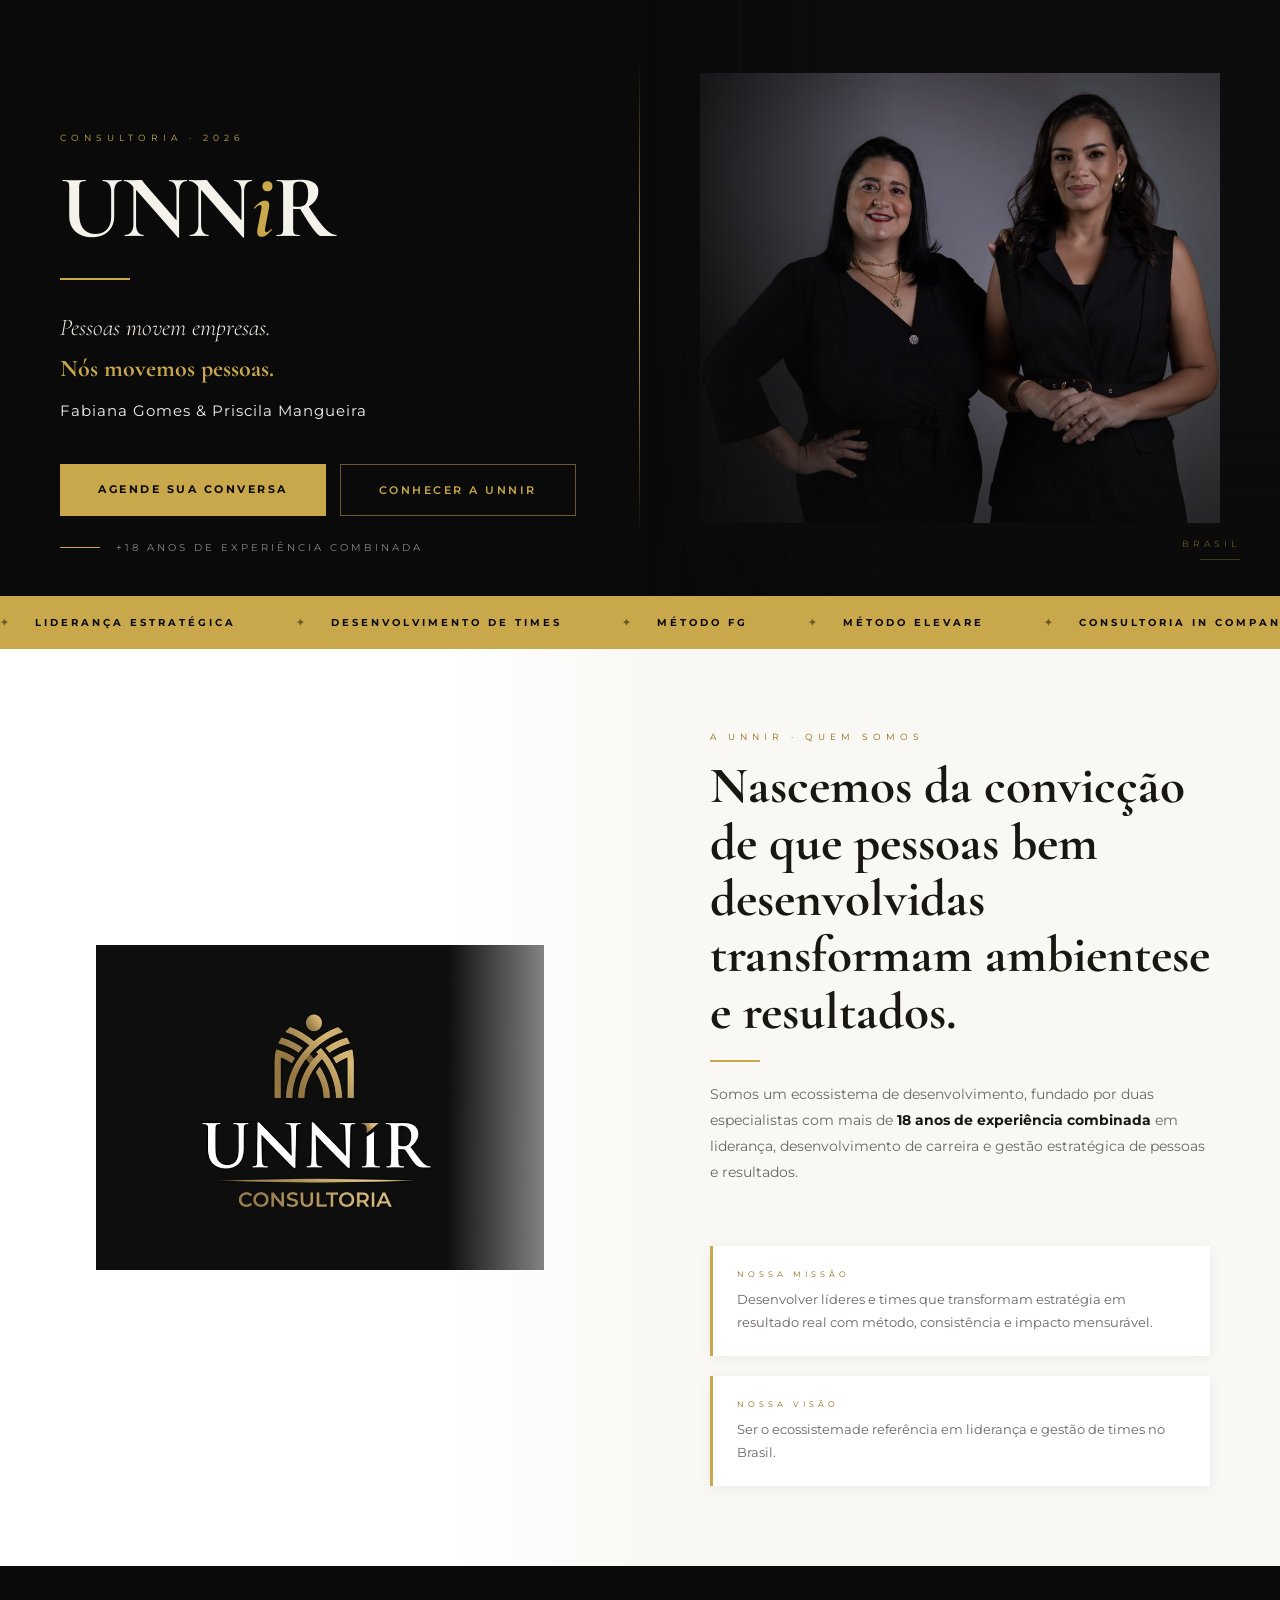
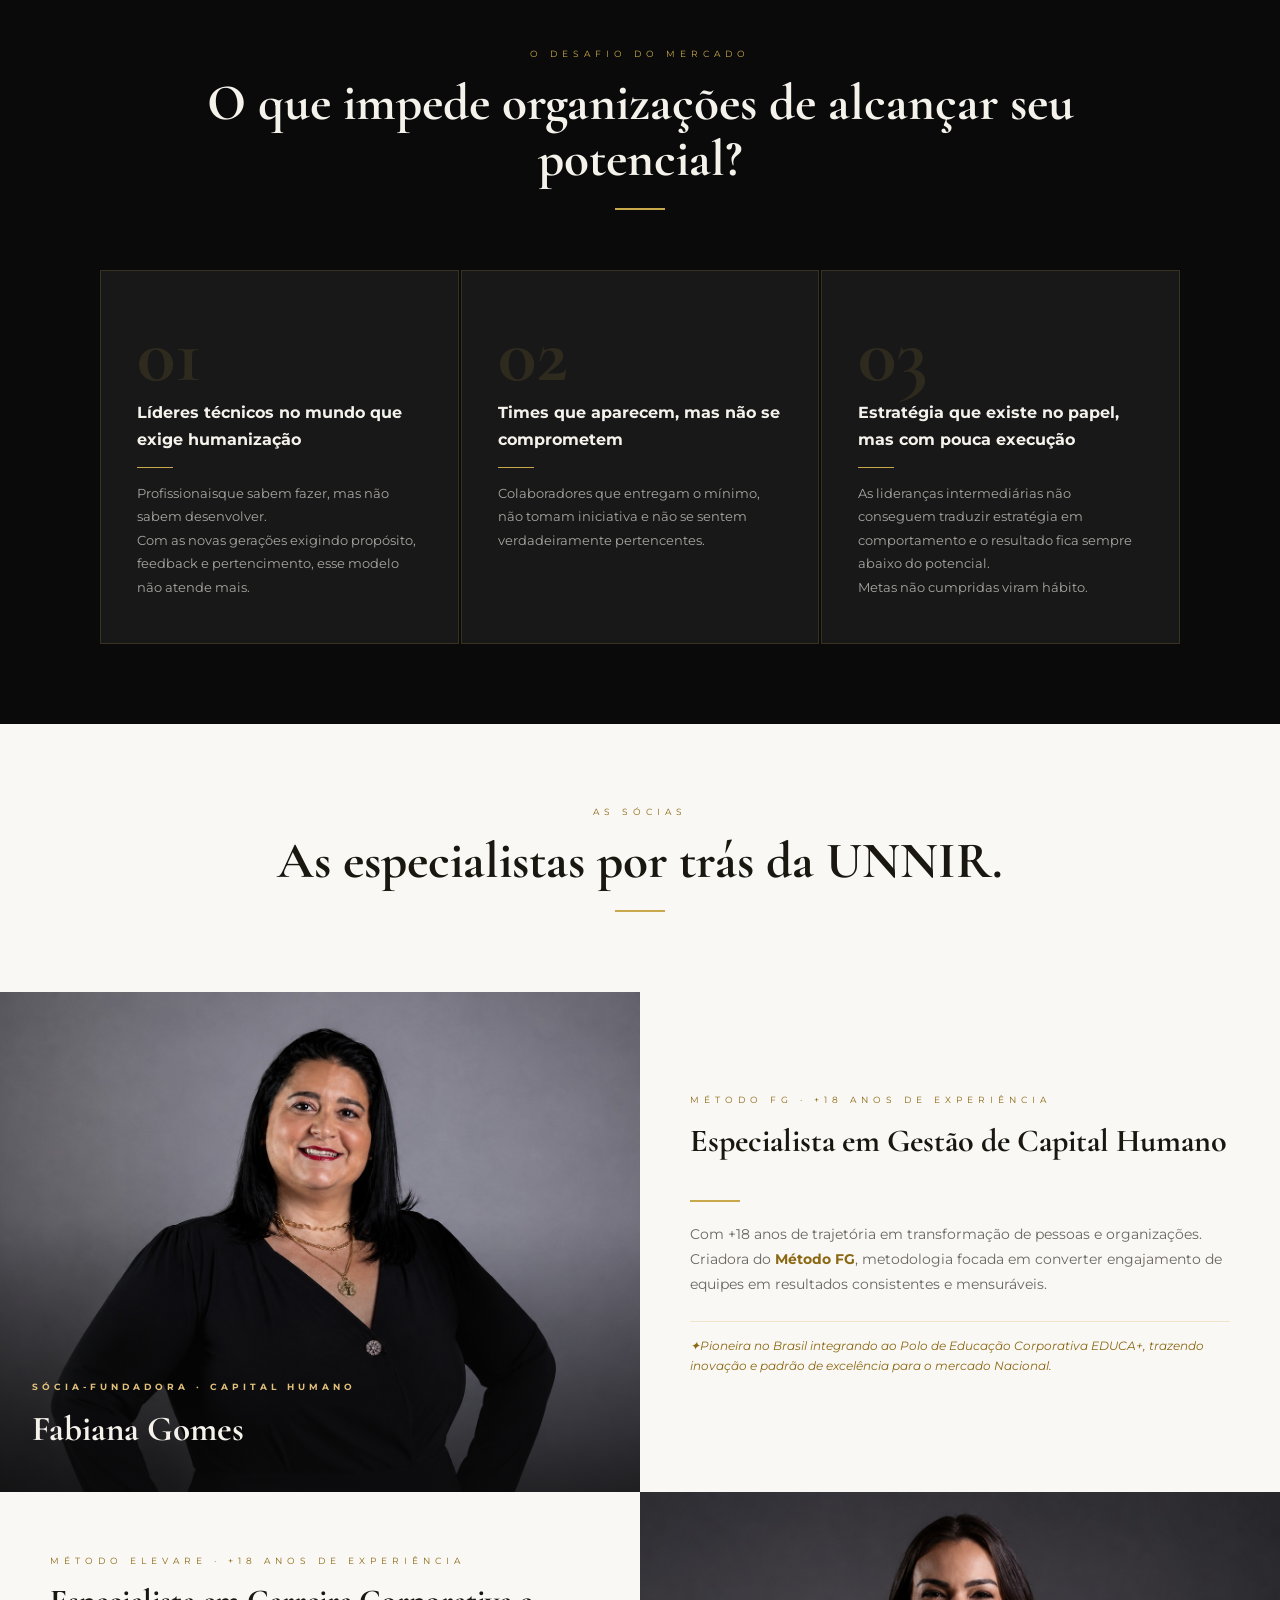
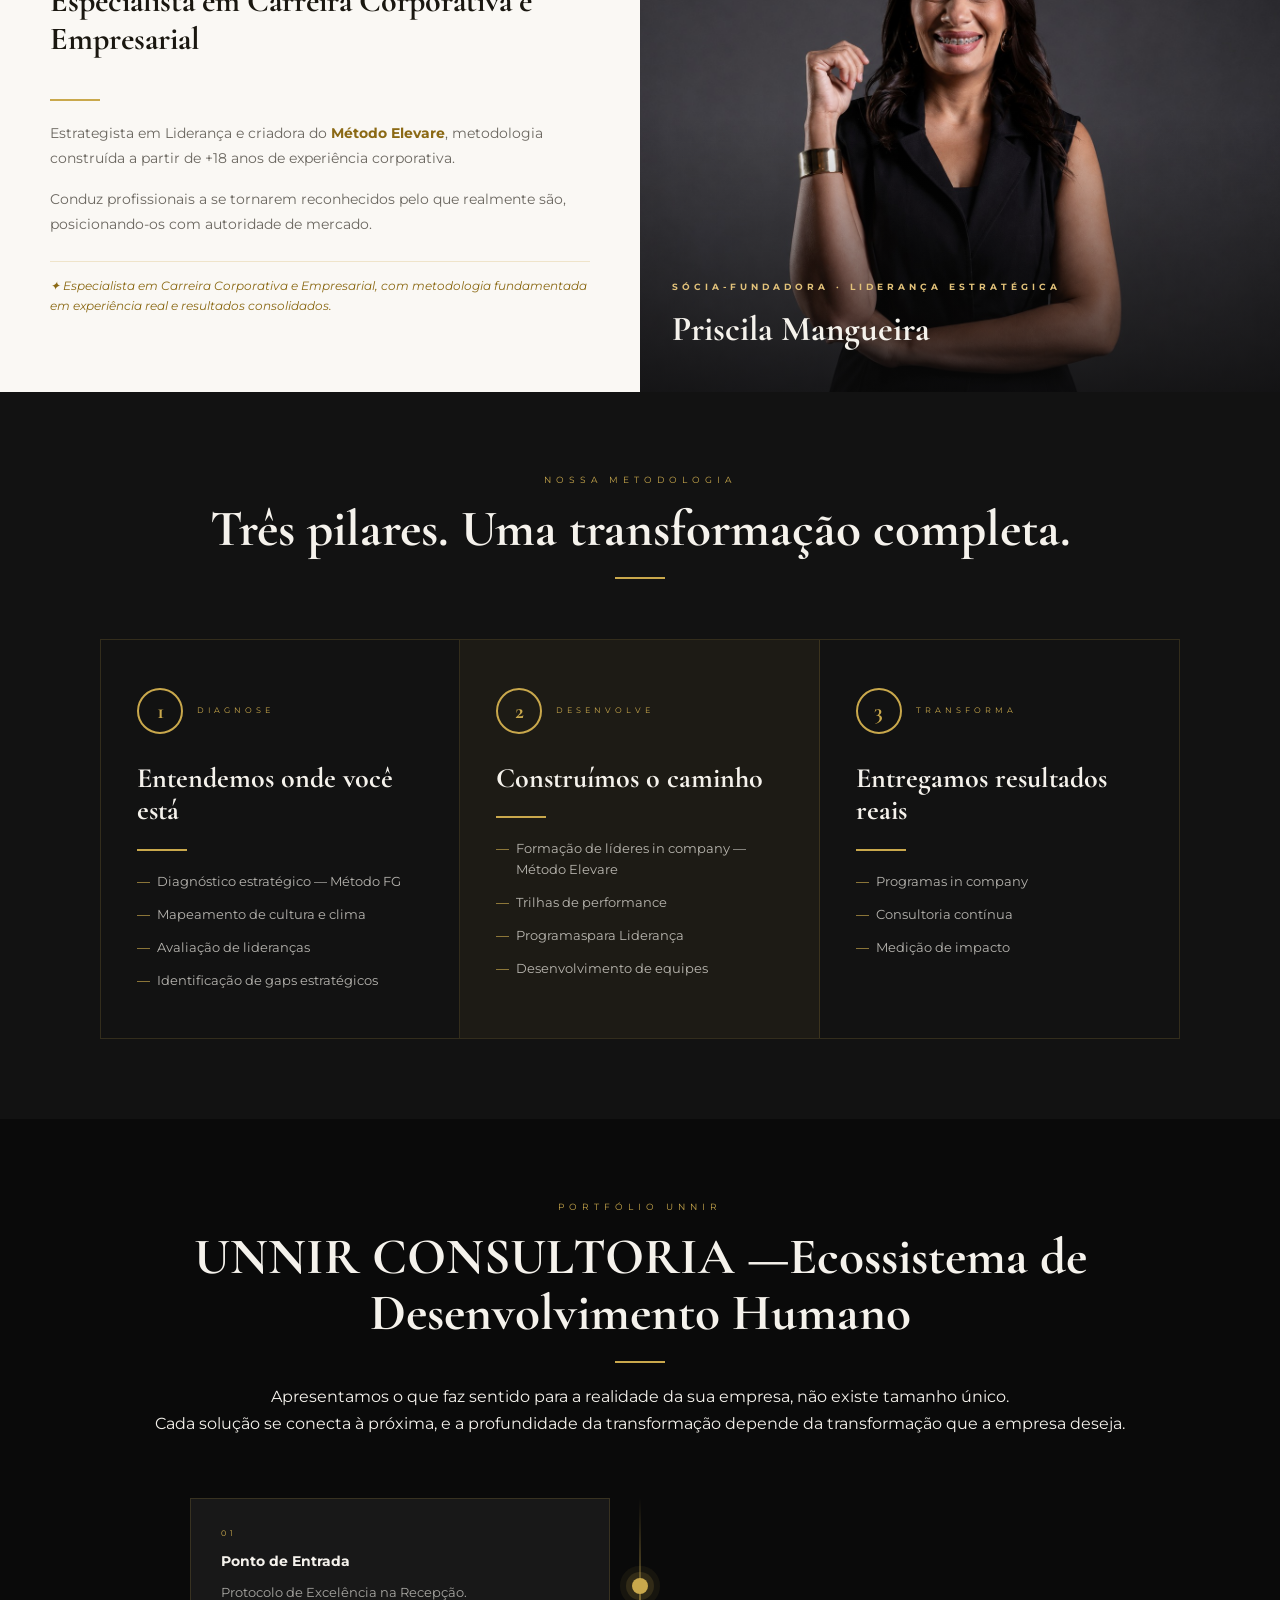
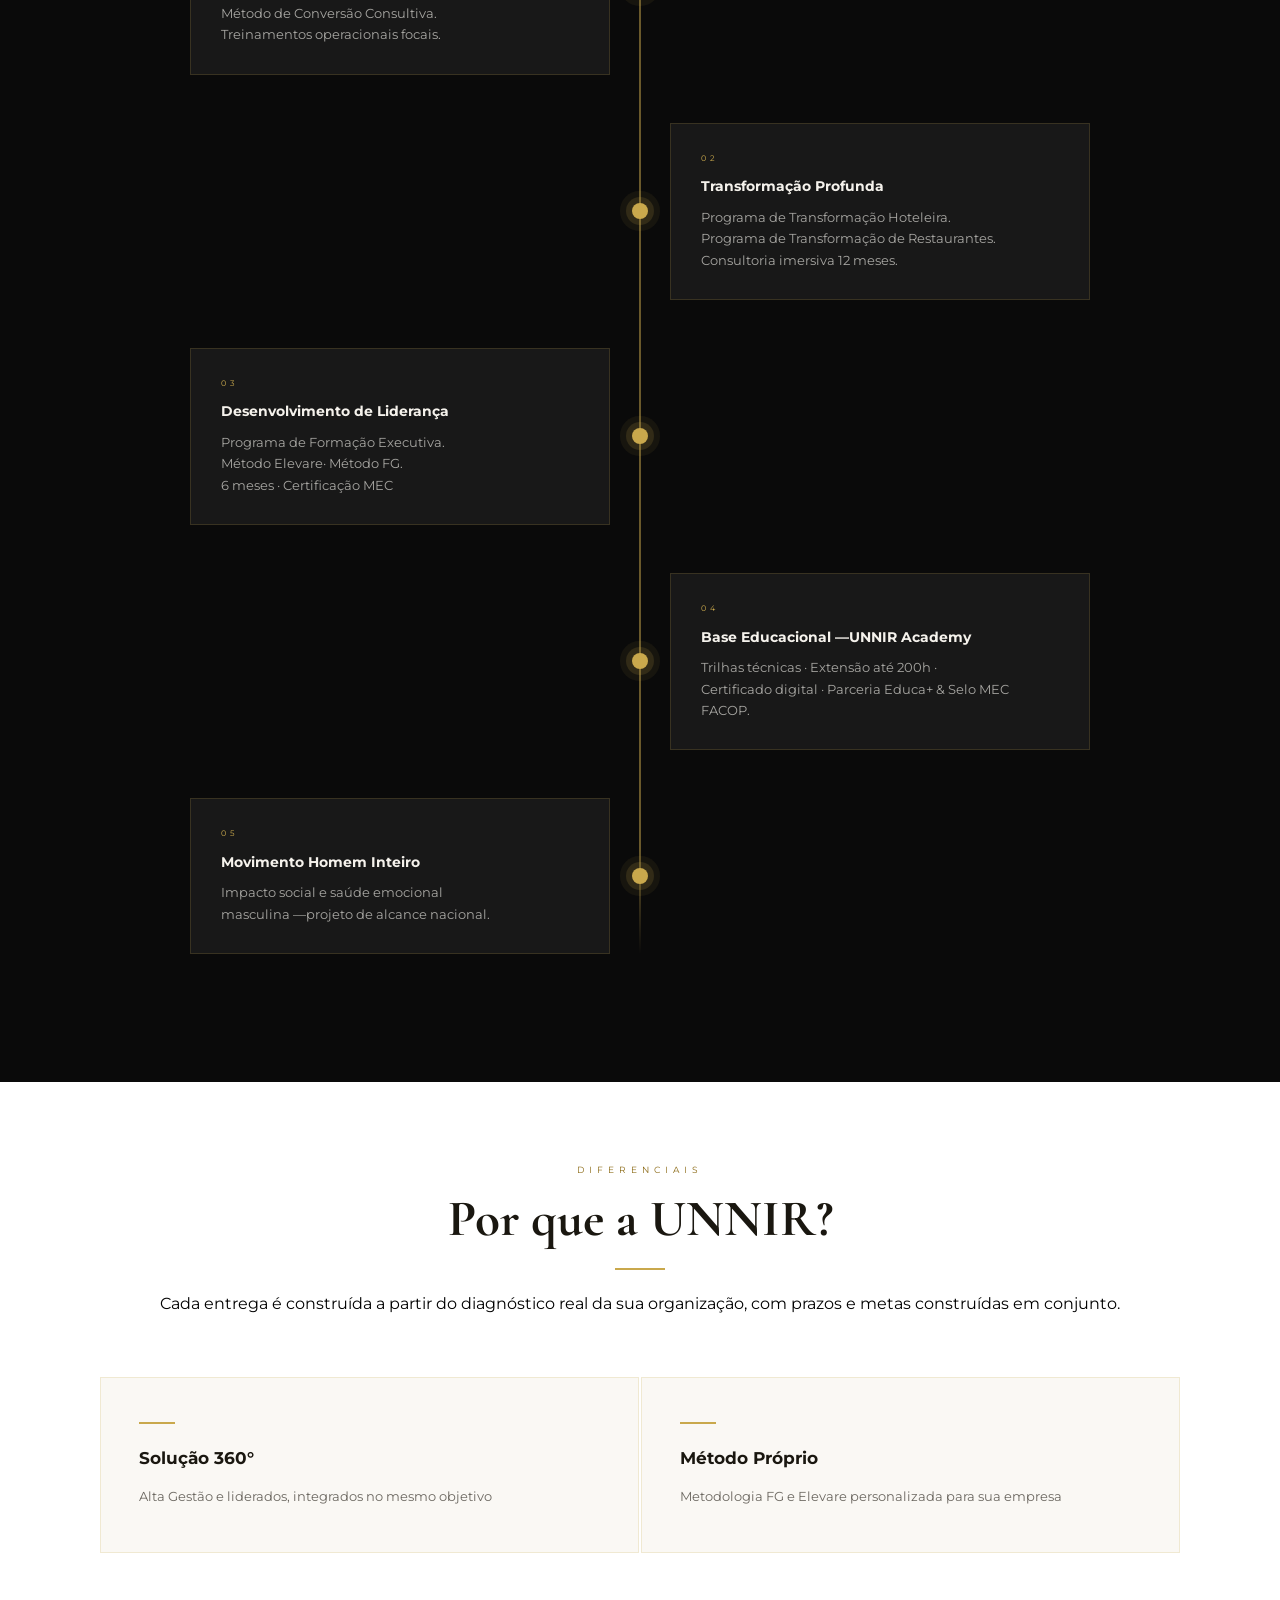
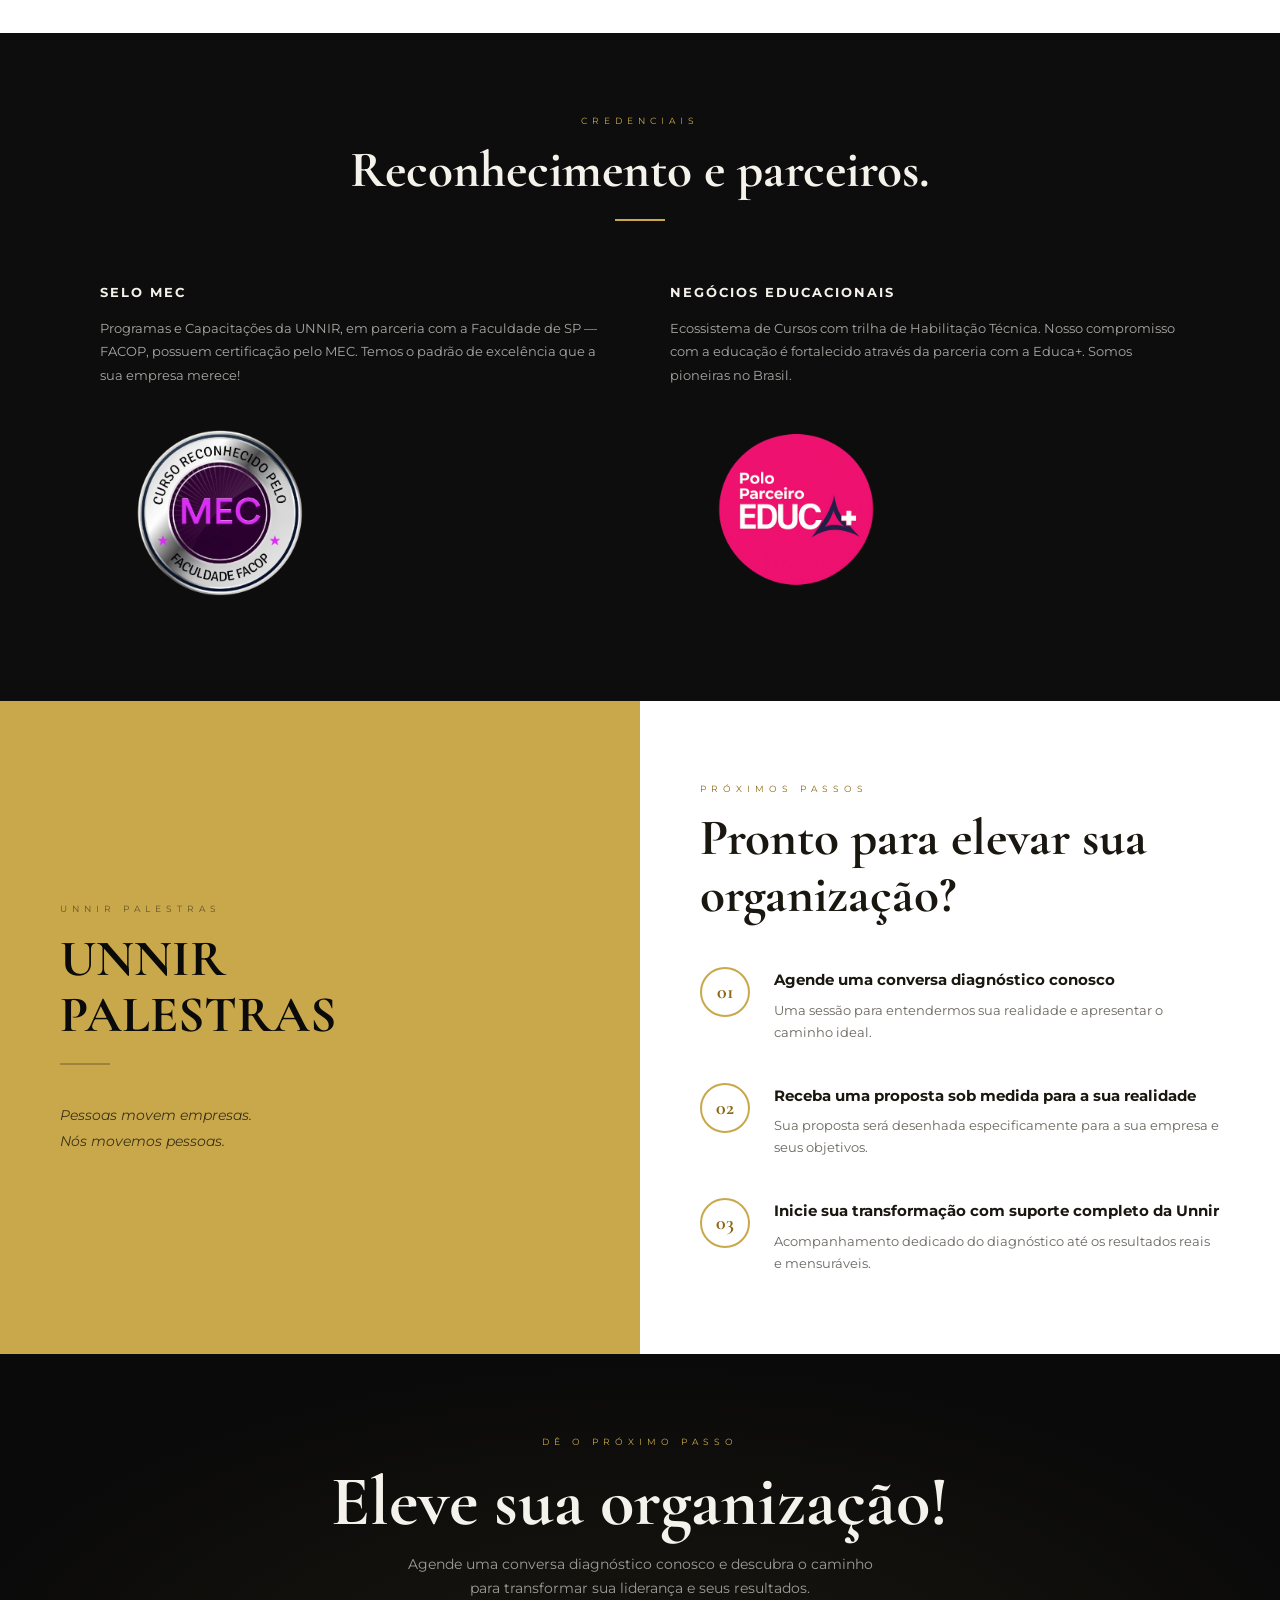
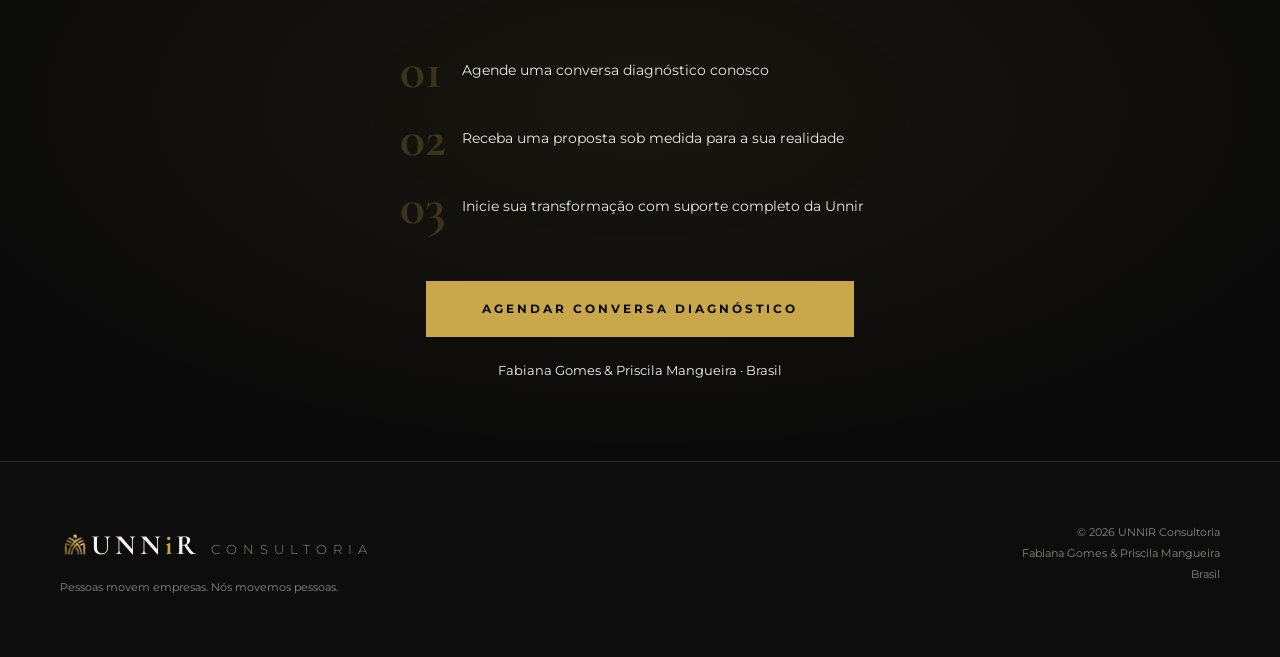
==== commit 30992283: "quem somos" ====
--- a/index.html
+++ b/index.html
@@ -300,7 +300,7 @@
     <!--SOCIAS -->
     <section id="partners">
       <div class="partners-header wrap reveal">
-        <p class="eyebrow" style="text-align: center">As Sócias · Quem Somos</p>
+        <p class="eyebrow" style="text-align: center">As Sócias </p>
         <h2
           class="sec-title"
           style="text-align: center; color: var(--light-text)"
--- a/stilo.css
+++ b/stilo.css
@@ -598,6 +598,7 @@
   }
   .split-img {
     min-height: 280px;
+    display: none;
   }
   .split-img::after {
     display: none;
@@ -605,6 +606,7 @@
   .split-content {
     padding: 40px 20px;
   }
+ 
 
   /* Reduz o título da seção About no mobile */
   #about .sec-title {
